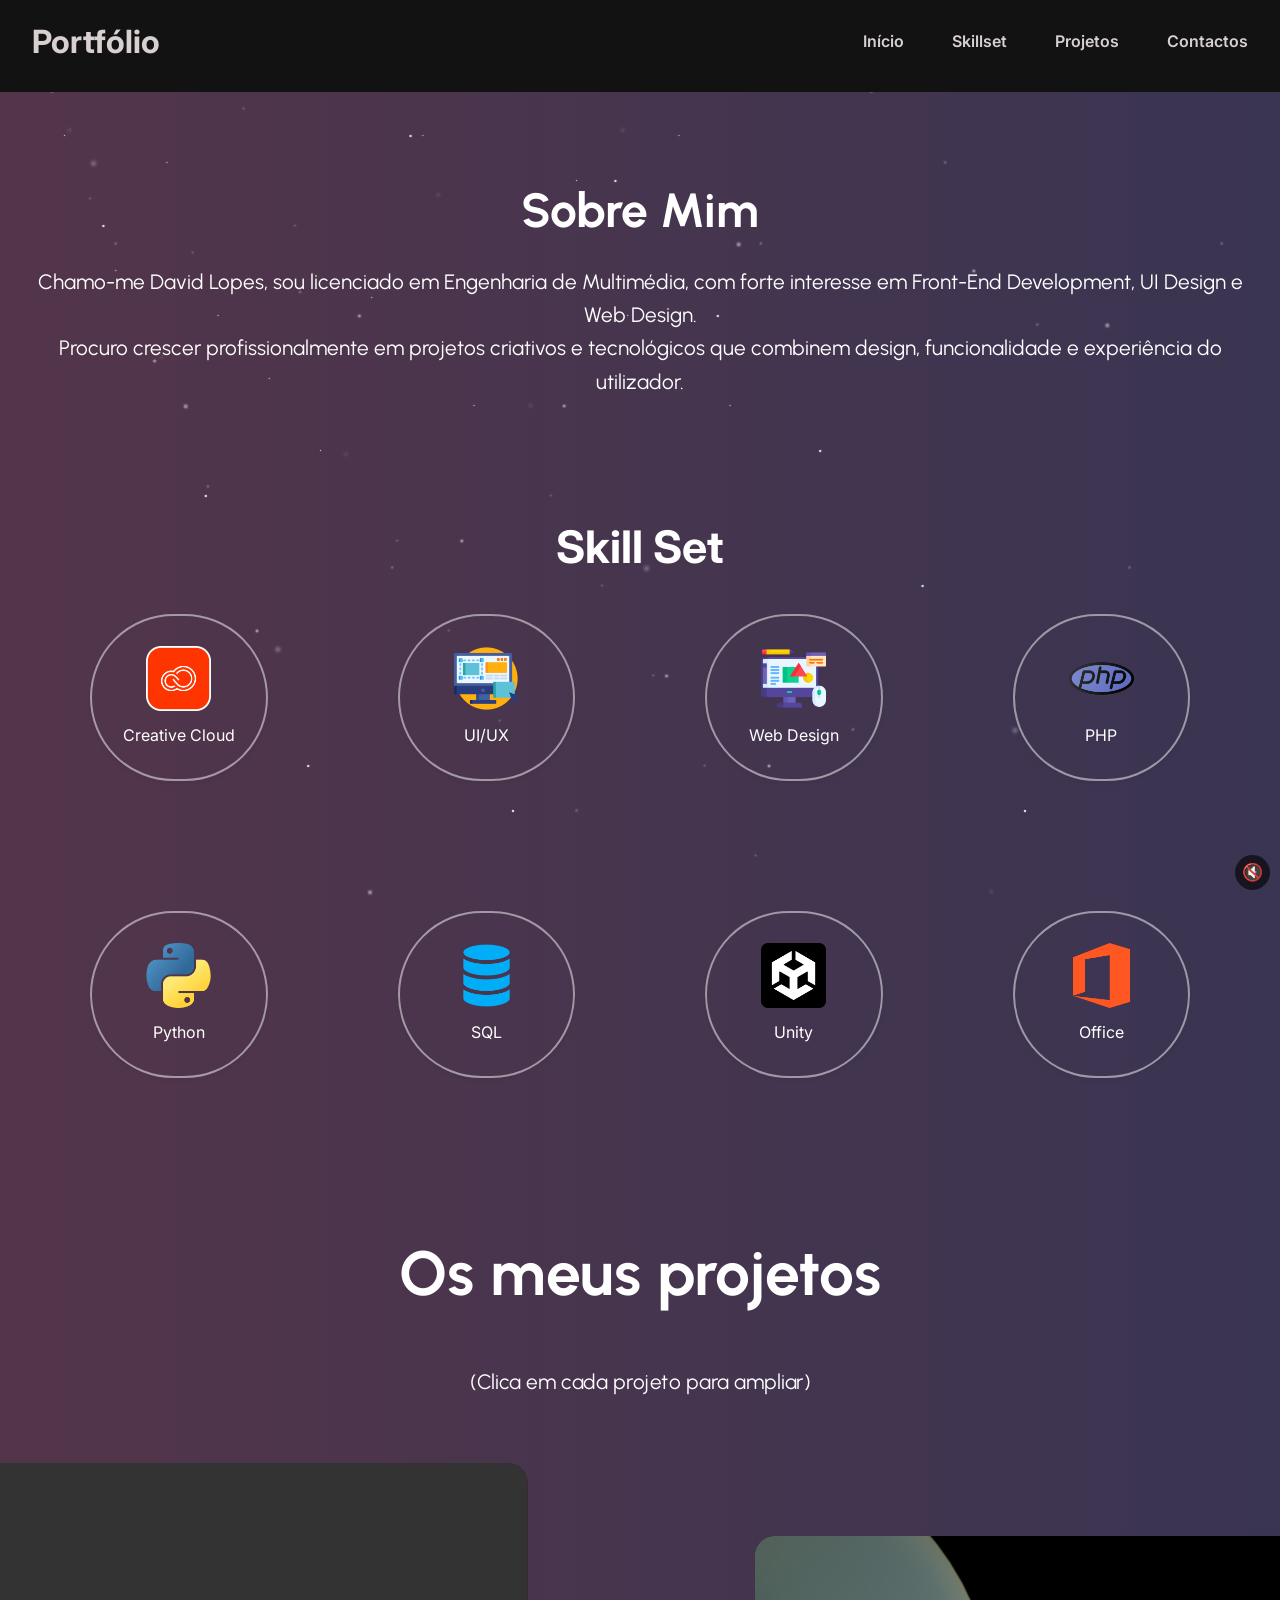
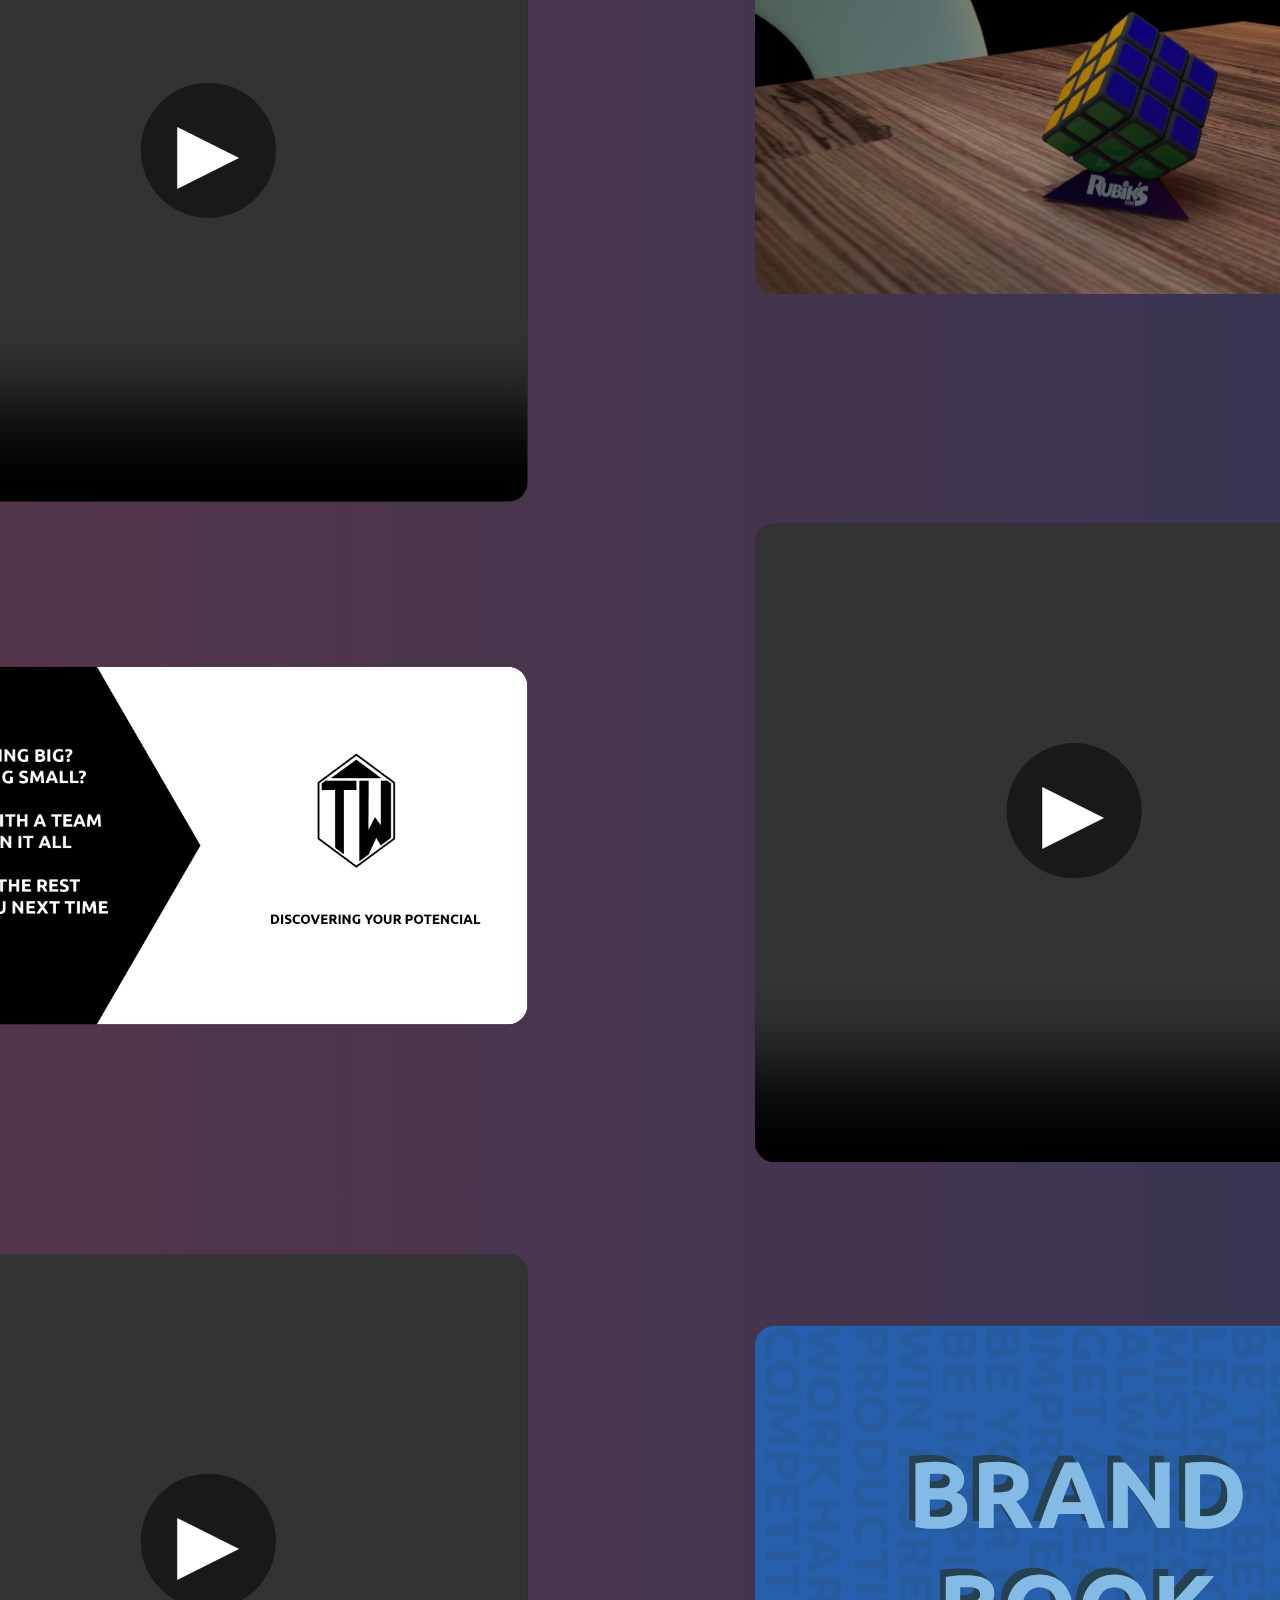
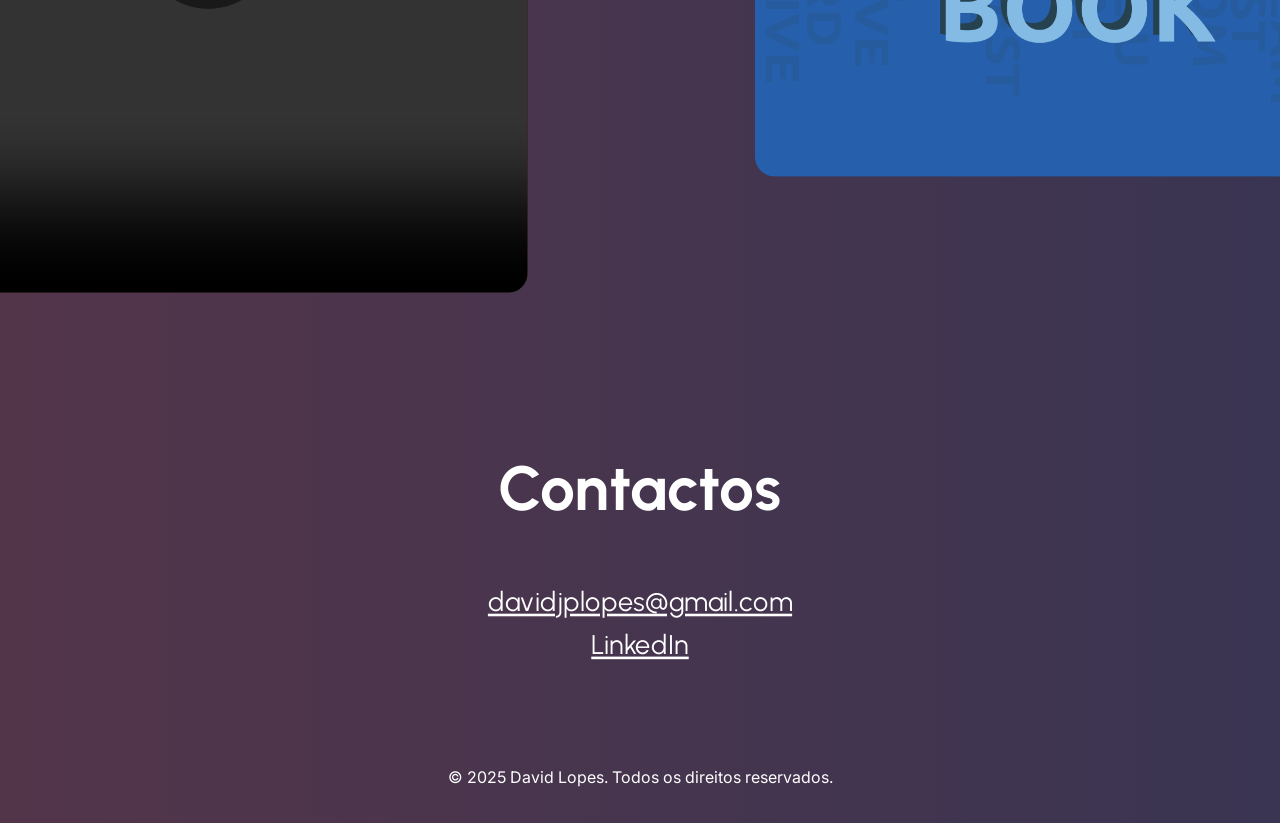
==== index.html @ ce78fdc7 "Add files via upload" ====
<!DOCTYPE html>
<html lang="pt">
<head>
  <meta charset="UTF-8" />
  <meta name="viewport" content="width=device-width, initial-scale=1.0" />
  <title>Portfólio | David Lopes</title>
  <link rel="stylesheet" href="style.css" />
  <style>
    /* Estilos da animação */
    .fade-in {
      opacity: 1 !important;
      transform: translateY(0) scale(1.30) !important;
      transform-origin: top center;
      transition: opacity 1s ease-out, transform 1s ease-out;
    }
    
    /* Secções inicialmente invisíveis */
    .projects, .about, .contact {
      p {text-align: center;}
      opacity: 0;
      transform: translateY(30px);
      color: #ffffff;
    }
    
    /* Estilos para a galeria */
    .gallery-container {
      display: grid;
      grid-template-columns: repeat(auto-fill, minmax(300px, 1fr));
      gap: 2rem;
      padding: 1rem;
    }
    
    .gallery-item {
      border-radius: 10px;
      overflow: hidden;
      box-shadow: none;
      background-color: transparent;
      transition: transform 0.3s ease, box-shadow 0.3s ease;
      display: flex;
      flex-direction: column;
    }
    
    .gallery-item:hover {
      transform: translateY(-5px);
      box-shadow: none;
    }
    
    /* Container especial para o vídeo vertical */
    .video-container {
      position: relative;
      width: 100%;
      padding-top: 177.78%; /* Proporção 9:16 para vídeo vertical */
      max-width: 500px; /* aumenta o tamanho */
      padding-top: 100%; /* mantém o quadrado */
      margin: 0 auto; /* centraliza se necessário */
    }

    .play-button {
       position: absolute;
       top: 45%;
       left: 50%;
       transform: translate(-50%, -50%);
       font-size: 48px;
       background: rgba(0, 0, 0, 0.5);
       color: rgb(255, 255, 255);
       border: none;
       border-radius: 50%;
       width: 80px;
       height: 80px;
       cursor: pointer;z-index: 10; /* muito importante */
       display: flex;
       align-items: center;
       justify-content: center;
       transition: background 0.3s ease;
    }

    .play-button:hover {
      background: rgba(0, 0, 0, 0.8);
    }
    
    /* Estilo ajustado para o vídeo vertical */
    .gallery-video {
      position: absolute;
      top: 0;
      left: 0;
      width: 100%;
      height: 100%;
      object-fit: contain;
      display: block;
    }
    
    .overlay {
      position: absolute;
      bottom: 0;
      left: 0;
      right: 0;
      background: linear-gradient(to top, rgba(0,0,0,0.9), transparent);
      color: white;
      padding: 2rem 1.5rem 1.5rem;
      opacity: 0;
      transition: opacity 0.3s ease;
    }
    
    .gallery-item:hover .overlay {
      opacity: 1;
    }
    
    .overlay h3 {
      margin-bottom: 0.5rem;
      font-size: 1.2rem;
    }
    
    .overlay p {
      font-size: 0.9rem;
      margin-bottom: 1rem;
    }
    
    .tags {
      display: flex;
      flex-wrap: wrap;
      gap: 0.5rem;
    }
    
    .tags span {
      background-color: #0099ff;
      color: white;
      padding: 0.3rem 0.6rem;
      border-radius: 20px;
      font-size: 0.7rem;
      font-weight: 600;
    }
    
    @media (max-width: 768px) {
      .gallery-container {
        grid-template-columns: 1fr;
      }
      
      .overlay {
        opacity: 1;
        padding: 1rem;
      }
      
      .video-container {
        padding-top: 177.78%; /* Mantém a proporção em mobile */
      }
    }
    /* Esconde o menu-toggle no desktop */
.menu-toggle {
  display: none; 
}

.menu-toggle span {
  width: 25px;
  height: 3px;
  background: var(--secondary-color, #1900ff);
  border-radius: 2px;
}

/* Navbar e nav-links */
.nav-links {
  display: flex;
  gap: 1.5rem;
  list-style: none;
}

@media (max-width: 768px) {
  /* Mostrar o menu-toggle */
  .menu-toggle {
    display: flex;
  }

    .fade-in {
    transform: translateY(0) scale(1) !important;
  }    
  
  /* Esconde o menu padrão */
  .nav-links {
    display: none;
    flex-direction: column;
    background-color: var(--primary-color, #222);
    position: absolute;
    top: 60px; /* ajusta conforme a altura da navbar */
    right: 0;
    width: 100%;
    padding: 1rem 0;
    margin: 0;
    border-top: 1px solid #444;
  }
  
  /* Mostra o menu quando ativo */
  .nav-links.active {
    display: flex;
  }
  
  /* Ajustar links */
  .nav-links li {
    margin: 0.5rem 0;
    text-align: center;
  }
  
  .nav-links li a {
    display: block;
    padding: 0.5rem 0rem;
    color: white;
  }
}
    a {
      color: #ffffff;
    }

    a:hover {
      color: cyan;
    }

  </style>
  <link rel="icon" href="icon.png" type="image/png" />
</head>
<body>

  <div class="space-bg">
    <div class="stars"></div>
    <div class="shooting-star"></div>
    <div class="shooting-star"></div>
    <div class="shooting-star"></div>
    <div class="shooting-star"></div>
    <div class="stars stars-deep"></div>
  </div>

  <header>
  <nav class="navbar">
    <a href="#home" class="logo">Portfólio</a>
    <div class="menu-toggle" aria-label="Menu de navegação" role="button" tabindex="0">
      <span></span>
      <span></span>
      <span></span>
</div>
      <ul class="nav-links">
        <li><a href="#home">Início</a></li>
        <li><a href="#skills">Skillset</a></li>
        <li><a href="#projetos">Projetos</a></li>
        <li><a href="#contacto">Contactos</a></li>
      </ul>
    </nav>
  </header>

  <section id="home" class="hero">
    <div class="hero-content">
      <h1>Sobre Mim</h1>
      <p>Chamo-me David Lopes, sou licenciado em Engenharia de Multimédia, com forte interesse em Front-End Development, UI Design e Web Design.</p>
        <p>Procuro crescer profissionalmente em projetos criativos e tecnológicos que combinem design, funcionalidade e experiência do utilizador.</p>
    </div>
  </section>

<section id="skills" class="skills-section">
  <h1>Skill Set</h1>
  <p style="margin-bottom: 30px;"></p>
  <div class="skills-grid">
    <div class="skill-card">
      <img src="creative-cloud.png" alt="Adobe Creative Cloud">
      <p>Creative Cloud</p>
    </div>
    <div class="skill-card">
      <img src="UIUX.png" alt="UI/UX">
      <p>UI/UX</p>
    </div>
    <div class="skill-card">
      <img src="webdesign.png" alt="Web Design">
      <p>Web Design</p>
    </div>
    <div class="skill-card">
      <img src="php.png" alt="PHP">
      <p>PHP</p>
    </div>
    <div class="skill-card">
      <img src="python.png" alt="Python">
      <p>Python</p>
    </div>
    <div class="skill-card">
      <img src="sql.png" alt="SQL">
      <p>SQL</p>
    </div>
    <div class="skill-card">
      <img src="unity.png" alt="Unity">
      <p>Unity</p>
    </div>
        <div class="skill-card">
      <img src="office.png" alt="Office">
      <p>Office</p>
    </div>
  </div>
</section>
<p style="margin-bottom: 75px;"></p>



<!-- ===== PROJETOS ===== -->
<section id="projetos" class="projects">
  <h2>Os meus projetos</h2>
  <p>(Clica em cada projeto para ampliar)</p>
  <p style="margin-bottom: 50px;"></p>

  <!-- layout em 2 colunas -->
  <div class="projects-layout">

    <!-- COLUNA ESQUERDA -->
    <div class="projects-left">

      <!-- Projeto 1 -->
      <div class="gallery-item">
        <div class="video-container">
          <video class="gallery-video" controls>
            <source src="Final_Render_1.mp4" type="video/mp4">
          </video>
          <button class="play-button" onclick="tocarVideo(this)">▶</button>
          <div class="overlay">
            <h3>Onboarding do Projeto Final</h3>
            <p>Vídeo demonstrativo do meu projeto de conclusão</p>
            <div class="tags">
              <span>Multimédia</span>
              <span>UI/UX</span>
              <span>Vídeo</span>
            </div>
          </div>
        </div>
      </div>

      <!-- Projeto 2 -->
      <div class="gallery-item">
        <div class="image-container">
          <img src="ad_logo.png" alt="Banner TW" />
          <div class="overlay">
            <h3>Banner Promocional TW</h3>
            <p>Design gráfico com tipografia criativa.</p>
            <div class="tags">
              <span>Photoshop</span>
              <span>Design</span>
              <span>Identidade Visual</span>
            </div>
          </div>
        </div>
      </div>

      <!-- Projeto 3 -->
      <div class="gallery-item">
        <div class="video-container">
          <video class="gallery-video" controls>
            <source src="logo_com_som_final.mp4" type="video/mp4">
          </video>
          <button class="play-button" onclick="tocarVideo(this)">▶</button>
          <div class="overlay">
            <h3>Logo Animado TW</h3>
            <p>Animação do logótipo com som.</p>
            <div class="tags">
              <span>After Effects</span>
              <span>Áudio</span>
              <span>Branding</span>
            </div>
          </div>
        </div>
      </div>

    </div>

    <!-- COLUNA DIREITA -->
    <div class="projects-right">

      <!-- Projeto 4 -->
      <div class="gallery-item">
        <div class="image-container">
          <img src="cubo_rubik.jpg" alt="Cubo Rubik 3D" />
          <div class="overlay">
            <h3>Cubo Rubik 3D</h3>
            <p>Render 3D com iluminação realista.</p>
            <div class="tags">
              <span>3D</span>
              <span>Render</span>
              <span>Blender</span>
            </div>
          </div>
        </div>
      </div>

      <!-- Projeto 5 -->
      <div class="gallery-item">
        <div class="video-container">
          <video class="gallery-video" controls>
            <source src="ad_mobile_projeto.mp4" type="video/mp4">
          </video>
          <button class="play-button" onclick="tocarVideo(this)">▶</button>
          <div class="overlay">
            <h3>Projeto Mobile Ad</h3>
            <p>Vídeo publicitário vertical.</p>
            <div class="tags">
              <span>Vídeo</span>
              <span>Mobile</span>
              <span>Promo</span>
            </div>
          </div>
        </div>
      </div>

      <!-- Projeto 6 -->
      <div class="gallery-item">
        <div class="image-container">
          <a href="Brand_Book.pdf" target="_blank">
            <img src="brandbook.png" alt="Brand Book PDF" />
            <div class="overlay">
              <h3>Relatório Técnico</h3>
              <p>Documentação completa do projeto.</p>
              <div class="tags">
                <span>PDF</span>
                <span>Relatório</span>
                <span>Documentação</span>
              </div>
            </div>
          </a>
        </div>
      </div>

    </div>

  </div>
</section>

  <p style="margin-bottom: 50px;"></p>
  <section id="contacto" class="contact">
    <h2>Contactos</h2>
    <p><a href="mailto:davidjplopes@gmail.com">davidjplopes@gmail.com</a></p>
    <p><a href="https://www.linkedin.com/in/david-lopes-774a16228/" target="_blank">LinkedIn</a></p>
  </section>

  <p style="margin-bottom: 75px;"></p>
  <footer>
    <p>&copy; 2025 David Lopes. Todos os direitos reservados.</p>
  </footer>

  <script>
    document.addEventListener('DOMContentLoaded', function() {
      // Configuração do Intersection Observer
      const observerOptions = {
        threshold: 0.1,
        rootMargin: '0px 0px -50px 0px'
      };

      const observer = new IntersectionObserver(function(entries) {
        entries.forEach(function(entry) {
          if (entry.isIntersecting) {
            entry.target.classList.add('fade-in');
          }
        });
      }, observerOptions);

      // Elementos a serem observados
      const sections = document.querySelectorAll('.projects, .about, .contact, .gallery-item');
      sections.forEach(function(section) {
        observer.observe(section);
      });

      // Efeito do scroll na navbar
      window.addEventListener('scroll', function() {
        const navbar = document.querySelector('.navbar');
        if (window.scrollY > 10) {
          navbar.classList.add('scrolled');
        } else {
          navbar.classList.remove('scrolled');
        }
      });

      // Controlo de vídeos na galeria
      const videos = document.querySelectorAll('.gallery-video');
      videos.forEach(function(video) {
        // Pausa vídeos quando outro é reproduzido
        video.addEventListener('play', function() {
          videos.forEach(function(otherVideo) {
            if (otherVideo !== video && !otherVideo.paused) {
              otherVideo.pause();
            }
          });
        });
        
        // Pausa vídeos quando não estão visíveis
        const videoObserver = new IntersectionObserver(
          function(entries) {
            entries.forEach(function(entry) {
              if (!entry.isIntersecting && !video.paused) {
                video.pause();
              }
            });
          },
          { threshold: 0.1 }
        );
        videoObserver.observe(video);
      });
    });
  </script>
  
  <script>
document.addEventListener('DOMContentLoaded', () => {
  const videos = document.querySelectorAll('video');

  videos.forEach(video => {
    // Sempre inicia videos com volume a 5%
    video.volume = 0.05;

    video.addEventListener('play', () => {
      video.volume = 0.05;

      const overlay = video.closest('.gallery-item')?.querySelector('.overlay');
      if (overlay) {
        overlay.style.opacity = '0';

        // esconde o fluxo após a transição
        setTimeout(() => {
          overlay.style.display = 'none';
        }, 300);
      }
    });
  });
});
</script>
<script>
  function tocarVideo(button) {
    const video = button.previousElementSibling;
    video.play();
    button.style.display = "none";
  }
</script>

<!-- Botão de som -->
<button id="sound-toggle" aria-label="Toggle sound" title="Toggle sound">🔇</button>

<!-- Áudio de fundo -->
<audio id="bg-music" loop preload="auto">
  <source src="4AM_mishoangelo.mp3" type="audio/mpeg">
  O teu navegador não suporta áudio.
</audio>

<script>
  const toggleBtn = document.getElementById('sound-toggle');
  const audio = document.getElementById('bg-music');

  toggleBtn.addEventListener('click', async () => {
    try {
      if (audio.paused) {
        await audio.play();
        toggleBtn.classList.add('playing');
        toggleBtn.textContent = '🔊';
        audio.volume = 0.30;
      } else {
        audio.pause();
        toggleBtn.classList.remove('playing');
        toggleBtn.textContent = '🔇';
      }
    } catch (err) {
      console.log("Erro ao tocar áudio:", err);
    }
  });
</script>

<script src="script.js"></script>
<link rel="stylesheet" href="style.css">
</body>
</html>
---- style.css ----
@import url('https://fonts.googleapis.com/css2?family=Inter:wght@400;600;700&display=swap');
@import url('https://fonts.googleapis.com/css2?family=Urbanist:wght@400;600;700&display=swap');

:root {
  --primary-color: rgb(19, 18, 18);
  --secondary-color: #d8d0d0;
  --accent-color: #0044ff;
  --font: 'Inter', sans-serif;
}

* {
  margin: 0;
  padding: 0;
  box-sizing: border-box;
}

body {
  font-family: var(--font);
  background: linear-gradient(270deg, #1a1a2e, #16213e, #0f3460, #53354a);
  background-size: 800% 800%;
  animation: gradientAnimation 17s linear infinite;
  color: var(--primary-color);
  line-height: 1.6;
  padding-top: 60px;
}

@keyframes gradientAnimation {
  0% {
    background-position: 0% 50%;
  }
  50% {
    background-position: 100% 50%;
  }
  100% {
    background-position: 0% 50%;
  }
}


header {
  background-color: var(--primary-color);
  padding: 1rem 2rem;
  color: var(--secondary-color);
}

.navbar {
  position: fixed;
  top: 0;
  left: 0;
  width: 100%;
  background-color: var(--primary-color);
  color: var(--secondary-color);
  display: flex;
  justify-content: space-between;
  align-items: center;
  padding: 1rem 2rem;
  z-index: 1000;
  transition: box-shadow 0.3s ease, background-color 0.3s ease;
}

.navbar.scrolled {
  box-shadow: 0 4px 10px rgb(255, 255, 255);
  background-color: var(--primary-color);
}

.logo {
  font-size: 2rem;
  font-weight: 600;
  user-select: none;
}

/* Menu padrão desktop */
.nav-links {
  list-style: none;
  display: flex;
  gap: 3rem;
}

.nav-links a {
  color: var(--secondary-color);
  text-decoration: none;
  font-weight: 600;
  transition: color 0.5s;
}

.nav-links a:hover {
  color: cyan;
}

/* Botão hambúrguer - mobile */
.menu-toggle {
  display: flex;
  flex-direction: column;
  justify-content: space-between;
  width: 40px;   /* área maior para clique */
  height: 30px;
  cursor: pointer;
  padding: 5px;
  user-select: none;
  z-index: 1100;
  position: relative; /* para evitar problemas de posicionamento */
}

.menu-toggle span {
  display: block;   /* garante que cada barra é um bloco */
  width: 100%;      /* barra com largura total do botão */
  height: 3px;
  background: var(--secondary-color);
  border-radius: 2px;
  transition: 0.3s;
  pointer-events: none; /* importante! para o clique passar*/
}

/* Hero */
.hero {
  padding: 4rem 2rem;
  text-align: center;
  font-family: 'Urbanist', sans-serif;
  margin-top: 1rem; /* para compensar navbar fixa */
}

.hero p {
  font-size: 1.30rem;
  font-weight: 400;
  color: #ffffff; 
  text-align: center;
}

.hero h1 {
  font-size: 3rem;
  margin-bottom: 1rem;
  color: #ffffff; 
}

.projects, .about, .contact {
  padding: 4rem 2rem;
  max-width: 1000px;
  margin: 0 auto;
  font-family: 'Urbanist', sans-serif;
}

.projects h2, .about h2, .contact h2  {
  font-size: 3rem;
  margin-bottom: 2rem;
  text-align: center;
  color: #ffffff; 
}

.about p, .contact p {
  font-size: 1.30rem;
  font-weight: 400;
  color: #ffffff; 
  text-align: left;
}

.contact p {
  text-align: center;
}

.project-list {
  display: grid;
  gap: 2rem;
}

.project {
  border: 1px solid #ddd;
  padding: 1.5rem;
  border-radius: 10px;
  transition: box-shadow 0.3s ease;
  background: #fff;
}

.project:hover {
  box-shadow: 0 10px 20px rgba(0,0,0,0.1);
}

.project-placeholder {
  height: 200px;
  background-color: #ccc;
  display: flex;
  align-items: center;
  justify-content: center;
  margin-bottom: 1rem;
  border-radius: 6px;
  font-weight: 600;
  color: #555;
}

footer {
  text-align: center;
  padding: 2rem;
  color: #ffffff;
}

html {
  scroll-behavior: smooth;
}

.logo {
  text-decoration: none;   /* Remove o sublinhado */
  color: inherit;          /* cor específica */
  font-weight: bold;       /* Mantém o destaque */
}


/* Galeria de Projetos */
.gallery-container {
  display: grid;
  grid-template-columns: repeat(auto-fill, minmax(300px, 1fr));
  gap: 16rem;
  padding: 1rem;
}

.projects {
  background-color: #580d4b00;
}

#projetos.projects {
  max-width: 1075px;
  gap: 2rem 3rem;
  padding: 1rem;
  margin-bottom: 43rem; /* aumenta o espaço abaixo */
}


.gallery-item {
  display: block;
  position: relative;
  overflow: hidden;
  border-radius: 12px; /* cantos arredondados */
  text-decoration: none;
  color: inherit;
  cursor: pointer;
  max-width: 100%;
}

.image-container {
  position: relative;
  overflow: hidden;
  border-radius: inherit;
}

.image-container img {
  display: block;
  width: 100%;
  height: auto;
  border-radius: inherit; /* garante cantos redondos */
  object-fit: fill;
  transition: transform 0.3s ease;
}

/* Zoom suave no hover */
.gallery-item:hover img {
  transform: scale(1.10);
}

/* Overlay com gradiente suave */
.overlay {
  position: absolute;
  bottom: 0;
  left: 0;
  right: 0;
  background: linear-gradient(to top, rgba(0, 0, 0, 0.75), transparent);
  color: white;
  padding: 1rem;
  opacity: 0;
  transition: opacity 0.3s ease;
  pointer-events: none;
  border-bottom-left-radius: inherit;
  border-bottom-right-radius: inherit;
}

/* Mostrar overlay ao passar o mouse */
.gallery-item:hover .overlay {
  opacity: 1;
}

/* Estilo dos tags */
.tags {
  margin-top: 4.5rem;
  display: flex;
  gap: 0.5rem;
  flex-wrap: wrap;
}

.tags span {
  background-color: #005eff;
  color: #fff;
  font-size: 0.9rem;
  padding: 0.3rem 0.6rem;
  border-radius: 6px;
  margin: 0 auto;  
}


.overlay h3, .overlay p, .overlay .tags {
  margin: 0;
  padding: 0;
}


.overlay h3 {
  font-size: 1rem; /* título menor */
  margin-bottom: 0.3rem;
  text-align: center;
}

.overlay p {
  font-size: 0.7rem; /* texto menor */
  margin-bottom: 0.1rem;
  text-align: center;
}

.tags span {
  font-size: 0.60rem; /* tags menores */
  padding: 0.15rem 0.4rem;
  text-align: center;
}



/* Lightbox/Modal */
.modal {
  display: none;
  position: fixed;
  z-index: 2000;
  left: 0;
  top: 0;
  width: 100%;
  height: 100%;
  background-color: rgba(0,0,0,0.9);
  overflow: auto;
}

.modal-content {
  margin: auto;
  display: block;
  max-width: 90%;
  max-height: 90%;
  margin-top: 5vh;
}

.close {
  position: absolute;
  top: 20px;
  right: 35px;
  color: white;
  font-size: 2rem;
  font-weight: bold;
  cursor: pointer;
}

/* Vídeo */
.gallery-video {
  background-color: #3a0a0ab7;
  width: 100%;
  height: 100%;
  object-fit: fill;
  display: block;
  border-radius: 6px;
}

.gallery-video.logo-video {
  object-fit: fill;
}

/* Remove a secção de vídeo separada */
.video-section {
  display: none;
}

.skills-section {
  padding: 50px 20px;
  text-align: center;
}

.skills-section h1 {
  font-size: 2.8rem;
  margin-bottom: 1rem;
  color: #ffffff; 
}

.skills-grid {
  display: grid;
  grid-template-columns: repeat(auto-fit, minmax(150px, 1fr));
  justify-content: center; /* <-- centraliza todos os blocos */
  gap: 130px;
  max-width: 1100px;
  margin: 0 auto;
}

.skill-card {
  border: 2px solid #ffffff7e;
  border-radius: 100px;
  padding: 30px;
  transition: transform 0.2s ease, box-shadow 0.2s ease;
  box-shadow: 0 2px 4px rgba(0, 0, 0, 0.05);
}

.skill-card:hover {
  transform: translateY(-5px);
  box-shadow: 0 4px 12px rgb(255, 255, 255);
}

.skill-card img {
  width: 65px;
  height: 65px;
  margin-bottom: 5px;
}

.skill-card p {
  margin: 0;
  font-size: 1rem;
  color: #ffffff;
}


/*///////////////////////
/* Responsividade */
/*///////////////////////

/* Desktop médio/grande */
@media (min-width: 768px) {
  .project-list {
    grid-template-columns: repeat(2, 1fr);
  }
}

/* Desktop maior */
@media (min-width: 1024px) {
  .project-list {
    grid-template-columns: repeat(3, 1fr);
  }
}

@media (max-width: 768px) {
.gallery-container {
  display: grid;
  grid-template-columns: 1fr; /* 1 por linha no mobile */
  gap: 5rem; /* controla espaçamento entre itens */
  padding: 1rem;
}

@media (min-width: 768px) {
  .gallery-container {
    grid-template-columns: repeat(2, 1fr);
  }
}

@media (min-width: 1024px) {
  .gallery-container {
    grid-template-columns: repeat(3, 1fr);
  }
}


  .overlay {
    opacity: 1;
    padding: 1rem;
  }

  .projects, .about, .contact {
    padding: 2rem 1rem;
  }

  .hero p {
    font-size: 1.1rem;
  }

  .hero h1 {
    font-size: 2rem;
  }

  /* Esconde links e mostra botão hambúrguer */
.nav-links {
  position: fixed;
  top: 30;
  right: 0;
  width: 35vw;
  max-width: 170px;
  height: 47vh;
  background-color: rgb(19, 18, 18);
  display: flex;
  flex-direction: column;
  gap: 1rem;
  padding: 2rem 1.5rem;

  transform: translateX(100%) translateY(23px);
  transition: transform 0.3s ease-in-out;
  z-index: 1050;
  border: 1.7px solid #c5b5b5; 
  border-radius: 1px;      
}

.nav-links.active {
  transform: translateX(0) translateY(23px);
  opacity: 1;
  pointer-events: auto;
  gap: 1rem;
}


  /* Esconde nav-links no mobile por padrão */
  .nav-links a {
    font-size: 1.2rem;
  }

  /* Botão menu hambúrguer */
  .menu-toggle {
    display: flex;
  }
}
/* Mobile: navbar estática (default) */
.navbar {
  position: flex;
}

/* Desktop (a partir de 769px): navbar fixa no topo */
@media (min-width: 769px) {
  .navbar {
    position: fixed;
    top: 0;
    left: 0;
    width: 100%;
  }

  body {
    padding-top: 60px; /* Ajuste para altura da navbar fixa */
  }
}

/* Para garantir que no mobile o padding-top no body não fique */
@media (max-width: 768px) {
  body {
    padding-top: 0;
  }
}
/* Esconde o botão de menu no desktop */
.menu-toggle {
  display: none;
}

/* Mostra o botão de menu em telas pequenas (mobile) */
@media (max-width: 768px) {
  .menu-toggle {
    display: flex;
  }
}

@media (max-width: 768px) {
  #projetos.projects {
    margin-bottom: 5rem; /* espaço menor no mobile */
  }
}

@media (max-width: 768px) {
  .overlay {
    padding: 0.8rem 1rem;
    opacity: 1;
    text-align: center;
  }

  .overlay h3 {
    font-size: 1.25rem;
    line-height: 1.4;
    margin-bottom: 0.5rem;
    word-break: break-word;
  }

  .overlay p {
    font-size: 1rem;
    line-height: 1.4;
    margin-bottom: 0.7rem;
  }

  .tags {
    display: flex;
    flex-wrap: wrap;
    justify-content: center;
    gap: 0.4rem;
  }

  .tags span {
    font-size: 0.75rem;
    padding: 0.4rem 0.6rem;
    border-radius: 0.4rem;
  }

  .gallery-item:hover,
  .gallery-item:hover img {
    transform: none;
    box-shadow: none;
  }

  .gallery-item img {
    width: 100%;
    height: auto;
    object-fit: cover;
    display: block;
  }
}

#sound-toggle {
  position: fixed;
  bottom: 10px;
  right: 10px;
  width: 35px;
  height: 35px;
  border-radius: 50%;
  border: none;
  background: rgba(0, 0, 0, 0.6);
  color: white;
  font-size: 17px;
  cursor: pointer;
  z-index: 3000;
  display: flex;
  align-items: center;
  justify-content: center;
  transition: transform 0.2s ease, background 0.2s ease;
}

#sound-toggle:hover {
  background: rgba(255, 255, 255, 0.2);
  transform: scale(1.1);
}

#sound-toggle.playing {
  background: rgba(255, 255, 255, 0.181); /* muda a cor quando está a tocar */
}

/* Mobile: ligeiramente menor */
@media (max-width: 768px) {
  #sound-toggle {
    width: 34px;
    height: 34px;
    font-size: 16px;
    bottom: 14px;
    right: 14px;
  }
}

/* =============================== */
/*       LAYOUT DOS PROJETOS */
/* =============================== */

.projects-layout {
  display: grid;
  grid-template-columns: 1fr 1fr;
  gap: 18rem;
  align-items: center;
}

.projects-left,
.projects-right {
  display: flex;
  flex-direction: column;
  gap: 15rem;
}

/* Mobile */
@media (max-width: 768px) {
  .projects-layout {
    grid-template-columns: 1fr;
  }
}


/* ========================== */
/* BACKGROUND COM ESTRELAS */
/* ==========================*/

.space-bg {
  position: fixed;
  inset: 0;
  z-index: -1; /* fica atrás do conteúdo */
  overflow: hidden;
  pointer-events: none;
}

/* Camada principal de estrelas (densidade alta) */
.space-bg .stars {
  width: 1px;
  height: 1px;
  position: absolute;
  background: white;
  box-shadow:
    1vw 2vh 1px white, 3vw 8vh 2px white, 5vw 15vh 1px white,
    7vw 22vh 2px white, 9vw 30vh 1px white, 11vw 5vh 2px white,
    13vw 18vh 1px white, 15vw 28vh 2px white, 17vw 35vh 1px white,
    19vw 12vh 2px white, 21vw 42vh 1px white, 23vw 25vh 2px white,
    25vw 50vh 1px white, 27vw 8vh 2px white, 29vw 33vh 1px white,
    31vw 60vh 2px white, 33vw 15vh 1px white, 35vw 70vh 2px white,
    37vw 45vh 1px white, 39vw 80vh 2px white,
    41vw 10vh 1px white, 43vw 55vh 2px white, 45vw 20vh 1px white,
    47vw 65vh 2px white, 49vw 35vh 1px white,
    51vw 75vh 2px white, 53vw 15vh 1px white,
    55vw 85vh 2px white, 57vw 45vh 1px white, 
    59vw 95vh 2px white;
  animation: twinkle 3s infinite linear;
}

/* Segunda camada (mais fraca, mais espalhada) */
.space-bg .stars::after {
  content: "";
  position: absolute;
  width: 2px;
  height: 2px;
  background: rgba(255, 255, 255, 0.8);
  box-shadow:
    4vw 10vh 2px white, 8vw 25vh 1px white, 12vw 40vh 2px white,
    16vw 55vh 1px white, 20vw 70vh 2px white,
    24vw 85vh 1px white, 28vw 35vh 2px white,
    32vw 15vh 1px white, 36vw 60vh 2px white,
    40vw 90vh 1px white, 44vw 45vh 2px white,
    48vw 20vh 1px white, 52vw 75vh 2px white,
    56vw 35vh 1px white, 60vw 85vh 2px white,
    64vw 50vh 1px white, 68vw 10vh 2px white,
    72vw 65vh 1px white, 76vw 30vh 2px white,
    80vw 90vh 1px white;
  animation: twinkle 2s infinite linear reverse;
}


/* Estrelas cadentes */
.space-bg .shooting-star {
  position: absolute;
  width: 120px;
  height: 2px;
  background: linear-gradient(270deg, white, transparent);
  opacity: 0;
  animation: shoot 4s infinite ease-in;
}

.space-bg .shooting-star:nth-child(2) {
  top: 15%;
  left: -150px;
  animation-delay: 0s;
}

.space-bg .shooting-star:nth-child(3) {
  top: 30%;
  left: -150px;
  animation-delay: 1.5s;
}

.space-bg .shooting-star:nth-child(4) {
  top: 55%;
  left: -150px;
  animation-delay: 3s;
}

.space-bg .shooting-star:nth-child(5) {
  top: 70%;
  left: -150px;
  animation-delay: 4s;
}

/* Estrelas profundas (menores e mais lentas) */
.space-bg .stars-deep {
  opacity: 0.5;
  transform: scale(1.8);
  animation-duration: 12s;
}

/* Animações */
@keyframes twinkle {
  0%, 100% { opacity: 0.8; }
  50% { opacity: 0.4; }
}

@keyframes shoot {
  0% {
    transform: translateX(0) translateY(0) rotate(25deg);
    opacity: 1;
  }
  100% {
    transform: translateX(130vw) translateY(60vh) rotate(25deg);
    opacity: 0;
  }
}
---- style.css ----
@import url('https://fonts.googleapis.com/css2?family=Inter:wght@400;600;700&display=swap');
@import url('https://fonts.googleapis.com/css2?family=Urbanist:wght@400;600;700&display=swap');

:root {
  --primary-color: rgb(19, 18, 18);
  --secondary-color: #d8d0d0;
  --accent-color: #0044ff;
  --font: 'Inter', sans-serif;
}

* {
  margin: 0;
  padding: 0;
  box-sizing: border-box;
}

body {
  font-family: var(--font);
  background: linear-gradient(270deg, #1a1a2e, #16213e, #0f3460, #53354a);
  background-size: 800% 800%;
  animation: gradientAnimation 17s linear infinite;
  color: var(--primary-color);
  line-height: 1.6;
  padding-top: 60px;
}

@keyframes gradientAnimation {
  0% {
    background-position: 0% 50%;
  }
  50% {
    background-position: 100% 50%;
  }
  100% {
    background-position: 0% 50%;
  }
}


header {
  background-color: var(--primary-color);
  padding: 1rem 2rem;
  color: var(--secondary-color);
}

.navbar {
  position: fixed;
  top: 0;
  left: 0;
  width: 100%;
  background-color: var(--primary-color);
  color: var(--secondary-color);
  display: flex;
  justify-content: space-between;
  align-items: center;
  padding: 1rem 2rem;
  z-index: 1000;
  transition: box-shadow 0.3s ease, background-color 0.3s ease;
}

.navbar.scrolled {
  box-shadow: 0 4px 10px rgb(255, 255, 255);
  background-color: var(--primary-color);
}

.logo {
  font-size: 2rem;
  font-weight: 600;
  user-select: none;
}

/* Menu padrão desktop */
.nav-links {
  list-style: none;
  display: flex;
  gap: 3rem;
}

.nav-links a {
  color: var(--secondary-color);
  text-decoration: none;
  font-weight: 600;
  transition: color 0.5s;
}

.nav-links a:hover {
  color: cyan;
}

/* Botão hambúrguer - mobile */
.menu-toggle {
  display: flex;
  flex-direction: column;
  justify-content: space-between;
  width: 40px;   /* área maior para clique */
  height: 30px;
  cursor: pointer;
  padding: 5px;
  user-select: none;
  z-index: 1100;
  position: relative; /* para evitar problemas de posicionamento */
}

.menu-toggle span {
  display: block;   /* garante que cada barra é um bloco */
  width: 100%;      /* barra com largura total do botão */
  height: 3px;
  background: var(--secondary-color);
  border-radius: 2px;
  transition: 0.3s;
  pointer-events: none; /* importante! para o clique passar*/
}

/* Hero */
.hero {
  padding: 4rem 2rem;
  text-align: center;
  font-family: 'Urbanist', sans-serif;
  margin-top: 1rem; /* para compensar navbar fixa */
}

.hero p {
  font-size: 1.30rem;
  font-weight: 400;
  color: #ffffff; 
  text-align: center;
}

.hero h1 {
  font-size: 3rem;
  margin-bottom: 1rem;
  color: #ffffff; 
}

.projects, .about, .contact {
  padding: 4rem 2rem;
  max-width: 1000px;
  margin: 0 auto;
  font-family: 'Urbanist', sans-serif;
}

.projects h2, .about h2, .contact h2  {
  font-size: 3rem;
  margin-bottom: 2rem;
  text-align: center;
  color: #ffffff; 
}

.about p, .contact p {
  font-size: 1.30rem;
  font-weight: 400;
  color: #ffffff; 
  text-align: left;
}

.contact p {
  text-align: center;
}

.project-list {
  display: grid;
  gap: 2rem;
}

.project {
  border: 1px solid #ddd;
  padding: 1.5rem;
  border-radius: 10px;
  transition: box-shadow 0.3s ease;
  background: #fff;
}

.project:hover {
  box-shadow: 0 10px 20px rgba(0,0,0,0.1);
}

.project-placeholder {
  height: 200px;
  background-color: #ccc;
  display: flex;
  align-items: center;
  justify-content: center;
  margin-bottom: 1rem;
  border-radius: 6px;
  font-weight: 600;
  color: #555;
}

footer {
  text-align: center;
  padding: 2rem;
  color: #ffffff;
}

html {
  scroll-behavior: smooth;
}

.logo {
  text-decoration: none;   /* Remove o sublinhado */
  color: inherit;          /* cor específica */
  font-weight: bold;       /* Mantém o destaque */
}


/* Galeria de Projetos */
.gallery-container {
  display: grid;
  grid-template-columns: repeat(auto-fill, minmax(300px, 1fr));
  gap: 16rem;
  padding: 1rem;
}

.projects {
  background-color: #580d4b00;
}

#projetos.projects {
  max-width: 1075px;
  gap: 2rem 3rem;
  padding: 1rem;
  margin-bottom: 43rem; /* aumenta o espaço abaixo */
}


.gallery-item {
  display: block;
  position: relative;
  overflow: hidden;
  border-radius: 12px; /* cantos arredondados */
  text-decoration: none;
  color: inherit;
  cursor: pointer;
  max-width: 100%;
}

.image-container {
  position: relative;
  overflow: hidden;
  border-radius: inherit;
}

.image-container img {
  display: block;
  width: 100%;
  height: auto;
  border-radius: inherit; /* garante cantos redondos */
  object-fit: fill;
  transition: transform 0.3s ease;
}

/* Zoom suave no hover */
.gallery-item:hover img {
  transform: scale(1.10);
}

/* Overlay com gradiente suave */
.overlay {
  position: absolute;
  bottom: 0;
  left: 0;
  right: 0;
  background: linear-gradient(to top, rgba(0, 0, 0, 0.75), transparent);
  color: white;
  padding: 1rem;
  opacity: 0;
  transition: opacity 0.3s ease;
  pointer-events: none;
  border-bottom-left-radius: inherit;
  border-bottom-right-radius: inherit;
}

/* Mostrar overlay ao passar o mouse */
.gallery-item:hover .overlay {
  opacity: 1;
}

/* Estilo dos tags */
.tags {
  margin-top: 4.5rem;
  display: flex;
  gap: 0.5rem;
  flex-wrap: wrap;
}

.tags span {
  background-color: #005eff;
  color: #fff;
  font-size: 0.9rem;
  padding: 0.3rem 0.6rem;
  border-radius: 6px;
  margin: 0 auto;  
}


.overlay h3, .overlay p, .overlay .tags {
  margin: 0;
  padding: 0;
}


.overlay h3 {
  font-size: 1rem; /* título menor */
  margin-bottom: 0.3rem;
  text-align: center;
}

.overlay p {
  font-size: 0.7rem; /* texto menor */
  margin-bottom: 0.1rem;
  text-align: center;
}

.tags span {
  font-size: 0.60rem; /* tags menores */
  padding: 0.15rem 0.4rem;
  text-align: center;
}



/* Lightbox/Modal */
.modal {
  display: none;
  position: fixed;
  z-index: 2000;
  left: 0;
  top: 0;
  width: 100%;
  height: 100%;
  background-color: rgba(0,0,0,0.9);
  overflow: auto;
}

.modal-content {
  margin: auto;
  display: block;
  max-width: 90%;
  max-height: 90%;
  margin-top: 5vh;
}

.close {
  position: absolute;
  top: 20px;
  right: 35px;
  color: white;
  font-size: 2rem;
  font-weight: bold;
  cursor: pointer;
}

/* Vídeo */
.gallery-video {
  background-color: #3a0a0ab7;
  width: 100%;
  height: 100%;
  object-fit: fill;
  display: block;
  border-radius: 6px;
}

.gallery-video.logo-video {
  object-fit: fill;
}

/* Remove a secção de vídeo separada */
.video-section {
  display: none;
}

.skills-section {
  padding: 50px 20px;
  text-align: center;
}

.skills-section h1 {
  font-size: 2.8rem;
  margin-bottom: 1rem;
  color: #ffffff; 
}

.skills-grid {
  display: grid;
  grid-template-columns: repeat(auto-fit, minmax(150px, 1fr));
  justify-content: center; /* <-- centraliza todos os blocos */
  gap: 130px;
  max-width: 1100px;
  margin: 0 auto;
}

.skill-card {
  border: 2px solid #ffffff7e;
  border-radius: 100px;
  padding: 30px;
  transition: transform 0.2s ease, box-shadow 0.2s ease;
  box-shadow: 0 2px 4px rgba(0, 0, 0, 0.05);
}

.skill-card:hover {
  transform: translateY(-5px);
  box-shadow: 0 4px 12px rgb(255, 255, 255);
}

.skill-card img {
  width: 65px;
  height: 65px;
  margin-bottom: 5px;
}

.skill-card p {
  margin: 0;
  font-size: 1rem;
  color: #ffffff;
}


/*///////////////////////
/* Responsividade */
/*///////////////////////

/* Desktop médio/grande */
@media (min-width: 768px) {
  .project-list {
    grid-template-columns: repeat(2, 1fr);
  }
}

/* Desktop maior */
@media (min-width: 1024px) {
  .project-list {
    grid-template-columns: repeat(3, 1fr);
  }
}

@media (max-width: 768px) {
.gallery-container {
  display: grid;
  grid-template-columns: 1fr; /* 1 por linha no mobile */
  gap: 5rem; /* controla espaçamento entre itens */
  padding: 1rem;
}

@media (min-width: 768px) {
  .gallery-container {
    grid-template-columns: repeat(2, 1fr);
  }
}

@media (min-width: 1024px) {
  .gallery-container {
    grid-template-columns: repeat(3, 1fr);
  }
}


  .overlay {
    opacity: 1;
    padding: 1rem;
  }

  .projects, .about, .contact {
    padding: 2rem 1rem;
  }

  .hero p {
    font-size: 1.1rem;
  }

  .hero h1 {
    font-size: 2rem;
  }

  /* Esconde links e mostra botão hambúrguer */
.nav-links {
  position: fixed;
  top: 30;
  right: 0;
  width: 35vw;
  max-width: 170px;
  height: 47vh;
  background-color: rgb(19, 18, 18);
  display: flex;
  flex-direction: column;
  gap: 1rem;
  padding: 2rem 1.5rem;

  transform: translateX(100%) translateY(23px);
  transition: transform 0.3s ease-in-out;
  z-index: 1050;
  border: 1.7px solid #c5b5b5; 
  border-radius: 1px;      
}

.nav-links.active {
  transform: translateX(0) translateY(23px);
  opacity: 1;
  pointer-events: auto;
  gap: 1rem;
}


  /* Esconde nav-links no mobile por padrão */
  .nav-links a {
    font-size: 1.2rem;
  }

  /* Botão menu hambúrguer */
  .menu-toggle {
    display: flex;
  }
}
/* Mobile: navbar estática (default) */
.navbar {
  position: flex;
}

/* Desktop (a partir de 769px): navbar fixa no topo */
@media (min-width: 769px) {
  .navbar {
    position: fixed;
    top: 0;
    left: 0;
    width: 100%;
  }

  body {
    padding-top: 60px; /* Ajuste para altura da navbar fixa */
  }
}

/* Para garantir que no mobile o padding-top no body não fique */
@media (max-width: 768px) {
  body {
    padding-top: 0;
  }
}
/* Esconde o botão de menu no desktop */
.menu-toggle {
  display: none;
}

/* Mostra o botão de menu em telas pequenas (mobile) */
@media (max-width: 768px) {
  .menu-toggle {
    display: flex;
  }
}

@media (max-width: 768px) {
  #projetos.projects {
    margin-bottom: 5rem; /* espaço menor no mobile */
  }
}

@media (max-width: 768px) {
  .overlay {
    padding: 0.8rem 1rem;
    opacity: 1;
    text-align: center;
  }

  .overlay h3 {
    font-size: 1.25rem;
    line-height: 1.4;
    margin-bottom: 0.5rem;
    word-break: break-word;
  }

  .overlay p {
    font-size: 1rem;
    line-height: 1.4;
    margin-bottom: 0.7rem;
  }

  .tags {
    display: flex;
    flex-wrap: wrap;
    justify-content: center;
    gap: 0.4rem;
  }

  .tags span {
    font-size: 0.75rem;
    padding: 0.4rem 0.6rem;
    border-radius: 0.4rem;
  }

  .gallery-item:hover,
  .gallery-item:hover img {
    transform: none;
    box-shadow: none;
  }

  .gallery-item img {
    width: 100%;
    height: auto;
    object-fit: cover;
    display: block;
  }
}

#sound-toggle {
  position: fixed;
  bottom: 10px;
  right: 10px;
  width: 35px;
  height: 35px;
  border-radius: 50%;
  border: none;
  background: rgba(0, 0, 0, 0.6);
  color: white;
  font-size: 17px;
  cursor: pointer;
  z-index: 3000;
  display: flex;
  align-items: center;
  justify-content: center;
  transition: transform 0.2s ease, background 0.2s ease;
}

#sound-toggle:hover {
  background: rgba(255, 255, 255, 0.2);
  transform: scale(1.1);
}

#sound-toggle.playing {
  background: rgba(255, 255, 255, 0.181); /* muda a cor quando está a tocar */
}

/* Mobile: ligeiramente menor */
@media (max-width: 768px) {
  #sound-toggle {
    width: 34px;
    height: 34px;
    font-size: 16px;
    bottom: 14px;
    right: 14px;
  }
}

/* =============================== */
/*       LAYOUT DOS PROJETOS */
/* =============================== */

.projects-layout {
  display: grid;
  grid-template-columns: 1fr 1fr;
  gap: 18rem;
  align-items: center;
}

.projects-left,
.projects-right {
  display: flex;
  flex-direction: column;
  gap: 15rem;
}

/* Mobile */
@media (max-width: 768px) {
  .projects-layout {
    grid-template-columns: 1fr;
  }
}


/* ========================== */
/* BACKGROUND COM ESTRELAS */
/* ==========================*/

.space-bg {
  position: fixed;
  inset: 0;
  z-index: -1; /* fica atrás do conteúdo */
  overflow: hidden;
  pointer-events: none;
}

/* Camada principal de estrelas (densidade alta) */
.space-bg .stars {
  width: 1px;
  height: 1px;
  position: absolute;
  background: white;
  box-shadow:
    1vw 2vh 1px white, 3vw 8vh 2px white, 5vw 15vh 1px white,
    7vw 22vh 2px white, 9vw 30vh 1px white, 11vw 5vh 2px white,
    13vw 18vh 1px white, 15vw 28vh 2px white, 17vw 35vh 1px white,
    19vw 12vh 2px white, 21vw 42vh 1px white, 23vw 25vh 2px white,
    25vw 50vh 1px white, 27vw 8vh 2px white, 29vw 33vh 1px white,
    31vw 60vh 2px white, 33vw 15vh 1px white, 35vw 70vh 2px white,
    37vw 45vh 1px white, 39vw 80vh 2px white,
    41vw 10vh 1px white, 43vw 55vh 2px white, 45vw 20vh 1px white,
    47vw 65vh 2px white, 49vw 35vh 1px white,
    51vw 75vh 2px white, 53vw 15vh 1px white,
    55vw 85vh 2px white, 57vw 45vh 1px white, 
    59vw 95vh 2px white;
  animation: twinkle 3s infinite linear;
}

/* Segunda camada (mais fraca, mais espalhada) */
.space-bg .stars::after {
  content: "";
  position: absolute;
  width: 2px;
  height: 2px;
  background: rgba(255, 255, 255, 0.8);
  box-shadow:
    4vw 10vh 2px white, 8vw 25vh 1px white, 12vw 40vh 2px white,
    16vw 55vh 1px white, 20vw 70vh 2px white,
    24vw 85vh 1px white, 28vw 35vh 2px white,
    32vw 15vh 1px white, 36vw 60vh 2px white,
    40vw 90vh 1px white, 44vw 45vh 2px white,
    48vw 20vh 1px white, 52vw 75vh 2px white,
    56vw 35vh 1px white, 60vw 85vh 2px white,
    64vw 50vh 1px white, 68vw 10vh 2px white,
    72vw 65vh 1px white, 76vw 30vh 2px white,
    80vw 90vh 1px white;
  animation: twinkle 2s infinite linear reverse;
}


/* Estrelas cadentes */
.space-bg .shooting-star {
  position: absolute;
  width: 120px;
  height: 2px;
  background: linear-gradient(270deg, white, transparent);
  opacity: 0;
  animation: shoot 4s infinite ease-in;
}

.space-bg .shooting-star:nth-child(2) {
  top: 15%;
  left: -150px;
  animation-delay: 0s;
}

.space-bg .shooting-star:nth-child(3) {
  top: 30%;
  left: -150px;
  animation-delay: 1.5s;
}

.space-bg .shooting-star:nth-child(4) {
  top: 55%;
  left: -150px;
  animation-delay: 3s;
}

.space-bg .shooting-star:nth-child(5) {
  top: 70%;
  left: -150px;
  animation-delay: 4s;
}

/* Estrelas profundas (menores e mais lentas) */
.space-bg .stars-deep {
  opacity: 0.5;
  transform: scale(1.8);
  animation-duration: 12s;
}

/* Animações */
@keyframes twinkle {
  0%, 100% { opacity: 0.8; }
  50% { opacity: 0.4; }
}

@keyframes shoot {
  0% {
    transform: translateX(0) translateY(0) rotate(25deg);
    opacity: 1;
  }
  100% {
    transform: translateX(130vw) translateY(60vh) rotate(25deg);
    opacity: 0;
  }
}
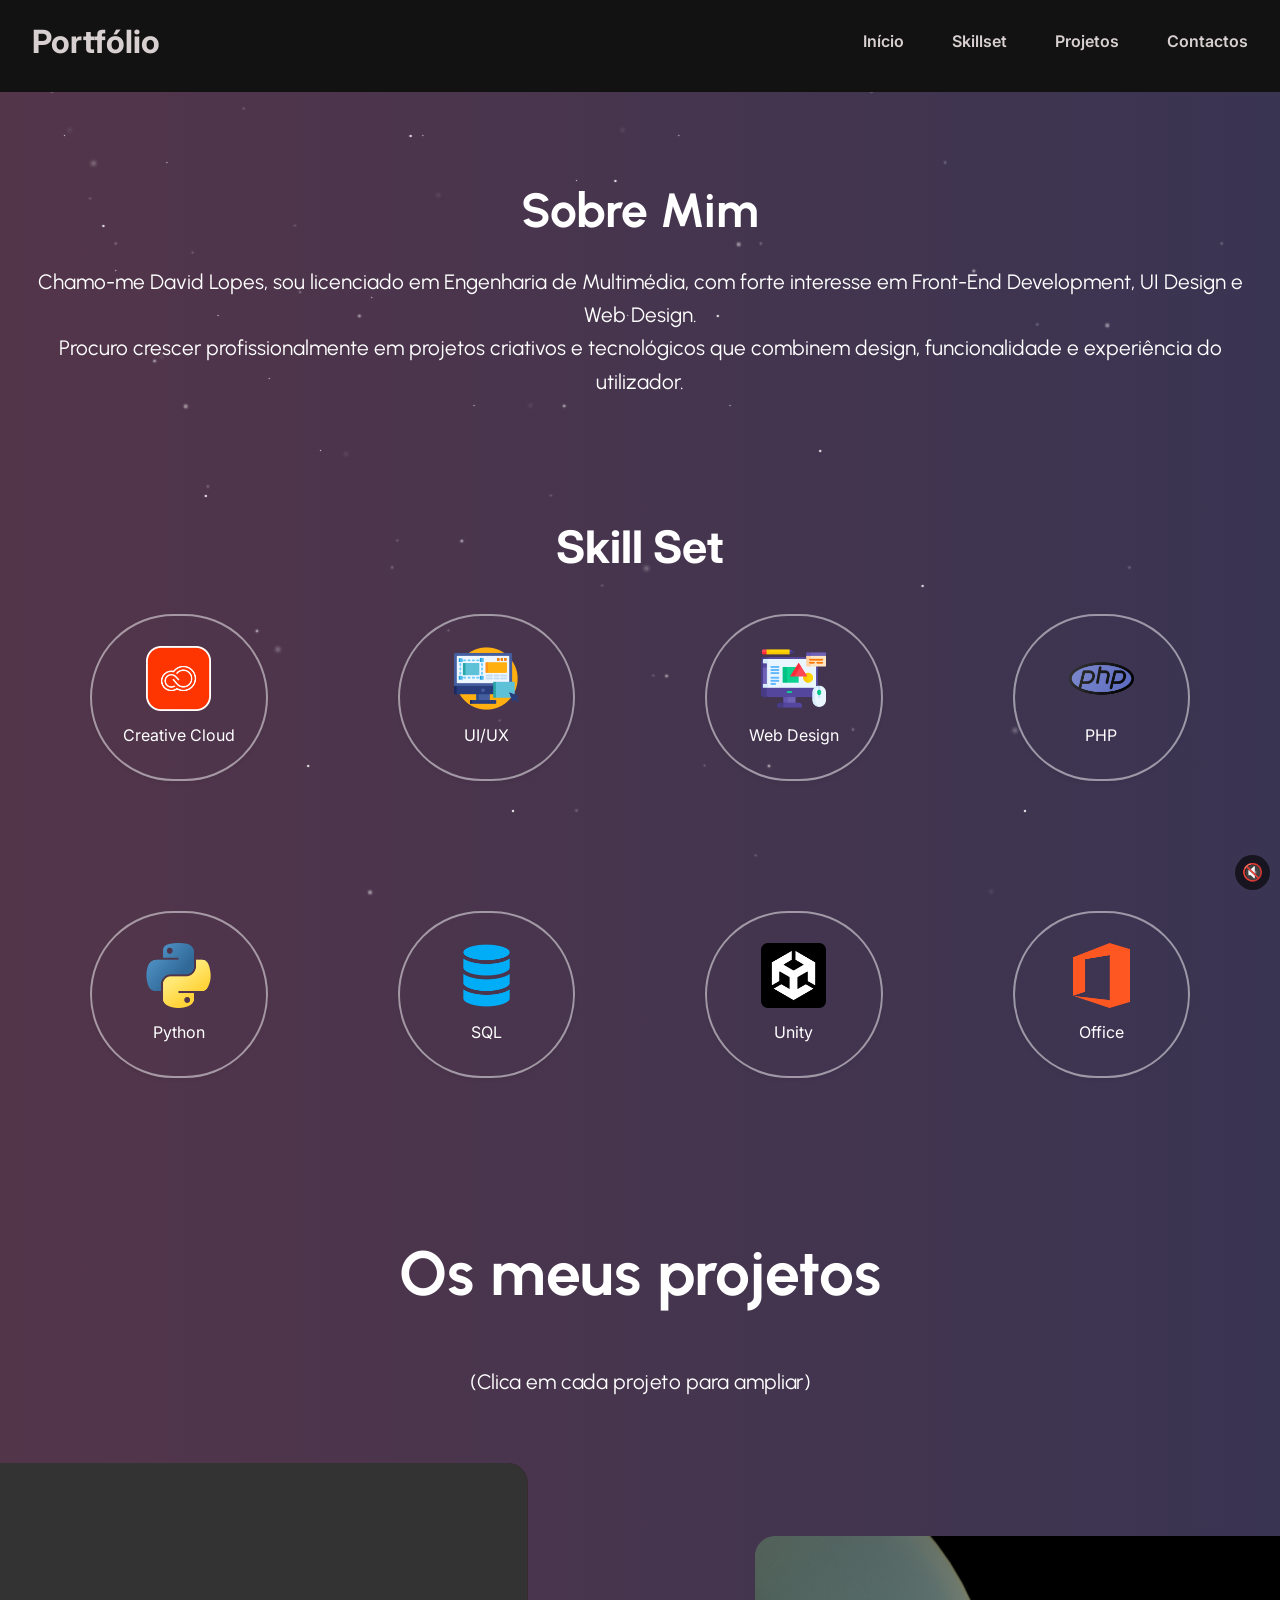
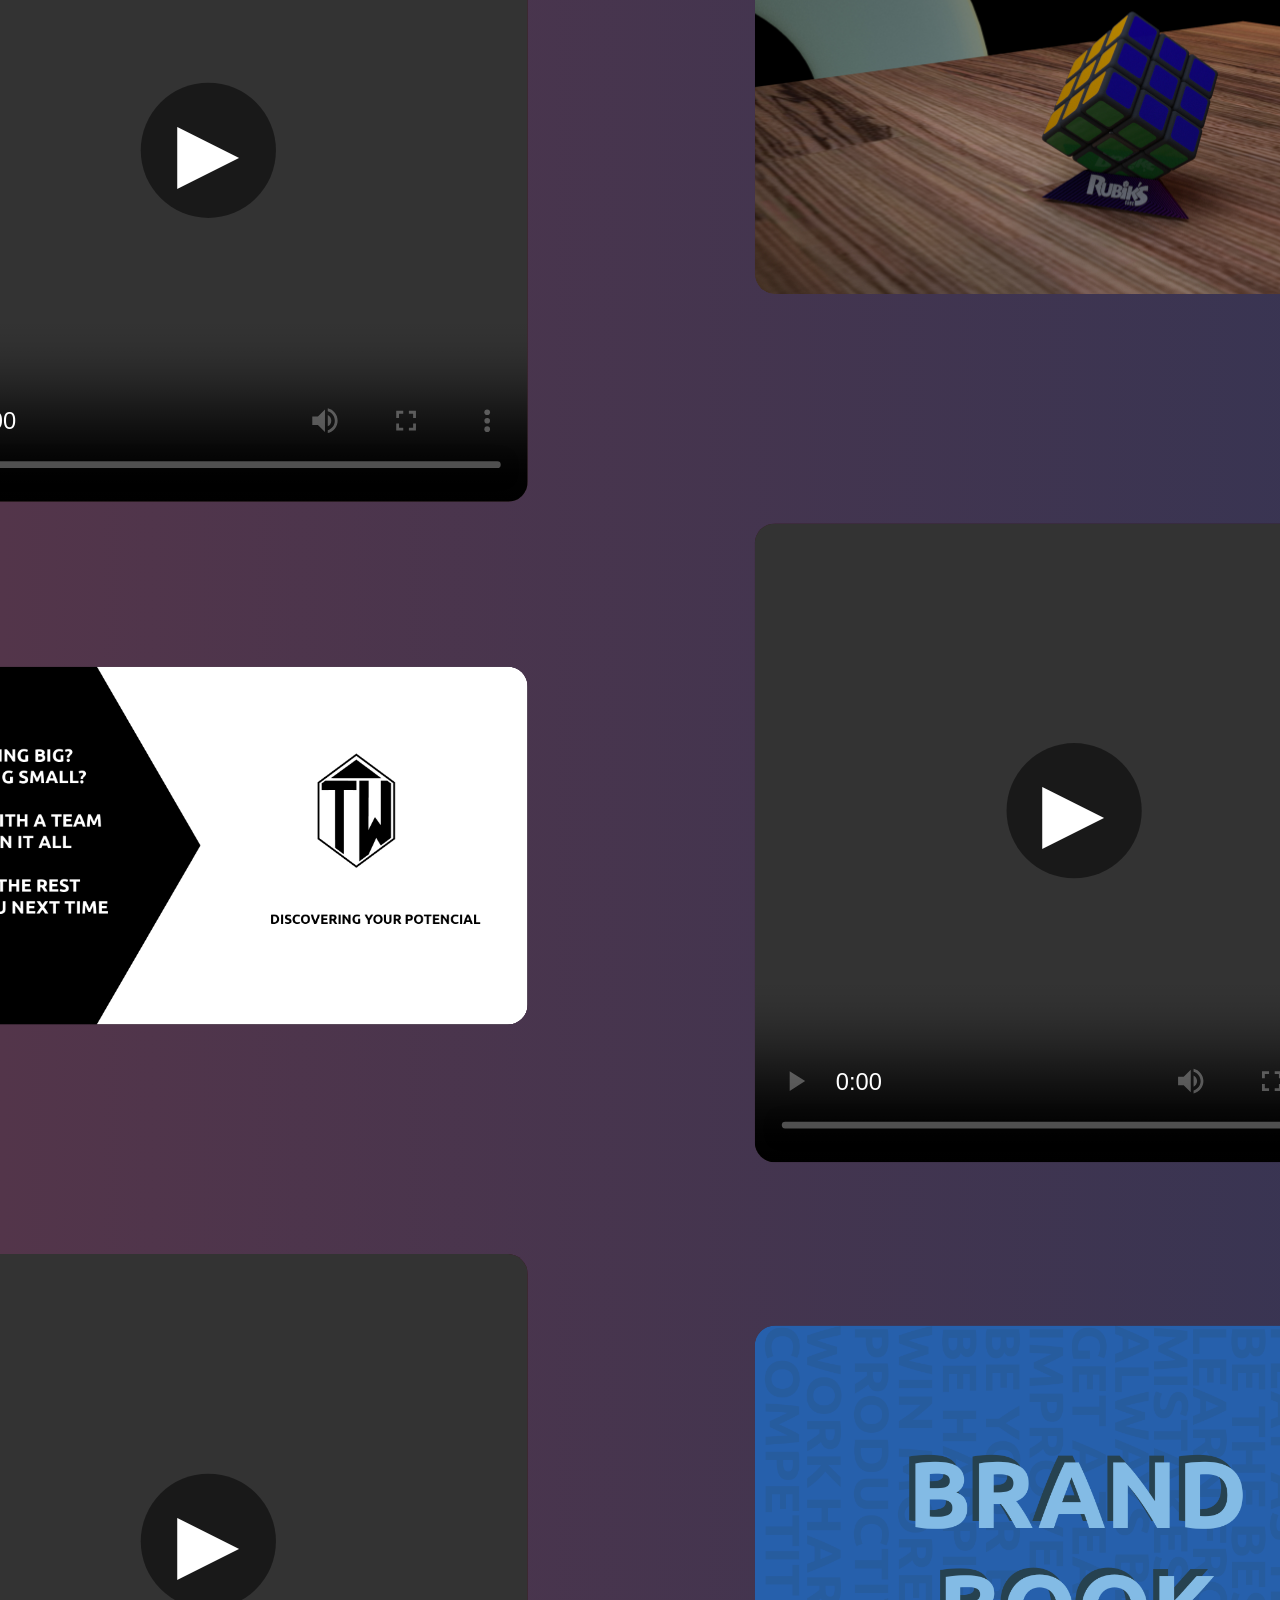
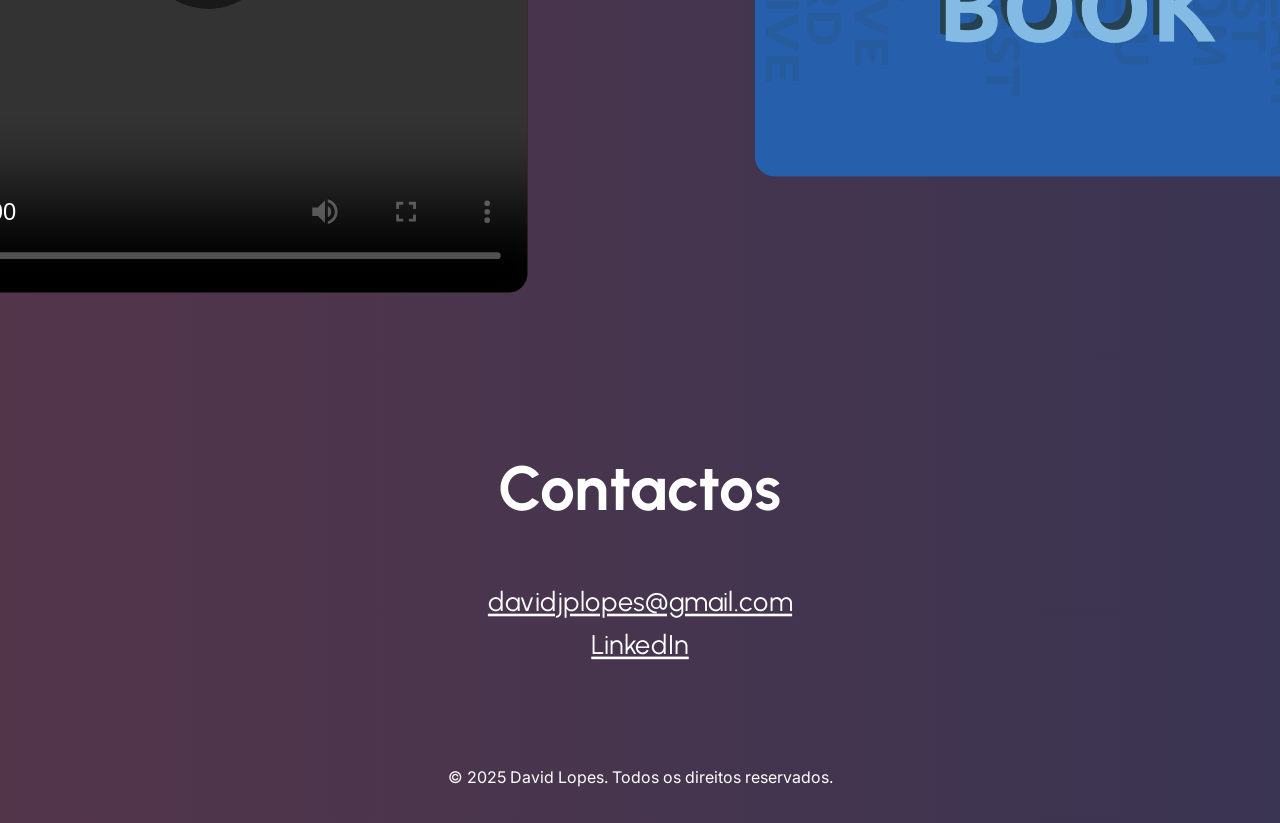
==== commit 3b9830ba: "Update index.html" ====
--- a/index.html
+++ b/index.html
@@ -49,7 +49,7 @@
     .video-container {
       position: relative;
       width: 100%;
-      padding-top: 177.78%; /* Proporção 9:16 para vídeo vertical */
+      /* padding-top: 177.78%; /* Proporção 9:16 para vídeo vertical */
       max-width: 500px; /* aumenta o tamanho */
       padding-top: 100%; /* mantém o quadrado */
       margin: 0 auto; /* centraliza se necessário */
@@ -560,4 +560,4 @@
 <script src="script.js"></script>
 <link rel="stylesheet" href="style.css">
 </body>
-</html>+</html>
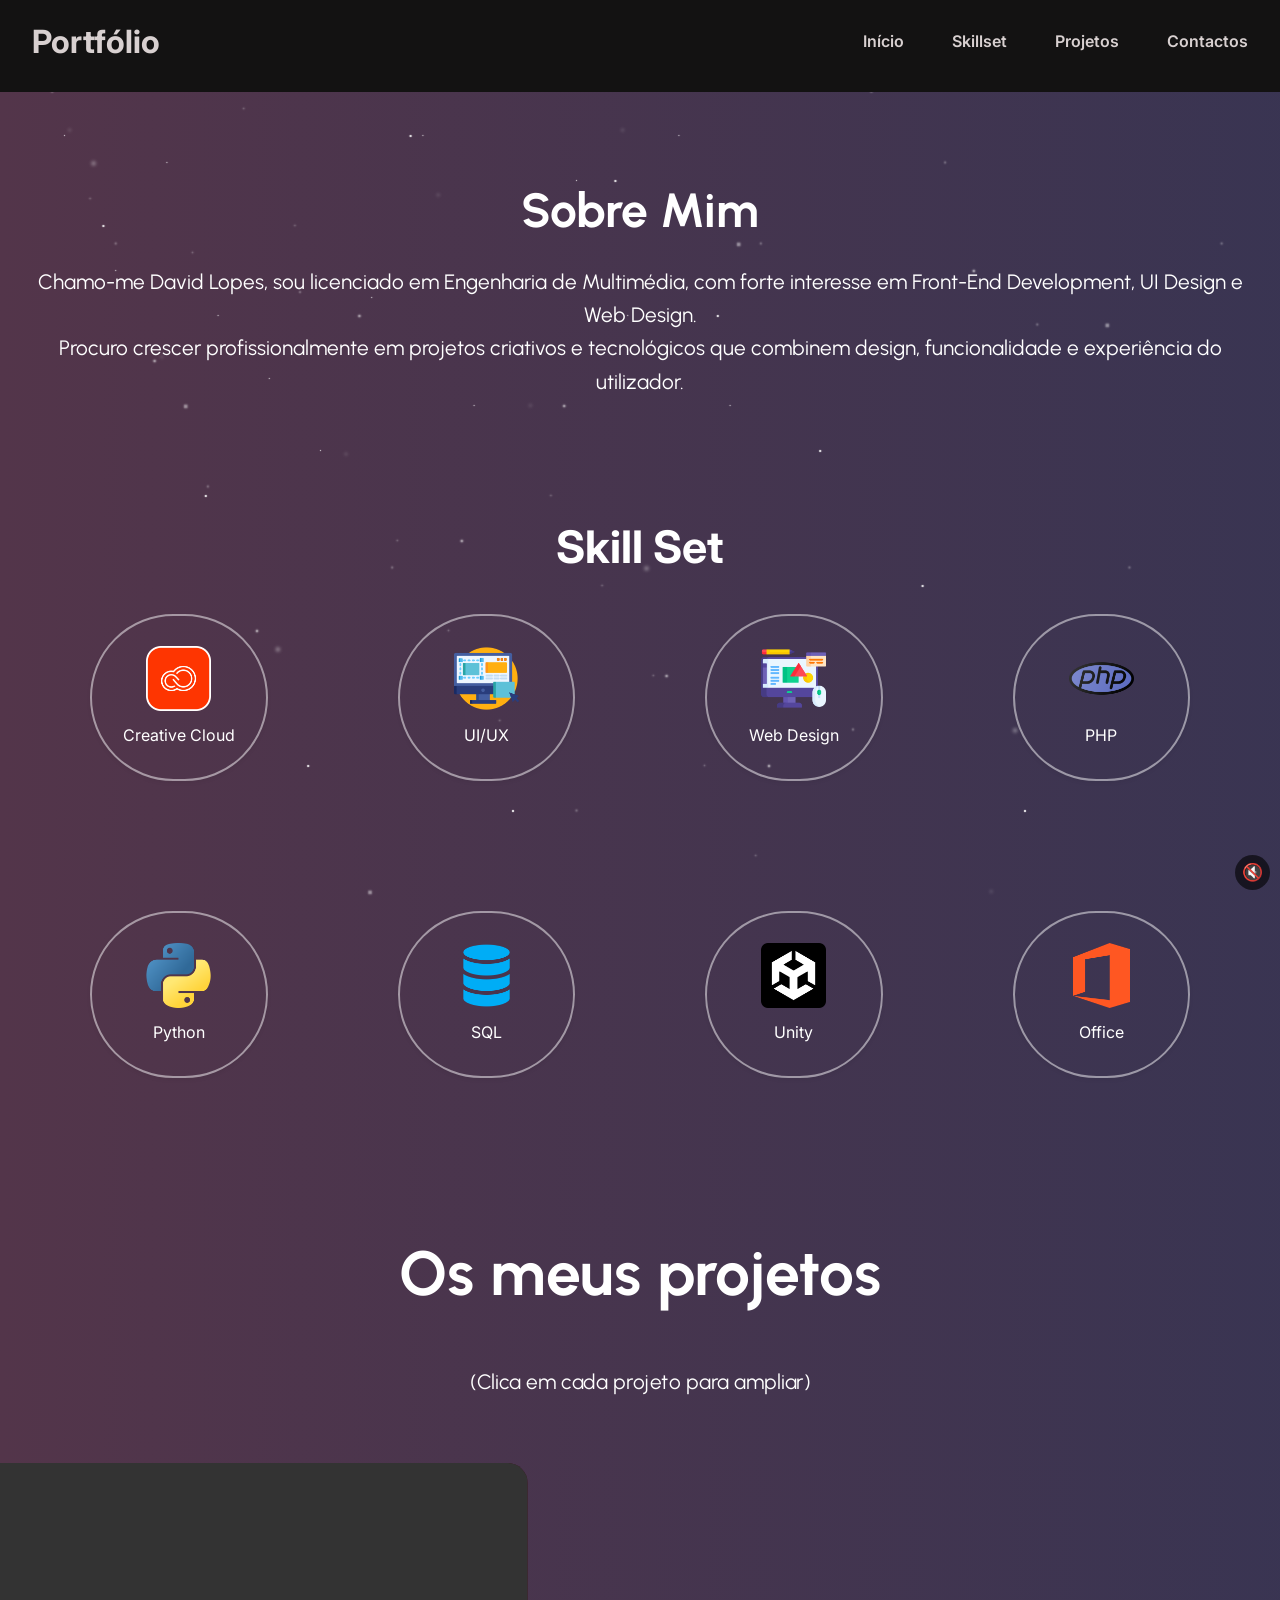
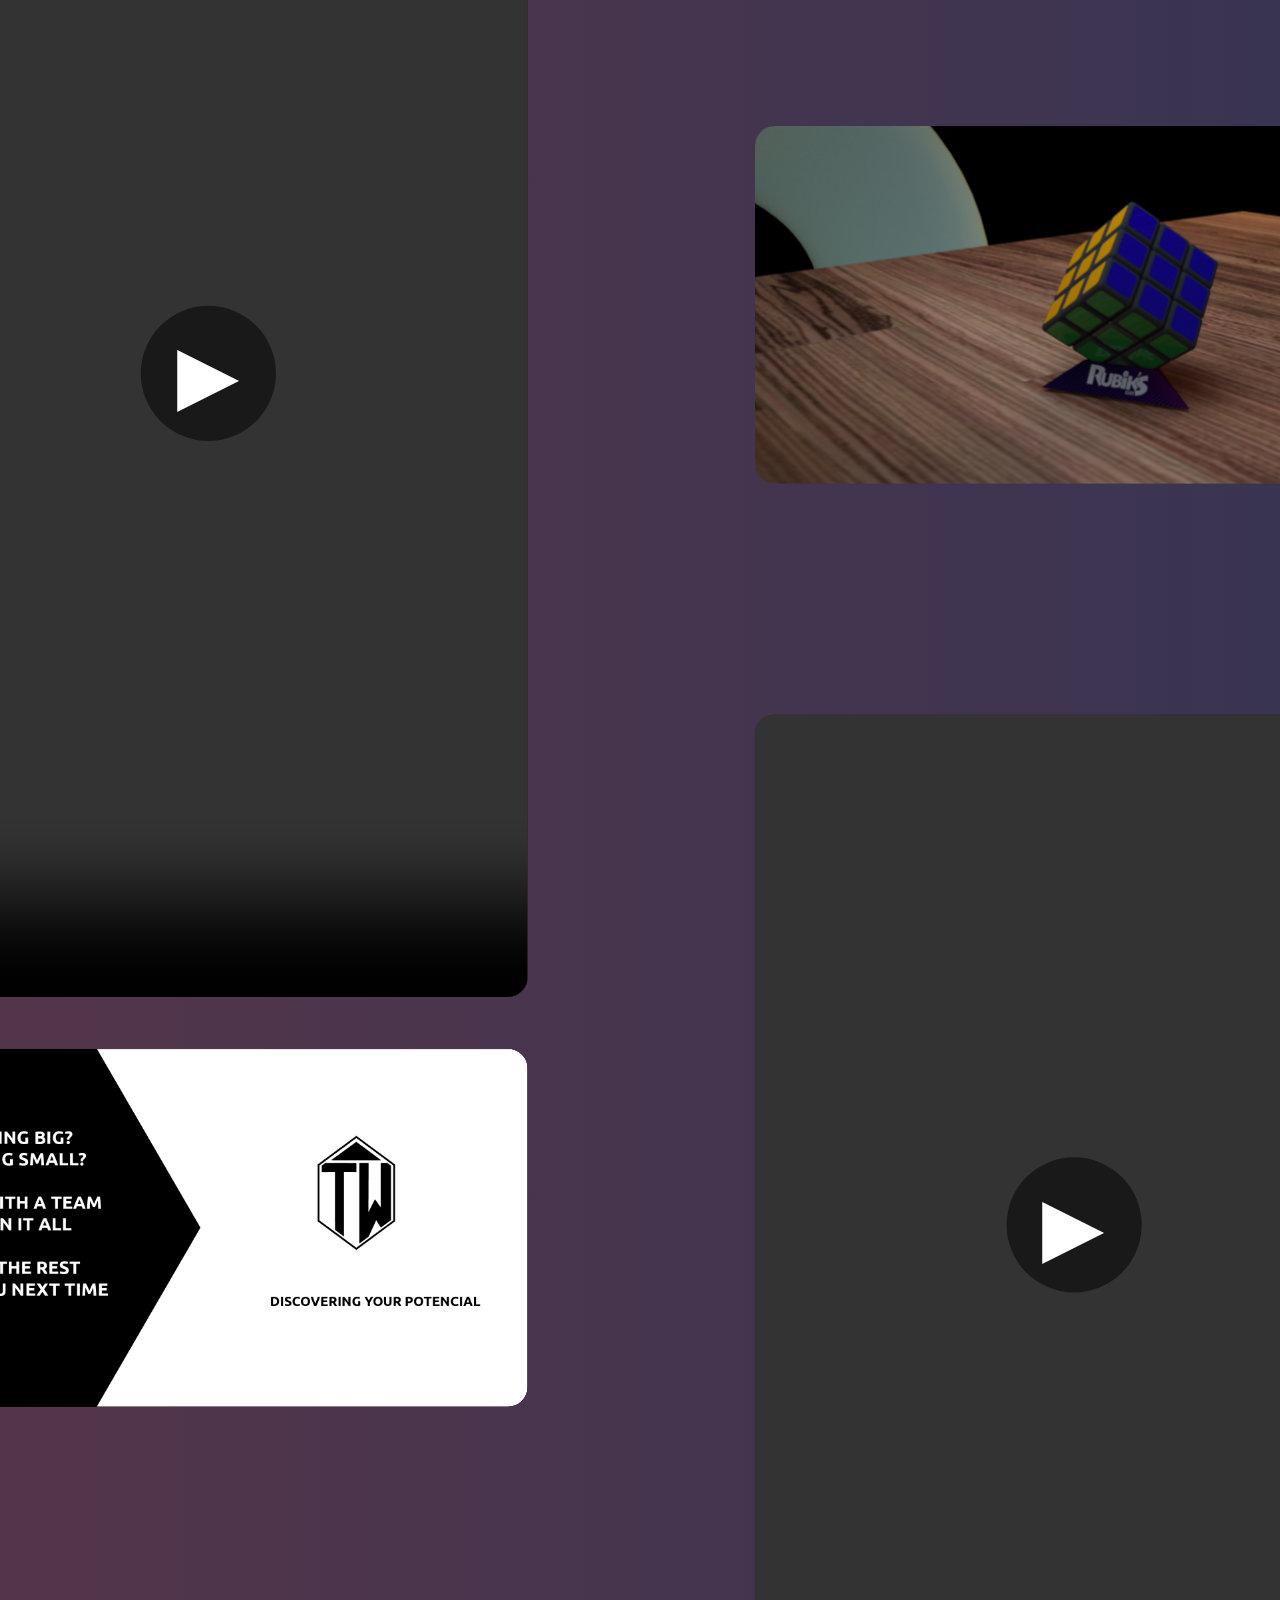
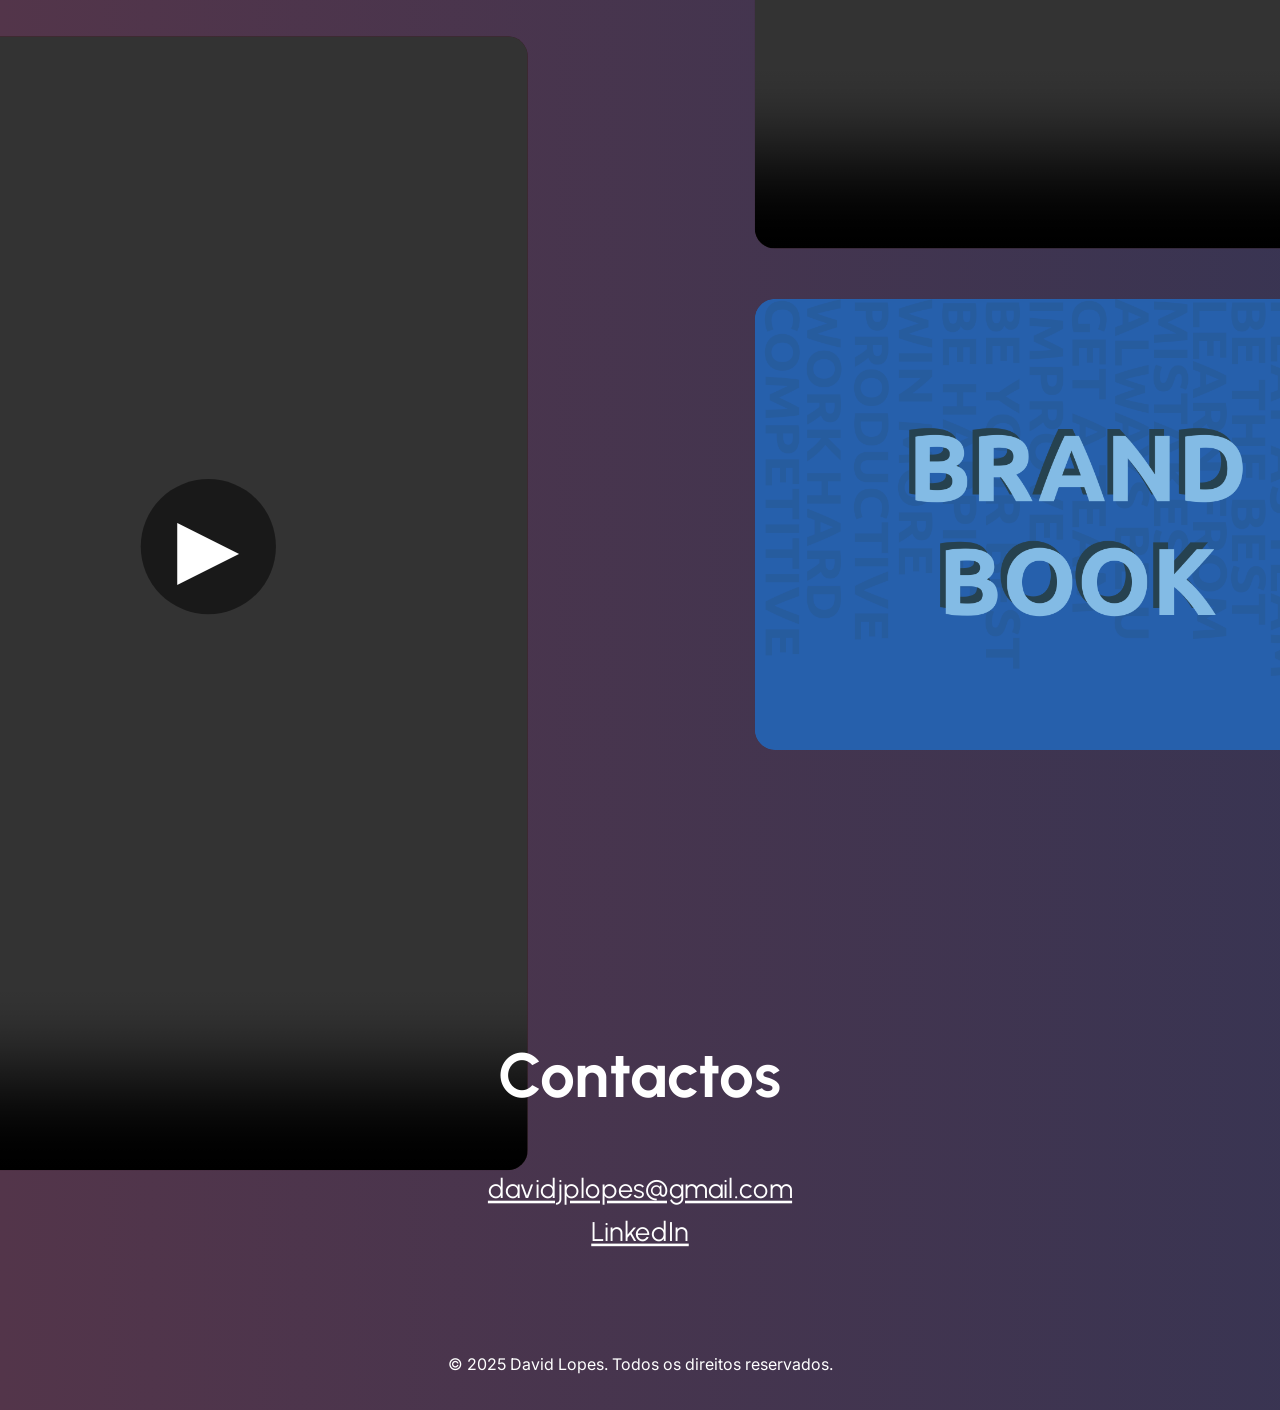
==== commit 5a00b331: "Update index.html" ====
--- a/index.html
+++ b/index.html
@@ -49,9 +49,9 @@
     .video-container {
       position: relative;
       width: 100%;
-      /* padding-top: 177.78%; /* Proporção 9:16 para vídeo vertical */
+      padding-top: 177.78%; /* Proporção 9:16 para vídeo vertical */
       max-width: 500px; /* aumenta o tamanho */
-      padding-top: 100%; /* mantém o quadrado */
+      /*padding-top: 100%; c mantém o quadrado */
       margin: 0 auto; /* centraliza se necessário */
     }
 
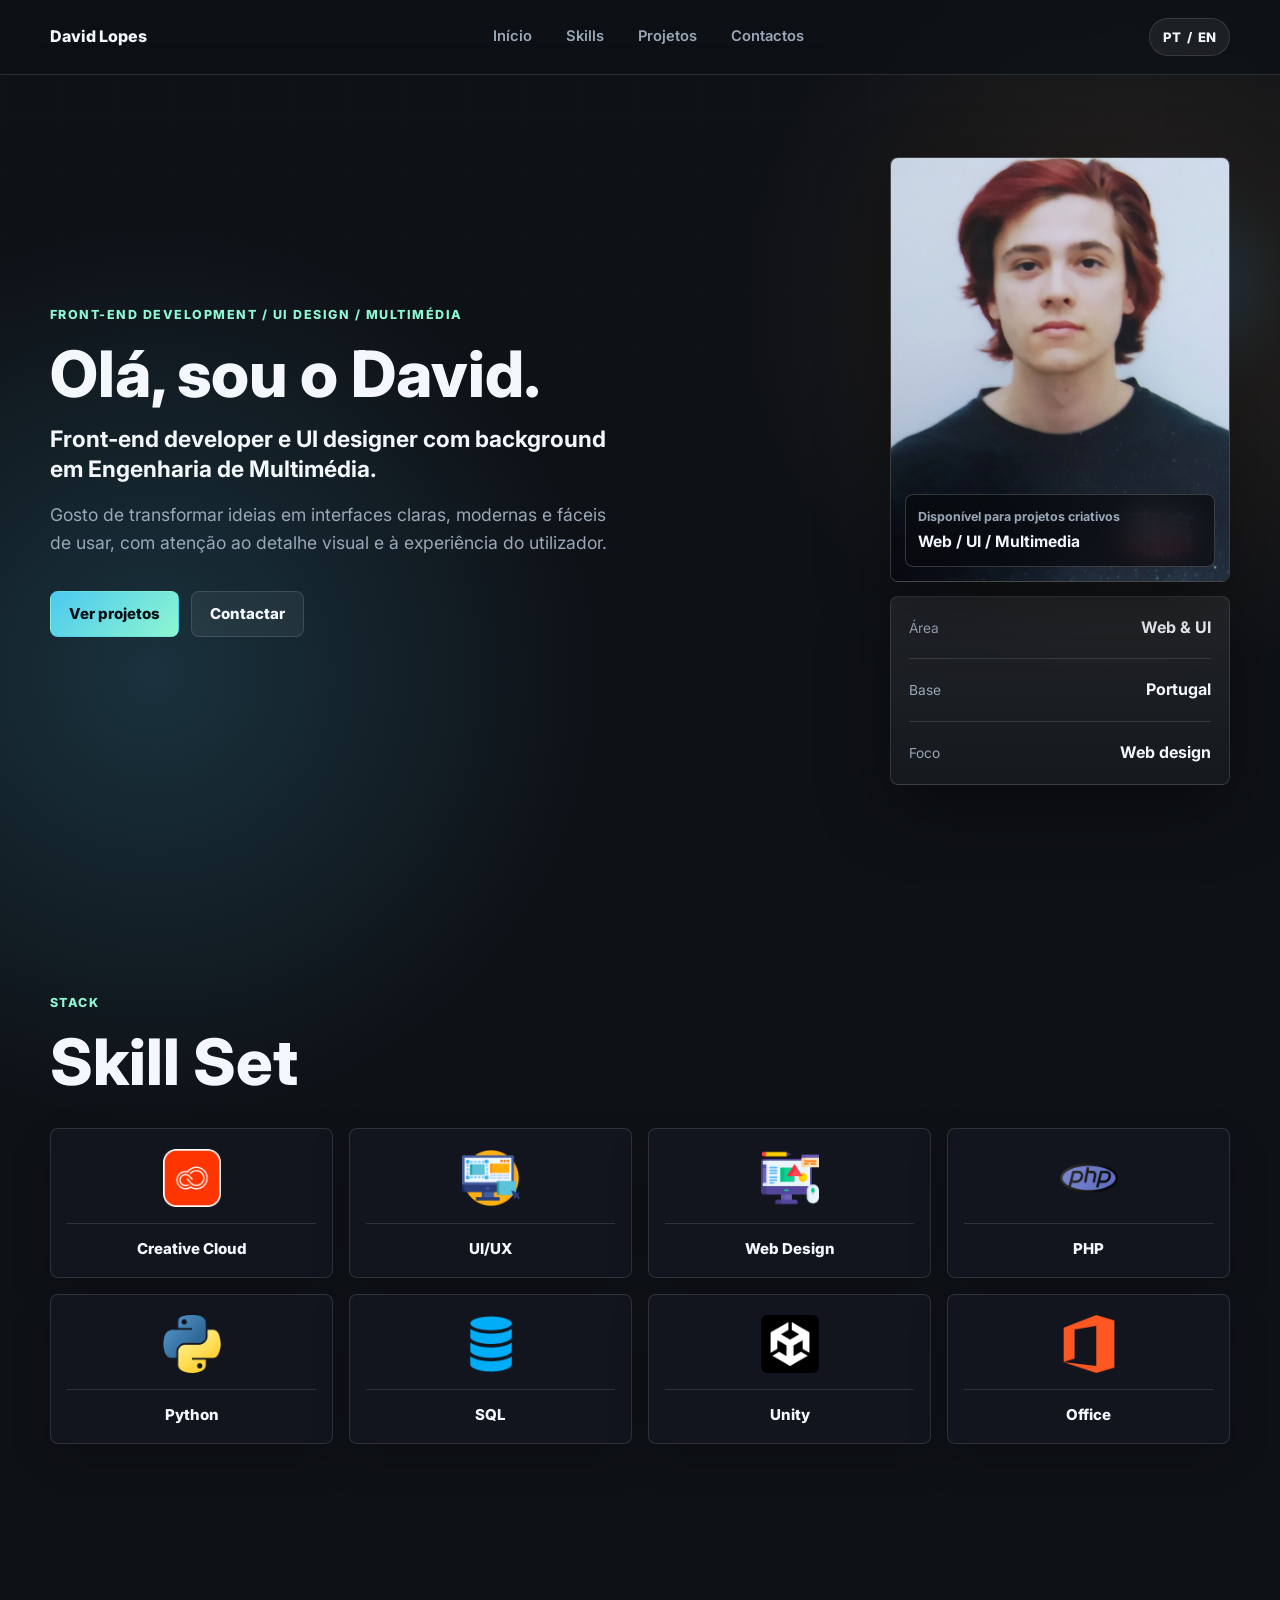
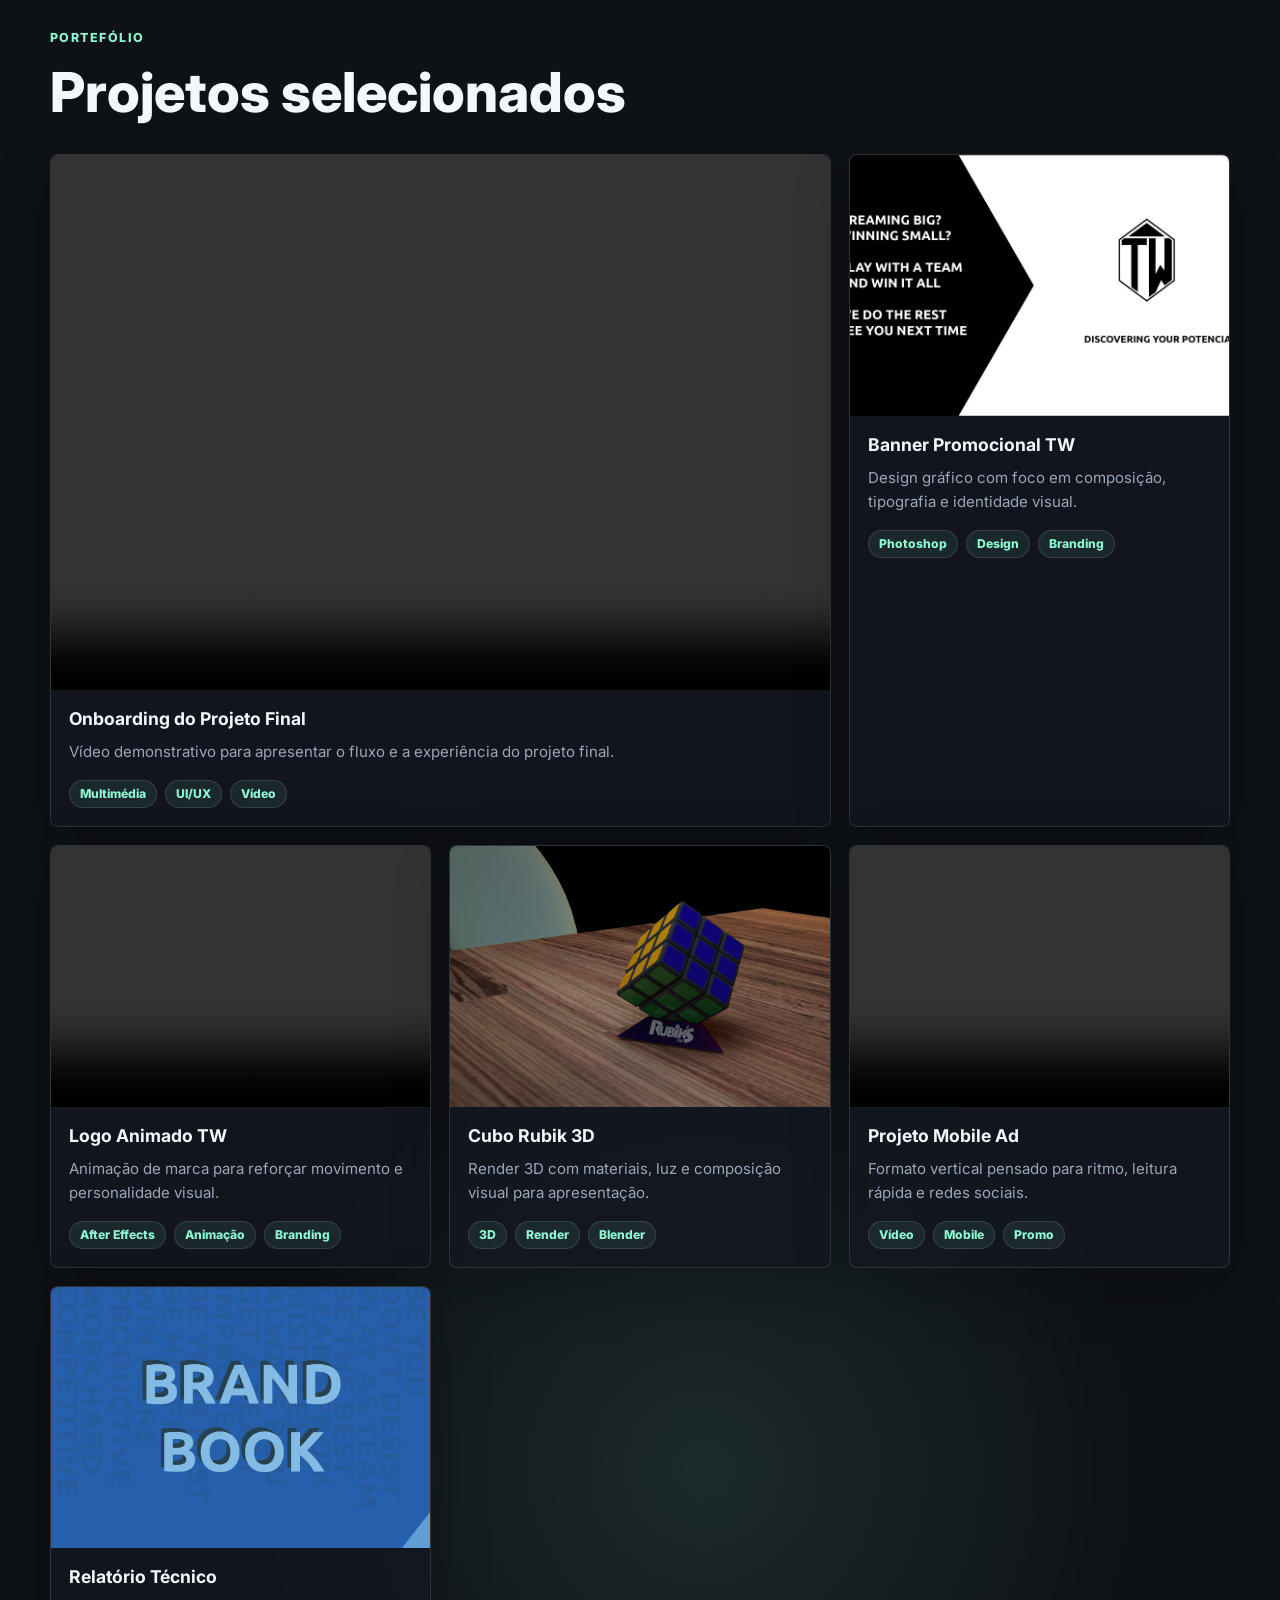
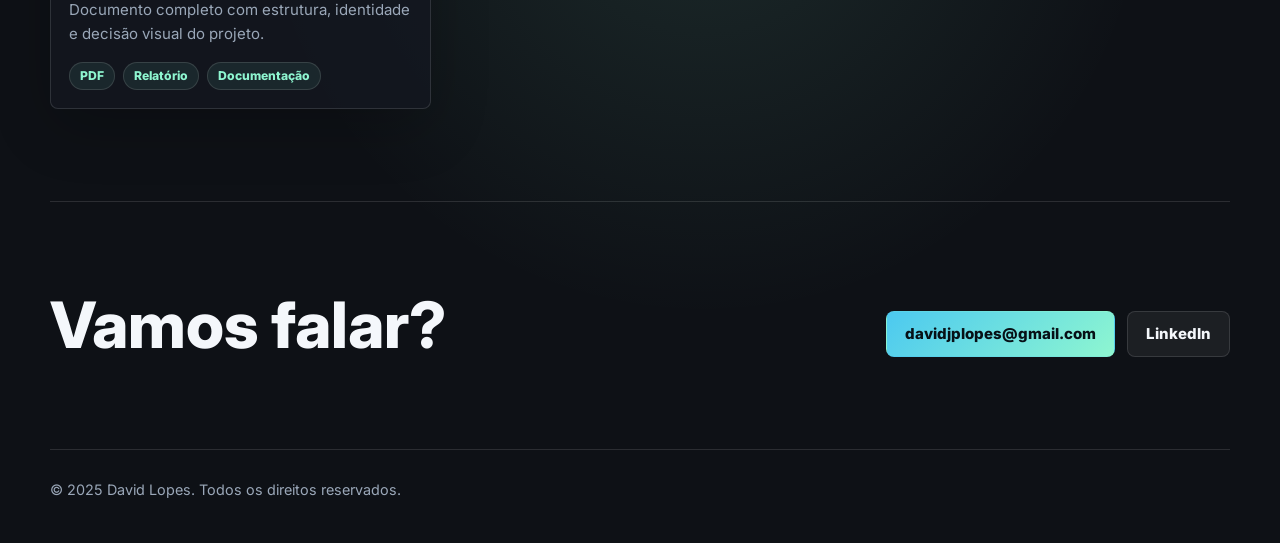
==== commit 10eca26f: "Update GitHub Pages portfolio" ====
--- a/index.html
+++ b/index.html
@@ -1,563 +1,235 @@
 <!DOCTYPE html>
-<html lang="pt">
+<html lang="pt-PT">
 <head>
   <meta charset="UTF-8" />
   <meta name="viewport" content="width=device-width, initial-scale=1.0" />
-  <title>Portfólio | David Lopes</title>
+  <meta name="description" content="Portefólio de David Lopes, front-end developer, UI designer e engenheiro multimédia." data-i18n-attr="content:meta.description" />
+  <title data-i18n="meta.title">Portefólio | David Lopes</title>
+  <link rel="icon" href="files/icon.png" type="image/png" />
   <link rel="stylesheet" href="style.css" />
-  <style>
-    /* Estilos da animação */
-    .fade-in {
-      opacity: 1 !important;
-      transform: translateY(0) scale(1.30) !important;
-      transform-origin: top center;
-      transition: opacity 1s ease-out, transform 1s ease-out;
-    }
-    
-    /* Secções inicialmente invisíveis */
-    .projects, .about, .contact {
-      p {text-align: center;}
-      opacity: 0;
-      transform: translateY(30px);
-      color: #ffffff;
-    }
-    
-    /* Estilos para a galeria */
-    .gallery-container {
-      display: grid;
-      grid-template-columns: repeat(auto-fill, minmax(300px, 1fr));
-      gap: 2rem;
-      padding: 1rem;
-    }
-    
-    .gallery-item {
-      border-radius: 10px;
-      overflow: hidden;
-      box-shadow: none;
-      background-color: transparent;
-      transition: transform 0.3s ease, box-shadow 0.3s ease;
-      display: flex;
-      flex-direction: column;
-    }
-    
-    .gallery-item:hover {
-      transform: translateY(-5px);
-      box-shadow: none;
-    }
-    
-    /* Container especial para o vídeo vertical */
-    .video-container {
-      position: relative;
-      width: 100%;
-      padding-top: 177.78%; /* Proporção 9:16 para vídeo vertical */
-      max-width: 500px; /* aumenta o tamanho */
-      /*padding-top: 100%; c mantém o quadrado */
-      margin: 0 auto; /* centraliza se necessário */
-    }
-
-    .play-button {
-       position: absolute;
-       top: 45%;
-       left: 50%;
-       transform: translate(-50%, -50%);
-       font-size: 48px;
-       background: rgba(0, 0, 0, 0.5);
-       color: rgb(255, 255, 255);
-       border: none;
-       border-radius: 50%;
-       width: 80px;
-       height: 80px;
-       cursor: pointer;z-index: 10; /* muito importante */
-       display: flex;
-       align-items: center;
-       justify-content: center;
-       transition: background 0.3s ease;
-    }
-
-    .play-button:hover {
-      background: rgba(0, 0, 0, 0.8);
-    }
-    
-    /* Estilo ajustado para o vídeo vertical */
-    .gallery-video {
-      position: absolute;
-      top: 0;
-      left: 0;
-      width: 100%;
-      height: 100%;
-      object-fit: contain;
-      display: block;
-    }
-    
-    .overlay {
-      position: absolute;
-      bottom: 0;
-      left: 0;
-      right: 0;
-      background: linear-gradient(to top, rgba(0,0,0,0.9), transparent);
-      color: white;
-      padding: 2rem 1.5rem 1.5rem;
-      opacity: 0;
-      transition: opacity 0.3s ease;
-    }
-    
-    .gallery-item:hover .overlay {
-      opacity: 1;
-    }
-    
-    .overlay h3 {
-      margin-bottom: 0.5rem;
-      font-size: 1.2rem;
-    }
-    
-    .overlay p {
-      font-size: 0.9rem;
-      margin-bottom: 1rem;
-    }
-    
-    .tags {
-      display: flex;
-      flex-wrap: wrap;
-      gap: 0.5rem;
-    }
-    
-    .tags span {
-      background-color: #0099ff;
-      color: white;
-      padding: 0.3rem 0.6rem;
-      border-radius: 20px;
-      font-size: 0.7rem;
-      font-weight: 600;
-    }
-    
-    @media (max-width: 768px) {
-      .gallery-container {
-        grid-template-columns: 1fr;
-      }
-      
-      .overlay {
-        opacity: 1;
-        padding: 1rem;
-      }
-      
-      .video-container {
-        padding-top: 177.78%; /* Mantém a proporção em mobile */
-      }
-    }
-    /* Esconde o menu-toggle no desktop */
-.menu-toggle {
-  display: none; 
-}
-
-.menu-toggle span {
-  width: 25px;
-  height: 3px;
-  background: var(--secondary-color, #1900ff);
-  border-radius: 2px;
-}
-
-/* Navbar e nav-links */
-.nav-links {
-  display: flex;
-  gap: 1.5rem;
-  list-style: none;
-}
-
-@media (max-width: 768px) {
-  /* Mostrar o menu-toggle */
-  .menu-toggle {
-    display: flex;
-  }
-
-    .fade-in {
-    transform: translateY(0) scale(1) !important;
-  }    
-  
-  /* Esconde o menu padrão */
-  .nav-links {
-    display: none;
-    flex-direction: column;
-    background-color: var(--primary-color, #222);
-    position: absolute;
-    top: 60px; /* ajusta conforme a altura da navbar */
-    right: 0;
-    width: 100%;
-    padding: 1rem 0;
-    margin: 0;
-    border-top: 1px solid #444;
-  }
-  
-  /* Mostra o menu quando ativo */
-  .nav-links.active {
-    display: flex;
-  }
-  
-  /* Ajustar links */
-  .nav-links li {
-    margin: 0.5rem 0;
-    text-align: center;
-  }
-  
-  .nav-links li a {
-    display: block;
-    padding: 0.5rem 0rem;
-    color: white;
-  }
-}
-    a {
-      color: #ffffff;
-    }
-
-    a:hover {
-      color: cyan;
-    }
-
-  </style>
-  <link rel="icon" href="icon.png" type="image/png" />
 </head>
 <body>
-
-  <div class="space-bg">
-    <div class="stars"></div>
-    <div class="shooting-star"></div>
-    <div class="shooting-star"></div>
-    <div class="shooting-star"></div>
-    <div class="shooting-star"></div>
-    <div class="stars stars-deep"></div>
-  </div>
-
-  <header>
-  <nav class="navbar">
-    <a href="#home" class="logo">Portfólio</a>
-    <div class="menu-toggle" aria-label="Menu de navegação" role="button" tabindex="0">
-      <span></span>
-      <span></span>
-      <span></span>
-</div>
+  <header class="site-header">
+    <nav class="navbar" aria-label="Navegação principal" data-i18n-attr="aria-label:nav.aria">
+      <a href="#home" class="logo">David Lopes</a>
+      <button class="menu-toggle" type="button" aria-label="Abrir menu" aria-expanded="false" data-i18n-attr="aria-label:nav.menu">
+        <span></span>
+        <span></span>
+        <span></span>
+      </button>
       <ul class="nav-links">
-        <li><a href="#home">Início</a></li>
-        <li><a href="#skills">Skillset</a></li>
-        <li><a href="#projetos">Projetos</a></li>
-        <li><a href="#contacto">Contactos</a></li>
+        <li><a href="#home" data-i18n="nav.home">Início</a></li>
+        <li><a href="#skills">Skills</a></li>
+        <li><a href="#projetos" data-i18n="nav.projects">Projetos</a></li>
+        <li><a href="#contacto" data-i18n="nav.contacts">Contactos</a></li>
       </ul>
+      <button class="language-toggle" type="button" aria-label="Switch to English" data-lang-toggle>
+        <span data-i18n="language.current">PT</span>
+        <span aria-hidden="true">/</span>
+        <span data-i18n="language.next">EN</span>
+      </button>
     </nav>
   </header>
 
-  <section id="home" class="hero">
-    <div class="hero-content">
-      <h1>Sobre Mim</h1>
-      <p>Chamo-me David Lopes, sou licenciado em Engenharia de Multimédia, com forte interesse em Front-End Development, UI Design e Web Design.</p>
-        <p>Procuro crescer profissionalmente em projetos criativos e tecnológicos que combinem design, funcionalidade e experiência do utilizador.</p>
-    </div>
-  </section>
-
-<section id="skills" class="skills-section">
-  <h1>Skill Set</h1>
-  <p style="margin-bottom: 30px;"></p>
-  <div class="skills-grid">
-    <div class="skill-card">
-      <img src="creative-cloud.png" alt="Adobe Creative Cloud">
-      <p>Creative Cloud</p>
-    </div>
-    <div class="skill-card">
-      <img src="UIUX.png" alt="UI/UX">
-      <p>UI/UX</p>
-    </div>
-    <div class="skill-card">
-      <img src="webdesign.png" alt="Web Design">
-      <p>Web Design</p>
-    </div>
-    <div class="skill-card">
-      <img src="php.png" alt="PHP">
-      <p>PHP</p>
-    </div>
-    <div class="skill-card">
-      <img src="python.png" alt="Python">
-      <p>Python</p>
-    </div>
-    <div class="skill-card">
-      <img src="sql.png" alt="SQL">
-      <p>SQL</p>
-    </div>
-    <div class="skill-card">
-      <img src="unity.png" alt="Unity">
-      <p>Unity</p>
-    </div>
-        <div class="skill-card">
-      <img src="office.png" alt="Office">
-      <p>Office</p>
-    </div>
-  </div>
-</section>
-<p style="margin-bottom: 75px;"></p>
-
-
-
-<!-- ===== PROJETOS ===== -->
-<section id="projetos" class="projects">
-  <h2>Os meus projetos</h2>
-  <p>(Clica em cada projeto para ampliar)</p>
-  <p style="margin-bottom: 50px;"></p>
-
-  <!-- layout em 2 colunas -->
-  <div class="projects-layout">
-
-    <!-- COLUNA ESQUERDA -->
-    <div class="projects-left">
-
-      <!-- Projeto 1 -->
-      <div class="gallery-item">
-        <div class="video-container">
-          <video class="gallery-video" controls>
-            <source src="Final_Render_1.mp4" type="video/mp4">
-          </video>
-          <button class="play-button" onclick="tocarVideo(this)">▶</button>
-          <div class="overlay">
-            <h3>Onboarding do Projeto Final</h3>
-            <p>Vídeo demonstrativo do meu projeto de conclusão</p>
-            <div class="tags">
-              <span>Multimédia</span>
+  <main>
+    <section id="home" class="hero section reveal">
+      <div class="hero-content">
+        <p class="eyebrow" data-i18n="hero.eyebrow">Front-End Development / UI Design / Multimédia</p>
+        <h1 data-i18n="hero.title">Olá, sou o David.</h1>
+        <p class="hero-kicker" data-i18n="hero.kicker">Front-end developer e UI designer com background em Engenharia de Multimédia.</p>
+        <p class="hero-text" data-i18n="hero.text">Gosto de transformar ideias em interfaces claras, modernas e fáceis de usar, com atenção ao detalhe visual e à experiência do utilizador.</p>
+        <div class="hero-actions">
+          <a class="button primary" href="#projetos" data-i18n="hero.projectsCta">Ver projetos</a>
+          <a class="button secondary" href="#contacto" data-i18n="hero.contactCta">Contactar</a>
+        </div>
+      </div>
+
+      <div class="hero-visual">
+        <div class="portrait-card">
+          <img src="files/me.png" alt="David Lopes" />
+          <div class="portrait-caption">
+            <span data-i18n="hero.portraitLabel">Disponível para projetos criativos</span>
+            <strong>Web / UI / Multimedia</strong>
+          </div>
+        </div>
+        <div class="hero-panel" aria-label="Resumo profissional" data-i18n-attr="aria-label:hero.panelAria">
+          <div class="panel-row">
+            <span data-i18n="hero.areaLabel">Área</span>
+            <strong>Web & UI</strong>
+          </div>
+          <div class="panel-row">
+            <span>Base</span>
+            <strong>Portugal</strong>
+          </div>
+          <div class="panel-row">
+            <span data-i18n="hero.focusLabel">Foco</span>
+            <strong data-i18n="hero.focusValue">Web design</strong>
+          </div>
+        </div>
+      </div>
+    </section>
+
+    <section id="skills" class="skills-section section reveal">
+      <div class="section-heading">
+        <p class="eyebrow">Stack</p>
+        <h2>Skill Set</h2>
+      </div>
+      <div class="skills-grid">
+        <article class="skill-card">
+          <img src="files/creative-cloud.png" alt="Adobe Creative Cloud" />
+          <span>Creative Cloud</span>
+        </article>
+        <article class="skill-card">
+          <img src="files/UIUX.png" alt="UI/UX" />
+          <span>UI/UX</span>
+        </article>
+        <article class="skill-card">
+          <img src="files/webdesign.png" alt="Web Design" />
+          <span>Web Design</span>
+        </article>
+        <article class="skill-card">
+          <img src="files/php.png" alt="PHP" />
+          <span>PHP</span>
+        </article>
+        <article class="skill-card">
+          <img src="files/python.png" alt="Python" />
+          <span>Python</span>
+        </article>
+        <article class="skill-card">
+          <img src="files/sql.png" alt="SQL" />
+          <span>SQL</span>
+        </article>
+        <article class="skill-card">
+          <img src="files/unity.png" alt="Unity" />
+          <span>Unity</span>
+        </article>
+        <article class="skill-card">
+          <img src="files/office.png" alt="Office" />
+          <span>Office</span>
+        </article>
+      </div>
+    </section>
+
+    <section id="projetos" class="projects section reveal">
+      <div class="section-heading">
+        <p class="eyebrow" data-i18n="projects.eyebrow">Portefólio</p>
+        <h2 data-i18n="projects.title">Projetos selecionados</h2>
+      </div>
+
+      <div class="projects-grid">
+        <article class="project-card featured">
+          <div class="project-media video-container">
+            <video class="gallery-video" muted playsinline controls preload="metadata">
+              <source src="files/Final_Render_1.mp4" type="video/mp4" />
+            </video>
+          </div>
+          <div class="project-info">
+            <h3 data-i18n="projects.final.title">Onboarding do Projeto Final</h3>
+            <p data-i18n="projects.final.text">Vídeo demonstrativo para apresentar o fluxo e a experiência do projeto final.</p>
+            <div class="tags">
+              <span data-i18n="tags.multimedia">Multimédia</span>
               <span>UI/UX</span>
-              <span>Vídeo</span>
-            </div>
-          </div>
-        </div>
-      </div>
-
-      <!-- Projeto 2 -->
-      <div class="gallery-item">
-        <div class="image-container">
-          <img src="ad_logo.png" alt="Banner TW" />
-          <div class="overlay">
-            <h3>Banner Promocional TW</h3>
-            <p>Design gráfico com tipografia criativa.</p>
+              <span data-i18n="tags.video">Vídeo</span>
+            </div>
+          </div>
+        </article>
+
+        <article class="project-card">
+          <button class="image-button" type="button" aria-label="Abrir Banner Promocional TW" data-i18n-attr="aria-label:projects.bannerAria">
+            <img src="files/ad_logo.png" alt="Banner Promocional TW" />
+          </button>
+          <div class="project-info">
+            <h3 data-i18n="projects.banner.title">Banner Promocional TW</h3>
+            <p data-i18n="projects.banner.text">Design gráfico com foco em composição, tipografia e identidade visual.</p>
             <div class="tags">
               <span>Photoshop</span>
               <span>Design</span>
-              <span>Identidade Visual</span>
-            </div>
-          </div>
-        </div>
-      </div>
-
-      <!-- Projeto 3 -->
-      <div class="gallery-item">
-        <div class="video-container">
-          <video class="gallery-video" controls>
-            <source src="logo_com_som_final.mp4" type="video/mp4">
-          </video>
-          <button class="play-button" onclick="tocarVideo(this)">▶</button>
-          <div class="overlay">
-            <h3>Logo Animado TW</h3>
-            <p>Animação do logótipo com som.</p>
+              <span>Branding</span>
+            </div>
+          </div>
+        </article>
+
+        <article class="project-card">
+          <div class="project-media video-container">
+            <video class="gallery-video" muted playsinline controls preload="metadata">
+              <source src="files/logo_com_som_final.mp4" type="video/mp4" />
+            </video>
+          </div>
+          <div class="project-info">
+            <h3 data-i18n="projects.logo.title">Logo Animado TW</h3>
+            <p data-i18n="projects.logo.text">Animação de marca para reforçar movimento e personalidade visual.</p>
             <div class="tags">
               <span>After Effects</span>
-              <span>Áudio</span>
+              <span data-i18n="tags.animation">Animação</span>
               <span>Branding</span>
             </div>
           </div>
-        </div>
-      </div>
-
-    </div>
-
-    <!-- COLUNA DIREITA -->
-    <div class="projects-right">
-
-      <!-- Projeto 4 -->
-      <div class="gallery-item">
-        <div class="image-container">
-          <img src="cubo_rubik.jpg" alt="Cubo Rubik 3D" />
-          <div class="overlay">
+        </article>
+
+        <article class="project-card">
+          <button class="image-button" type="button" aria-label="Abrir Cubo Rubik 3D" data-i18n-attr="aria-label:projects.cubeAria">
+            <img src="files/cubo_rubik.jpg" alt="Cubo Rubik 3D" />
+          </button>
+          <div class="project-info">
             <h3>Cubo Rubik 3D</h3>
-            <p>Render 3D com iluminação realista.</p>
+            <p data-i18n="projects.cube.text">Render 3D com materiais, luz e composição visual para apresentação.</p>
             <div class="tags">
               <span>3D</span>
               <span>Render</span>
               <span>Blender</span>
             </div>
           </div>
-        </div>
-      </div>
-
-      <!-- Projeto 5 -->
-      <div class="gallery-item">
-        <div class="video-container">
-          <video class="gallery-video" controls>
-            <source src="ad_mobile_projeto.mp4" type="video/mp4">
-          </video>
-          <button class="play-button" onclick="tocarVideo(this)">▶</button>
-          <div class="overlay">
-            <h3>Projeto Mobile Ad</h3>
-            <p>Vídeo publicitário vertical.</p>
-            <div class="tags">
-              <span>Vídeo</span>
+        </article>
+
+        <article class="project-card">
+          <div class="project-media video-container">
+            <video class="gallery-video" muted playsinline controls preload="metadata">
+              <source src="files/ad_mobile_projeto.mp4" type="video/mp4" />
+            </video>
+          </div>
+          <div class="project-info">
+            <h3 data-i18n="projects.mobile.title">Projeto Mobile Ad</h3>
+            <p data-i18n="projects.mobile.text">Formato vertical pensado para ritmo, leitura rápida e redes sociais.</p>
+            <div class="tags">
+              <span data-i18n="tags.video">Vídeo</span>
               <span>Mobile</span>
               <span>Promo</span>
             </div>
           </div>
-        </div>
-      </div>
-
-      <!-- Projeto 6 -->
-      <div class="gallery-item">
-        <div class="image-container">
-          <a href="Brand_Book.pdf" target="_blank">
-            <img src="brandbook.png" alt="Brand Book PDF" />
-            <div class="overlay">
-              <h3>Relatório Técnico</h3>
-              <p>Documentação completa do projeto.</p>
-              <div class="tags">
-                <span>PDF</span>
-                <span>Relatório</span>
-                <span>Documentação</span>
-              </div>
-            </div>
+        </article>
+
+        <article class="project-card">
+          <a class="image-button" href="files/Brand_Book.pdf" target="_blank" rel="noreferrer" aria-label="Abrir Brand Book PDF" data-i18n-attr="aria-label:projects.brandBookAria">
+            <img src="files/brandbook.png" alt="Brand Book PDF" />
           </a>
-        </div>
-      </div>
-
-    </div>
-
-  </div>
-</section>
-
-  <p style="margin-bottom: 50px;"></p>
-  <section id="contacto" class="contact">
-    <h2>Contactos</h2>
-    <p><a href="mailto:davidjplopes@gmail.com">davidjplopes@gmail.com</a></p>
-    <p><a href="https://www.linkedin.com/in/david-lopes-774a16228/" target="_blank">LinkedIn</a></p>
-  </section>
-
-  <p style="margin-bottom: 75px;"></p>
-  <footer>
-    <p>&copy; 2025 David Lopes. Todos os direitos reservados.</p>
+          <div class="project-info">
+            <h3 data-i18n="projects.report.title">Relatório Técnico</h3>
+            <p data-i18n="projects.report.text">Documento completo com estrutura, identidade e decisão visual do projeto.</p>
+            <div class="tags">
+              <span>PDF</span>
+              <span data-i18n="tags.report">Relatório</span>
+              <span data-i18n="tags.documentation">Documentação</span>
+            </div>
+          </div>
+        </article>
+      </div>
+    </section>
+
+    <section id="contacto" class="contact section reveal">
+      <div>
+        <h2 data-i18n="contact.title">Vamos falar?</h2>
+      </div>
+      <div class="contact-actions">
+        <a class="button primary" href="https://mail.google.com/mail/?view=cm&fs=1&to=davidjplopes@gmail.com" target="_blank" rel="noreferrer">davidjplopes@gmail.com</a>
+        <a class="button secondary" href="https://www.linkedin.com/in/david-lopes-774a16228/" target="_blank" rel="noreferrer">LinkedIn</a>
+      </div>
+    </section>
+  </main>
+
+  <footer class="site-footer">
+    <p data-i18n="footer.rights">&copy; 2025 David Lopes. Todos os direitos reservados.</p>
   </footer>
 
-  <script>
-    document.addEventListener('DOMContentLoaded', function() {
-      // Configuração do Intersection Observer
-      const observerOptions = {
-        threshold: 0.1,
-        rootMargin: '0px 0px -50px 0px'
-      };
-
-      const observer = new IntersectionObserver(function(entries) {
-        entries.forEach(function(entry) {
-          if (entry.isIntersecting) {
-            entry.target.classList.add('fade-in');
-          }
-        });
-      }, observerOptions);
-
-      // Elementos a serem observados
-      const sections = document.querySelectorAll('.projects, .about, .contact, .gallery-item');
-      sections.forEach(function(section) {
-        observer.observe(section);
-      });
-
-      // Efeito do scroll na navbar
-      window.addEventListener('scroll', function() {
-        const navbar = document.querySelector('.navbar');
-        if (window.scrollY > 10) {
-          navbar.classList.add('scrolled');
-        } else {
-          navbar.classList.remove('scrolled');
-        }
-      });
-
-      // Controlo de vídeos na galeria
-      const videos = document.querySelectorAll('.gallery-video');
-      videos.forEach(function(video) {
-        // Pausa vídeos quando outro é reproduzido
-        video.addEventListener('play', function() {
-          videos.forEach(function(otherVideo) {
-            if (otherVideo !== video && !otherVideo.paused) {
-              otherVideo.pause();
-            }
-          });
-        });
-        
-        // Pausa vídeos quando não estão visíveis
-        const videoObserver = new IntersectionObserver(
-          function(entries) {
-            entries.forEach(function(entry) {
-              if (!entry.isIntersecting && !video.paused) {
-                video.pause();
-              }
-            });
-          },
-          { threshold: 0.1 }
-        );
-        videoObserver.observe(video);
-      });
-    });
-  </script>
-  
-  <script>
-document.addEventListener('DOMContentLoaded', () => {
-  const videos = document.querySelectorAll('video');
-
-  videos.forEach(video => {
-    // Sempre inicia videos com volume a 5%
-    video.volume = 0.05;
-
-    video.addEventListener('play', () => {
-      video.volume = 0.05;
-
-      const overlay = video.closest('.gallery-item')?.querySelector('.overlay');
-      if (overlay) {
-        overlay.style.opacity = '0';
-
-        // esconde o fluxo após a transição
-        setTimeout(() => {
-          overlay.style.display = 'none';
-        }, 300);
-      }
-    });
-  });
-});
-</script>
-<script>
-  function tocarVideo(button) {
-    const video = button.previousElementSibling;
-    video.play();
-    button.style.display = "none";
-  }
-</script>
-
-<!-- Botão de som -->
-<button id="sound-toggle" aria-label="Toggle sound" title="Toggle sound">🔇</button>
-
-<!-- Áudio de fundo -->
-<audio id="bg-music" loop preload="auto">
-  <source src="4AM_mishoangelo.mp3" type="audio/mpeg">
-  O teu navegador não suporta áudio.
-</audio>
-
-<script>
-  const toggleBtn = document.getElementById('sound-toggle');
-  const audio = document.getElementById('bg-music');
-
-  toggleBtn.addEventListener('click', async () => {
-    try {
-      if (audio.paused) {
-        await audio.play();
-        toggleBtn.classList.add('playing');
-        toggleBtn.textContent = '🔊';
-        audio.volume = 0.30;
-      } else {
-        audio.pause();
-        toggleBtn.classList.remove('playing');
-        toggleBtn.textContent = '🔇';
-      }
-    } catch (err) {
-      console.log("Erro ao tocar áudio:", err);
-    }
-  });
-</script>
-
-<script src="script.js"></script>
-<link rel="stylesheet" href="style.css">
+  <script src="script.js"></script>
 </body>
 </html>
--- a/style.css
+++ b/style.css
@@ -1,780 +1,690 @@
-@import url('https://fonts.googleapis.com/css2?family=Inter:wght@400;600;700&display=swap');
-@import url('https://fonts.googleapis.com/css2?family=Urbanist:wght@400;600;700&display=swap');
+@import url("https://fonts.googleapis.com/css2?family=Inter:wght@400;500;600;700;800&display=swap");
 
 :root {
-  --primary-color: rgb(19, 18, 18);
-  --secondary-color: #d8d0d0;
-  --accent-color: #0044ff;
-  --font: 'Inter', sans-serif;
+  --bg: #0e1116;
+  --surface: rgba(20, 24, 32, 0.78);
+  --surface-strong: #171c25;
+  --text: #f4f7fb;
+  --muted: #9aa7b8;
+  --line: rgba(255, 255, 255, 0.12);
+  --accent: #4cc9f0;
+  --accent-2: #8ef6d0;
+  --accent-3: #ffb86b;
+  --shadow: 0 24px 70px rgba(0, 0, 0, 0.38);
+  --radius: 8px;
+  --max-width: 1180px;
+  --header-height: 74px;
 }
 
 * {
+  box-sizing: border-box;
   margin: 0;
   padding: 0;
-  box-sizing: border-box;
-}
-
-body {
-  font-family: var(--font);
-  background: linear-gradient(270deg, #1a1a2e, #16213e, #0f3460, #53354a);
-  background-size: 800% 800%;
-  animation: gradientAnimation 17s linear infinite;
-  color: var(--primary-color);
-  line-height: 1.6;
-  padding-top: 60px;
-}
-
-@keyframes gradientAnimation {
-  0% {
-    background-position: 0% 50%;
-  }
-  50% {
-    background-position: 100% 50%;
-  }
-  100% {
-    background-position: 0% 50%;
-  }
-}
-
-
-header {
-  background-color: var(--primary-color);
-  padding: 1rem 2rem;
-  color: var(--secondary-color);
-}
-
-.navbar {
-  position: fixed;
-  top: 0;
-  left: 0;
-  width: 100%;
-  background-color: var(--primary-color);
-  color: var(--secondary-color);
-  display: flex;
-  justify-content: space-between;
-  align-items: center;
-  padding: 1rem 2rem;
-  z-index: 1000;
-  transition: box-shadow 0.3s ease, background-color 0.3s ease;
-}
-
-.navbar.scrolled {
-  box-shadow: 0 4px 10px rgb(255, 255, 255);
-  background-color: var(--primary-color);
-}
-
-.logo {
-  font-size: 2rem;
-  font-weight: 600;
-  user-select: none;
-}
-
-/* Menu padrão desktop */
-.nav-links {
-  list-style: none;
-  display: flex;
-  gap: 3rem;
-}
-
-.nav-links a {
-  color: var(--secondary-color);
-  text-decoration: none;
-  font-weight: 600;
-  transition: color 0.5s;
-}
-
-.nav-links a:hover {
-  color: cyan;
-}
-
-/* Botão hambúrguer - mobile */
-.menu-toggle {
-  display: flex;
-  flex-direction: column;
-  justify-content: space-between;
-  width: 40px;   /* área maior para clique */
-  height: 30px;
-  cursor: pointer;
-  padding: 5px;
-  user-select: none;
-  z-index: 1100;
-  position: relative; /* para evitar problemas de posicionamento */
-}
-
-.menu-toggle span {
-  display: block;   /* garante que cada barra é um bloco */
-  width: 100%;      /* barra com largura total do botão */
-  height: 3px;
-  background: var(--secondary-color);
-  border-radius: 2px;
-  transition: 0.3s;
-  pointer-events: none; /* importante! para o clique passar*/
-}
-
-/* Hero */
-.hero {
-  padding: 4rem 2rem;
-  text-align: center;
-  font-family: 'Urbanist', sans-serif;
-  margin-top: 1rem; /* para compensar navbar fixa */
-}
-
-.hero p {
-  font-size: 1.30rem;
-  font-weight: 400;
-  color: #ffffff; 
-  text-align: center;
-}
-
-.hero h1 {
-  font-size: 3rem;
-  margin-bottom: 1rem;
-  color: #ffffff; 
-}
-
-.projects, .about, .contact {
-  padding: 4rem 2rem;
-  max-width: 1000px;
-  margin: 0 auto;
-  font-family: 'Urbanist', sans-serif;
-}
-
-.projects h2, .about h2, .contact h2  {
-  font-size: 3rem;
-  margin-bottom: 2rem;
-  text-align: center;
-  color: #ffffff; 
-}
-
-.about p, .contact p {
-  font-size: 1.30rem;
-  font-weight: 400;
-  color: #ffffff; 
-  text-align: left;
-}
-
-.contact p {
-  text-align: center;
-}
-
-.project-list {
-  display: grid;
-  gap: 2rem;
-}
-
-.project {
-  border: 1px solid #ddd;
-  padding: 1.5rem;
-  border-radius: 10px;
-  transition: box-shadow 0.3s ease;
-  background: #fff;
-}
-
-.project:hover {
-  box-shadow: 0 10px 20px rgba(0,0,0,0.1);
-}
-
-.project-placeholder {
-  height: 200px;
-  background-color: #ccc;
-  display: flex;
-  align-items: center;
-  justify-content: center;
-  margin-bottom: 1rem;
-  border-radius: 6px;
-  font-weight: 600;
-  color: #555;
-}
-
-footer {
-  text-align: center;
-  padding: 2rem;
-  color: #ffffff;
 }
 
 html {
   scroll-behavior: smooth;
 }
 
+body {
+  min-height: 100vh;
+  font-family: "Inter", Arial, sans-serif;
+  color: var(--text);
+  background:
+    radial-gradient(circle at 12% 18%, rgba(76, 201, 240, 0.18), transparent 28rem),
+    radial-gradient(circle at 88% 8%, rgba(255, 184, 107, 0.12), transparent 24rem),
+    radial-gradient(circle at 55% 82%, rgba(142, 246, 208, 0.11), transparent 28rem),
+    var(--bg);
+  line-height: 1.6;
+}
+
+body::before {
+  content: "";
+  position: fixed;
+  inset: 0;
+  z-index: -1;
+  pointer-events: none;
+  opacity: 0.18;
+  background-image:
+    linear-gradient(rgba(255, 255, 255, 0.08) 1px, transparent 1px),
+    linear-gradient(90deg, rgba(255, 255, 255, 0.08) 1px, transparent 1px);
+  background-size: 58px 58px;
+  mask-image: linear-gradient(to bottom, black, transparent 82%);
+}
+
+a {
+  color: inherit;
+  text-decoration: none;
+}
+
+img,
+video {
+  display: block;
+  max-width: 100%;
+}
+
+button {
+  font: inherit;
+}
+
+.site-header {
+  position: sticky;
+  top: 0;
+  z-index: 20;
+  border-bottom: 1px solid var(--line);
+  background: rgba(14, 17, 22, 0.78);
+  backdrop-filter: blur(18px);
+}
+
+.navbar {
+  width: min(100% - 32px, var(--max-width));
+  min-height: var(--header-height);
+  margin: 0 auto;
+  display: flex;
+  align-items: center;
+  justify-content: space-between;
+  gap: 24px;
+}
+
 .logo {
-  text-decoration: none;   /* Remove o sublinhado */
-  color: inherit;          /* cor específica */
-  font-weight: bold;       /* Mantém o destaque */
-}
-
-
-/* Galeria de Projetos */
-.gallery-container {
-  display: grid;
-  grid-template-columns: repeat(auto-fill, minmax(300px, 1fr));
-  gap: 16rem;
-  padding: 1rem;
-}
-
-.projects {
-  background-color: #580d4b00;
-}
-
-#projetos.projects {
-  max-width: 1075px;
-  gap: 2rem 3rem;
-  padding: 1rem;
-  margin-bottom: 43rem; /* aumenta o espaço abaixo */
-}
-
-
-.gallery-item {
+  font-size: 1rem;
+  font-weight: 800;
+  letter-spacing: 0;
+}
+
+.nav-links {
+  display: flex;
+  align-items: center;
+  gap: 6px;
+  list-style: none;
+}
+
+.nav-links a {
+  display: inline-flex;
+  min-height: 40px;
+  align-items: center;
+  border-radius: 999px;
+  padding: 0 14px;
+  color: var(--muted);
+  font-size: 0.92rem;
+  font-weight: 600;
+  transition: color 180ms ease, background 180ms ease;
+}
+
+.nav-links a:hover,
+.nav-links a:focus-visible {
+  color: var(--text);
+  background: rgba(255, 255, 255, 0.08);
+}
+
+.language-toggle {
+  display: inline-flex;
+  min-height: 38px;
+  align-items: center;
+  gap: 6px;
+  border: 1px solid var(--line);
+  border-radius: 999px;
+  padding: 0 13px;
+  background: rgba(255, 255, 255, 0.06);
+  color: var(--text);
+  font-size: 0.82rem;
+  font-weight: 800;
+  cursor: pointer;
+  transition: transform 180ms ease, border-color 180ms ease, background 180ms ease;
+}
+
+.language-toggle:hover,
+.language-toggle:focus-visible {
+  transform: translateY(-1px);
+  border-color: rgba(76, 201, 240, 0.5);
+  background: rgba(255, 255, 255, 0.1);
+}
+
+.menu-toggle {
+  display: none;
+  width: 42px;
+  height: 42px;
+  border: 1px solid var(--line);
+  border-radius: var(--radius);
+  background: rgba(255, 255, 255, 0.06);
+  color: var(--text);
+  cursor: pointer;
+}
+
+.menu-toggle span {
   display: block;
+  width: 18px;
+  height: 2px;
+  margin: 4px auto;
+  border-radius: 99px;
+  background: currentColor;
+}
+
+.section {
+  width: min(100% - 32px, var(--max-width));
+  margin: 0 auto;
+  padding: 92px 0;
+}
+
+.hero {
+  min-height: calc(100vh - var(--header-height));
+  display: grid;
+  grid-template-columns: minmax(0, 1fr) minmax(260px, 340px);
+  align-items: center;
+  gap: 64px;
+  padding-top: 58px;
+}
+
+.hero-content {
+  max-width: 640px;
+}
+
+.eyebrow {
+  margin-bottom: 18px;
+  color: var(--accent-2);
+  font-size: 0.78rem;
+  font-weight: 800;
+  letter-spacing: 0.12em;
+  text-transform: uppercase;
+}
+
+.hero h1,
+.section-heading h2,
+.contact h2 {
+  letter-spacing: 0;
+  line-height: 0.98;
+}
+
+.hero h1 {
+  max-width: 620px;
+  font-size: clamp(2.4rem, 5vw, 4.55rem);
+  font-weight: 800;
+}
+
+.hero-kicker {
+  max-width: 580px;
+  margin-top: 18px;
+  color: var(--text);
+  font-size: clamp(1.1rem, 2vw, 1.42rem);
+  font-weight: 700;
+  line-height: 1.35;
+}
+
+.hero-text {
+  max-width: 560px;
+  margin-top: 16px;
+  color: var(--muted);
+  font-size: clamp(0.98rem, 1.5vw, 1.1rem);
+}
+
+.hero-actions,
+.contact-actions {
+  display: flex;
+  flex-wrap: wrap;
+  gap: 12px;
+  margin-top: 34px;
+}
+
+.button {
+  display: inline-flex;
+  min-height: 46px;
+  align-items: center;
+  justify-content: center;
+  border: 1px solid var(--line);
+  border-radius: var(--radius);
+  padding: 0 18px;
+  font-size: 0.94rem;
+  font-weight: 800;
+  transition: transform 180ms ease, border-color 180ms ease, background 180ms ease;
+}
+
+.button:hover {
+  transform: translateY(-2px);
+}
+
+.button.primary {
+  border-color: transparent;
+  background: linear-gradient(135deg, var(--accent), var(--accent-2));
+  color: #071016;
+}
+
+.button.secondary {
+  background: rgba(255, 255, 255, 0.06);
+  color: var(--text);
+}
+
+.hero-visual {
+  position: relative;
+  display: grid;
+  gap: 14px;
+  width: min(100%, 340px);
+  justify-self: end;
+}
+
+.hero-visual::before {
+  content: "";
+  position: absolute;
+  inset: 36px -18px auto auto;
+  width: 52%;
+  aspect-ratio: 1;
+  border-radius: 50%;
+  background: rgba(76, 201, 240, 0.18);
+  filter: blur(34px);
+  z-index: -1;
+}
+
+.portrait-card {
   position: relative;
   overflow: hidden;
-  border-radius: 12px; /* cantos arredondados */
-  text-decoration: none;
-  color: inherit;
-  cursor: pointer;
-  max-width: 100%;
-}
-
-.image-container {
+  border: 1px solid var(--line);
+  border-radius: var(--radius);
+  background: linear-gradient(160deg, rgba(255, 255, 255, 0.12), rgba(255, 255, 255, 0.03));
+  box-shadow: var(--shadow);
+}
+
+.portrait-card img {
+  width: 100%;
+  aspect-ratio: 4 / 5;
+  object-fit: cover;
+}
+
+.portrait-caption {
+  position: absolute;
+  left: 14px;
+  right: 14px;
+  bottom: 14px;
+  display: grid;
+  gap: 2px;
+  border: 1px solid rgba(255, 255, 255, 0.18);
+  border-radius: var(--radius);
+  padding: 12px;
+  background: rgba(7, 10, 14, 0.72);
+  backdrop-filter: blur(18px);
+}
+
+.portrait-caption span {
+  color: var(--muted);
+  font-size: 0.78rem;
+  font-weight: 700;
+}
+
+.portrait-caption strong {
+  font-size: 0.98rem;
+}
+
+.hero-panel {
+  border: 1px solid var(--line);
+  border-radius: var(--radius);
+  padding: 18px;
+  background: linear-gradient(180deg, rgba(255, 255, 255, 0.08), rgba(255, 255, 255, 0.03));
+  box-shadow: var(--shadow);
+}
+
+.panel-row {
+  display: flex;
+  align-items: center;
+  justify-content: space-between;
+  gap: 16px;
+  border-bottom: 1px solid var(--line);
+  padding: 18px 0;
+}
+
+.panel-row:first-child {
+  padding-top: 0;
+}
+
+.panel-row:last-child {
+  border-bottom: 0;
+  padding-bottom: 0;
+}
+
+.panel-row span {
+  color: var(--muted);
+  font-size: 0.86rem;
+}
+
+.panel-row strong {
+  font-size: 1rem;
+  text-align: right;
+}
+
+.section-heading {
+  max-width: 720px;
+  margin-bottom: 34px;
+}
+
+.section-heading h2,
+.contact h2 {
+  font-size: clamp(2.2rem, 5vw, 4.6rem);
+  font-weight: 800;
+}
+
+.projects .section-heading h2 {
+  font-size: clamp(2.1rem, 4.3vw, 4rem);
+}
+
+.skills-grid {
+  display: grid;
+  grid-template-columns: repeat(4, minmax(150px, 1fr));
+  gap: 16px;
+}
+
+.skill-card {
+  min-height: 142px;
+  display: grid;
+  grid-template-rows: 1fr auto;
+  align-items: center;
+  justify-items: center;
+  gap: 16px;
+  border: 1px solid var(--line);
+  border-radius: var(--radius);
+  padding: 20px 16px 16px;
+  background: var(--surface);
+  box-shadow: 0 16px 40px rgba(0, 0, 0, 0.18);
+  transition: transform 180ms ease, border-color 180ms ease, background 180ms ease;
+}
+
+.skill-card:hover {
+  transform: translateY(-4px);
+  border-color: rgba(76, 201, 240, 0.55);
+  background: rgba(28, 34, 45, 0.86);
+}
+
+.skill-card img {
+  width: 58px;
+  height: 58px;
+  object-fit: contain;
+}
+
+.skill-card span {
+  width: 100%;
+  border-top: 1px solid var(--line);
+  padding-top: 13px;
+  color: var(--text);
+  font-size: 0.94rem;
+  font-weight: 800;
+  text-align: center;
+}
+
+.projects-grid {
+  display: grid;
+  grid-template-columns: repeat(3, minmax(0, 1fr));
+  gap: 18px;
+}
+
+.project-card {
+  min-width: 0;
+  overflow: hidden;
+  border: 1px solid var(--line);
+  border-radius: var(--radius);
+  background: var(--surface);
+  box-shadow: 0 18px 60px rgba(0, 0, 0, 0.2);
+}
+
+.project-card.featured {
+  grid-column: span 2;
+}
+
+.project-media,
+.image-button {
   position: relative;
+  width: 100%;
+  aspect-ratio: 16 / 11;
   overflow: hidden;
-  border-radius: inherit;
-}
-
-.image-container img {
-  display: block;
-  width: 100%;
-  height: auto;
-  border-radius: inherit; /* garante cantos redondos */
-  object-fit: fill;
-  transition: transform 0.3s ease;
-}
-
-/* Zoom suave no hover */
-.gallery-item:hover img {
-  transform: scale(1.10);
-}
-
-/* Overlay com gradiente suave */
-.overlay {
-  position: absolute;
-  bottom: 0;
-  left: 0;
-  right: 0;
-  background: linear-gradient(to top, rgba(0, 0, 0, 0.75), transparent);
-  color: white;
-  padding: 1rem;
-  opacity: 0;
-  transition: opacity 0.3s ease;
-  pointer-events: none;
-  border-bottom-left-radius: inherit;
-  border-bottom-right-radius: inherit;
-}
-
-/* Mostrar overlay ao passar o mouse */
-.gallery-item:hover .overlay {
-  opacity: 1;
-}
-
-/* Estilo dos tags */
-.tags {
-  margin-top: 4.5rem;
-  display: flex;
-  gap: 0.5rem;
-  flex-wrap: wrap;
-}
-
-.tags span {
-  background-color: #005eff;
-  color: #fff;
-  font-size: 0.9rem;
-  padding: 0.3rem 0.6rem;
-  border-radius: 6px;
-  margin: 0 auto;  
-}
-
-
-.overlay h3, .overlay p, .overlay .tags {
-  margin: 0;
-  padding: 0;
-}
-
-
-.overlay h3 {
-  font-size: 1rem; /* título menor */
-  margin-bottom: 0.3rem;
-  text-align: center;
-}
-
-.overlay p {
-  font-size: 0.7rem; /* texto menor */
-  margin-bottom: 0.1rem;
-  text-align: center;
-}
-
-.tags span {
-  font-size: 0.60rem; /* tags menores */
-  padding: 0.15rem 0.4rem;
-  text-align: center;
-}
-
-
-
-/* Lightbox/Modal */
-.modal {
-  display: none;
-  position: fixed;
-  z-index: 2000;
-  left: 0;
-  top: 0;
+  border: 0;
+  background: #080a0e;
+}
+
+.project-media video,
+.image-button img {
   width: 100%;
   height: 100%;
-  background-color: rgba(0,0,0,0.9);
-  overflow: auto;
-}
-
-.modal-content {
-  margin: auto;
+  object-fit: cover;
+  transition: transform 220ms ease;
+}
+
+.project-card:hover .image-button img,
+.project-card:hover .project-media video {
+  transform: scale(1.035);
+}
+
+.image-button {
   display: block;
-  max-width: 90%;
-  max-height: 90%;
-  margin-top: 5vh;
-}
-
-.close {
-  position: absolute;
-  top: 20px;
-  right: 35px;
-  color: white;
-  font-size: 2rem;
-  font-weight: bold;
+  cursor: zoom-in;
+}
+
+a.image-button {
   cursor: pointer;
 }
 
-/* Vídeo */
-.gallery-video {
-  background-color: #3a0a0ab7;
-  width: 100%;
-  height: 100%;
-  object-fit: fill;
-  display: block;
-  border-radius: 6px;
-}
-
-.gallery-video.logo-video {
-  object-fit: fill;
-}
-
-/* Remove a secção de vídeo separada */
-.video-section {
-  display: none;
-}
-
-.skills-section {
-  padding: 50px 20px;
-  text-align: center;
-}
-
-.skills-section h1 {
-  font-size: 2.8rem;
-  margin-bottom: 1rem;
-  color: #ffffff; 
-}
-
-.skills-grid {
-  display: grid;
-  grid-template-columns: repeat(auto-fit, minmax(150px, 1fr));
-  justify-content: center; /* <-- centraliza todos os blocos */
-  gap: 130px;
-  max-width: 1100px;
+.project-info {
+  padding: 18px;
+}
+
+.project-info h3 {
+  font-size: 1.1rem;
+  line-height: 1.25;
+}
+
+.project-info p {
+  margin-top: 10px;
+  color: var(--muted);
+  font-size: 0.94rem;
+}
+
+.tags {
+  display: flex;
+  flex-wrap: wrap;
+  gap: 8px;
+  margin-top: 16px;
+}
+
+.tags span {
+  display: inline-flex;
+  min-height: 28px;
+  align-items: center;
+  border: 1px solid var(--line);
+  border-radius: 999px;
+  padding: 0 10px;
+  color: var(--accent-2);
+  background: rgba(142, 246, 208, 0.08);
+  font-size: 0.76rem;
+  font-weight: 800;
+}
+
+.contact {
+  display: grid;
+  grid-template-columns: minmax(0, 1fr) auto;
+  align-items: end;
+  gap: 32px;
+  border-top: 1px solid var(--line);
+}
+
+.contact-actions {
+  justify-content: flex-end;
+  margin-top: 0;
+}
+
+.site-footer {
+  width: min(100% - 32px, var(--max-width));
   margin: 0 auto;
-}
-
-.skill-card {
-  border: 2px solid #ffffff7e;
-  border-radius: 100px;
-  padding: 30px;
-  transition: transform 0.2s ease, box-shadow 0.2s ease;
-  box-shadow: 0 2px 4px rgba(0, 0, 0, 0.05);
-}
-
-.skill-card:hover {
-  transform: translateY(-5px);
-  box-shadow: 0 4px 12px rgb(255, 255, 255);
-}
-
-.skill-card img {
-  width: 65px;
-  height: 65px;
-  margin-bottom: 5px;
-}
-
-.skill-card p {
-  margin: 0;
-  font-size: 1rem;
-  color: #ffffff;
-}
-
-
-/*///////////////////////
-/* Responsividade */
-/*///////////////////////
-
-/* Desktop médio/grande */
-@media (min-width: 768px) {
-  .project-list {
-    grid-template-columns: repeat(2, 1fr);
-  }
-}
-
-/* Desktop maior */
-@media (min-width: 1024px) {
-  .project-list {
-    grid-template-columns: repeat(3, 1fr);
-  }
-}
-
-@media (max-width: 768px) {
-.gallery-container {
-  display: grid;
-  grid-template-columns: 1fr; /* 1 por linha no mobile */
-  gap: 5rem; /* controla espaçamento entre itens */
-  padding: 1rem;
-}
-
-@media (min-width: 768px) {
-  .gallery-container {
-    grid-template-columns: repeat(2, 1fr);
-  }
-}
-
-@media (min-width: 1024px) {
-  .gallery-container {
-    grid-template-columns: repeat(3, 1fr);
-  }
-}
-
-
-  .overlay {
-    opacity: 1;
-    padding: 1rem;
-  }
-
-  .projects, .about, .contact {
-    padding: 2rem 1rem;
-  }
-
-  .hero p {
-    font-size: 1.1rem;
-  }
-
-  .hero h1 {
-    font-size: 2rem;
-  }
-
-  /* Esconde links e mostra botão hambúrguer */
-.nav-links {
-  position: fixed;
-  top: 30;
-  right: 0;
-  width: 35vw;
-  max-width: 170px;
-  height: 47vh;
-  background-color: rgb(19, 18, 18);
-  display: flex;
-  flex-direction: column;
-  gap: 1rem;
-  padding: 2rem 1.5rem;
-
-  transform: translateX(100%) translateY(23px);
-  transition: transform 0.3s ease-in-out;
-  z-index: 1050;
-  border: 1.7px solid #c5b5b5; 
-  border-radius: 1px;      
-}
-
-.nav-links.active {
-  transform: translateX(0) translateY(23px);
-  opacity: 1;
-  pointer-events: auto;
-  gap: 1rem;
-}
-
-
-  /* Esconde nav-links no mobile por padrão */
-  .nav-links a {
-    font-size: 1.2rem;
-  }
-
-  /* Botão menu hambúrguer */
-  .menu-toggle {
-    display: flex;
-  }
-}
-/* Mobile: navbar estática (default) */
-.navbar {
-  position: flex;
-}
-
-/* Desktop (a partir de 769px): navbar fixa no topo */
-@media (min-width: 769px) {
-  .navbar {
-    position: fixed;
-    top: 0;
-    left: 0;
-    width: 100%;
-  }
-
-  body {
-    padding-top: 60px; /* Ajuste para altura da navbar fixa */
-  }
-}
-
-/* Para garantir que no mobile o padding-top no body não fique */
-@media (max-width: 768px) {
-  body {
-    padding-top: 0;
-  }
-}
-/* Esconde o botão de menu no desktop */
-.menu-toggle {
-  display: none;
-}
-
-/* Mostra o botão de menu em telas pequenas (mobile) */
-@media (max-width: 768px) {
-  .menu-toggle {
-    display: flex;
-  }
-}
-
-@media (max-width: 768px) {
-  #projetos.projects {
-    margin-bottom: 5rem; /* espaço menor no mobile */
-  }
-}
-
-@media (max-width: 768px) {
-  .overlay {
-    padding: 0.8rem 1rem;
-    opacity: 1;
-    text-align: center;
-  }
-
-  .overlay h3 {
-    font-size: 1.25rem;
-    line-height: 1.4;
-    margin-bottom: 0.5rem;
-    word-break: break-word;
-  }
-
-  .overlay p {
-    font-size: 1rem;
-    line-height: 1.4;
-    margin-bottom: 0.7rem;
-  }
-
-  .tags {
-    display: flex;
-    flex-wrap: wrap;
-    justify-content: center;
-    gap: 0.4rem;
-  }
-
-  .tags span {
-    font-size: 0.75rem;
-    padding: 0.4rem 0.6rem;
-    border-radius: 0.4rem;
-  }
-
-  .gallery-item:hover,
-  .gallery-item:hover img {
-    transform: none;
-    box-shadow: none;
-  }
-
-  .gallery-item img {
-    width: 100%;
-    height: auto;
-    object-fit: cover;
-    display: block;
-  }
-}
-
-#sound-toggle {
-  position: fixed;
-  bottom: 10px;
-  right: 10px;
-  width: 35px;
-  height: 35px;
-  border-radius: 50%;
-  border: none;
-  background: rgba(0, 0, 0, 0.6);
-  color: white;
-  font-size: 17px;
-  cursor: pointer;
-  z-index: 3000;
-  display: flex;
-  align-items: center;
-  justify-content: center;
-  transition: transform 0.2s ease, background 0.2s ease;
-}
-
-#sound-toggle:hover {
-  background: rgba(255, 255, 255, 0.2);
-  transform: scale(1.1);
-}
-
-#sound-toggle.playing {
-  background: rgba(255, 255, 255, 0.181); /* muda a cor quando está a tocar */
-}
-
-/* Mobile: ligeiramente menor */
-@media (max-width: 768px) {
-  #sound-toggle {
-    width: 34px;
-    height: 34px;
-    font-size: 16px;
-    bottom: 14px;
-    right: 14px;
-  }
-}
-
-/* =============================== */
-/*       LAYOUT DOS PROJETOS */
-/* =============================== */
-
-.projects-layout {
-  display: grid;
-  grid-template-columns: 1fr 1fr;
-  gap: 18rem;
-  align-items: center;
-}
-
-.projects-left,
-.projects-right {
-  display: flex;
-  flex-direction: column;
-  gap: 15rem;
-}
-
-/* Mobile */
-@media (max-width: 768px) {
-  .projects-layout {
-    grid-template-columns: 1fr;
-  }
-}
-
-
-/* ========================== */
-/* BACKGROUND COM ESTRELAS */
-/* ==========================*/
-
-.space-bg {
+  border-top: 1px solid var(--line);
+  padding: 28px 0 42px;
+  color: var(--muted);
+  font-size: 0.9rem;
+}
+
+.modal {
   position: fixed;
   inset: 0;
-  z-index: -1; /* fica atrás do conteúdo */
-  overflow: hidden;
-  pointer-events: none;
-}
-
-/* Camada principal de estrelas (densidade alta) */
-.space-bg .stars {
-  width: 1px;
-  height: 1px;
-  position: absolute;
-  background: white;
-  box-shadow:
-    1vw 2vh 1px white, 3vw 8vh 2px white, 5vw 15vh 1px white,
-    7vw 22vh 2px white, 9vw 30vh 1px white, 11vw 5vh 2px white,
-    13vw 18vh 1px white, 15vw 28vh 2px white, 17vw 35vh 1px white,
-    19vw 12vh 2px white, 21vw 42vh 1px white, 23vw 25vh 2px white,
-    25vw 50vh 1px white, 27vw 8vh 2px white, 29vw 33vh 1px white,
-    31vw 60vh 2px white, 33vw 15vh 1px white, 35vw 70vh 2px white,
-    37vw 45vh 1px white, 39vw 80vh 2px white,
-    41vw 10vh 1px white, 43vw 55vh 2px white, 45vw 20vh 1px white,
-    47vw 65vh 2px white, 49vw 35vh 1px white,
-    51vw 75vh 2px white, 53vw 15vh 1px white,
-    55vw 85vh 2px white, 57vw 45vh 1px white, 
-    59vw 95vh 2px white;
-  animation: twinkle 3s infinite linear;
-}
-
-/* Segunda camada (mais fraca, mais espalhada) */
-.space-bg .stars::after {
-  content: "";
-  position: absolute;
-  width: 2px;
-  height: 2px;
-  background: rgba(255, 255, 255, 0.8);
-  box-shadow:
-    4vw 10vh 2px white, 8vw 25vh 1px white, 12vw 40vh 2px white,
-    16vw 55vh 1px white, 20vw 70vh 2px white,
-    24vw 85vh 1px white, 28vw 35vh 2px white,
-    32vw 15vh 1px white, 36vw 60vh 2px white,
-    40vw 90vh 1px white, 44vw 45vh 2px white,
-    48vw 20vh 1px white, 52vw 75vh 2px white,
-    56vw 35vh 1px white, 60vw 85vh 2px white,
-    64vw 50vh 1px white, 68vw 10vh 2px white,
-    72vw 65vh 1px white, 76vw 30vh 2px white,
-    80vw 90vh 1px white;
-  animation: twinkle 2s infinite linear reverse;
-}
-
-
-/* Estrelas cadentes */
-.space-bg .shooting-star {
-  position: absolute;
-  width: 120px;
-  height: 2px;
-  background: linear-gradient(270deg, white, transparent);
+  z-index: 100;
+  display: grid;
+  place-items: center;
+  padding: 24px;
+  background: rgba(4, 6, 10, 0.86);
+  backdrop-filter: blur(14px);
+}
+
+.modal-content {
+  max-width: min(1100px, 94vw);
+  max-height: 86vh;
+  border-radius: var(--radius);
+  box-shadow: var(--shadow);
+}
+
+.close {
+  position: fixed;
+  top: 18px;
+  right: 18px;
+  display: grid;
+  width: 42px;
+  height: 42px;
+  place-items: center;
+  border: 1px solid var(--line);
+  border-radius: var(--radius);
+  background: rgba(255, 255, 255, 0.08);
+  color: var(--text);
+  font-size: 1.8rem;
+  line-height: 1;
+  cursor: pointer;
+}
+
+.reveal {
   opacity: 0;
-  animation: shoot 4s infinite ease-in;
-}
-
-.space-bg .shooting-star:nth-child(2) {
-  top: 15%;
-  left: -150px;
-  animation-delay: 0s;
-}
-
-.space-bg .shooting-star:nth-child(3) {
-  top: 30%;
-  left: -150px;
-  animation-delay: 1.5s;
-}
-
-.space-bg .shooting-star:nth-child(4) {
-  top: 55%;
-  left: -150px;
-  animation-delay: 3s;
-}
-
-.space-bg .shooting-star:nth-child(5) {
-  top: 70%;
-  left: -150px;
-  animation-delay: 4s;
-}
-
-/* Estrelas profundas (menores e mais lentas) */
-.space-bg .stars-deep {
-  opacity: 0.5;
-  transform: scale(1.8);
-  animation-duration: 12s;
-}
-
-/* Animações */
-@keyframes twinkle {
-  0%, 100% { opacity: 0.8; }
-  50% { opacity: 0.4; }
-}
-
-@keyframes shoot {
-  0% {
-    transform: translateX(0) translateY(0) rotate(25deg);
+  transform: translateY(18px);
+  transition: opacity 520ms ease, transform 520ms ease;
+}
+
+.reveal.is-visible {
+  opacity: 1;
+  transform: translateY(0);
+}
+
+@media (max-width: 980px) {
+  .hero {
+    grid-template-columns: 1fr;
+    min-height: auto;
+    gap: 34px;
+  }
+
+  .hero-content {
+    max-width: 720px;
+  }
+
+  .hero-visual {
+    max-width: 360px;
+    justify-self: start;
+  }
+
+  .hero-panel {
+    max-width: none;
+  }
+
+  .skills-grid,
+  .projects-grid {
+    grid-template-columns: repeat(2, minmax(0, 1fr));
+  }
+
+  .project-card.featured {
+    grid-column: span 1;
+  }
+}
+
+@media (max-width: 720px) {
+  .navbar {
+    width: min(100% - 24px, var(--max-width));
+  }
+
+  .menu-toggle {
+    display: block;
+  }
+
+  .nav-links {
+    position: fixed;
+    top: var(--header-height);
+    left: 12px;
+    right: 12px;
+    display: grid;
+    gap: 6px;
+    border: 1px solid var(--line);
+    border-radius: var(--radius);
+    padding: 10px;
+    background: rgba(14, 17, 22, 0.96);
+    box-shadow: var(--shadow);
+    opacity: 0;
+    pointer-events: none;
+    transform: translateY(-10px);
+    transition: opacity 180ms ease, transform 180ms ease;
+  }
+
+  .nav-links.active {
     opacity: 1;
-  }
-  100% {
-    transform: translateX(130vw) translateY(60vh) rotate(25deg);
-    opacity: 0;
-  }
-}+    pointer-events: auto;
+    transform: translateY(0);
+  }
+
+  .nav-links a {
+    width: 100%;
+    justify-content: center;
+  }
+
+  .language-toggle {
+    min-height: 42px;
+    margin-left: auto;
+  }
+
+  .section {
+    width: min(100% - 24px, var(--max-width));
+    padding: 64px 0;
+  }
+
+  .hero {
+    padding-top: 54px;
+  }
+
+  .hero h1 {
+    font-size: clamp(2.1rem, 12vw, 3.25rem);
+  }
+
+  .hero-kicker {
+    font-size: 1.08rem;
+  }
+
+  .portrait-card img {
+    aspect-ratio: 1 / 1.12;
+  }
+
+  .hero-actions,
+  .contact-actions {
+    flex-direction: column;
+  }
+
+  .button {
+    width: 100%;
+  }
+
+  .skills-grid,
+  .projects-grid,
+  .contact {
+    grid-template-columns: 1fr;
+  }
+
+  .skill-card {
+    min-height: 120px;
+  }
+
+  .contact-actions {
+    justify-content: stretch;
+  }
+}
+
+@media (prefers-reduced-motion: reduce) {
+  *,
+  *::before,
+  *::after {
+    scroll-behavior: auto !important;
+    transition-duration: 0.01ms !important;
+    animation-duration: 0.01ms !important;
+    animation-iteration-count: 1 !important;
+  }
+}
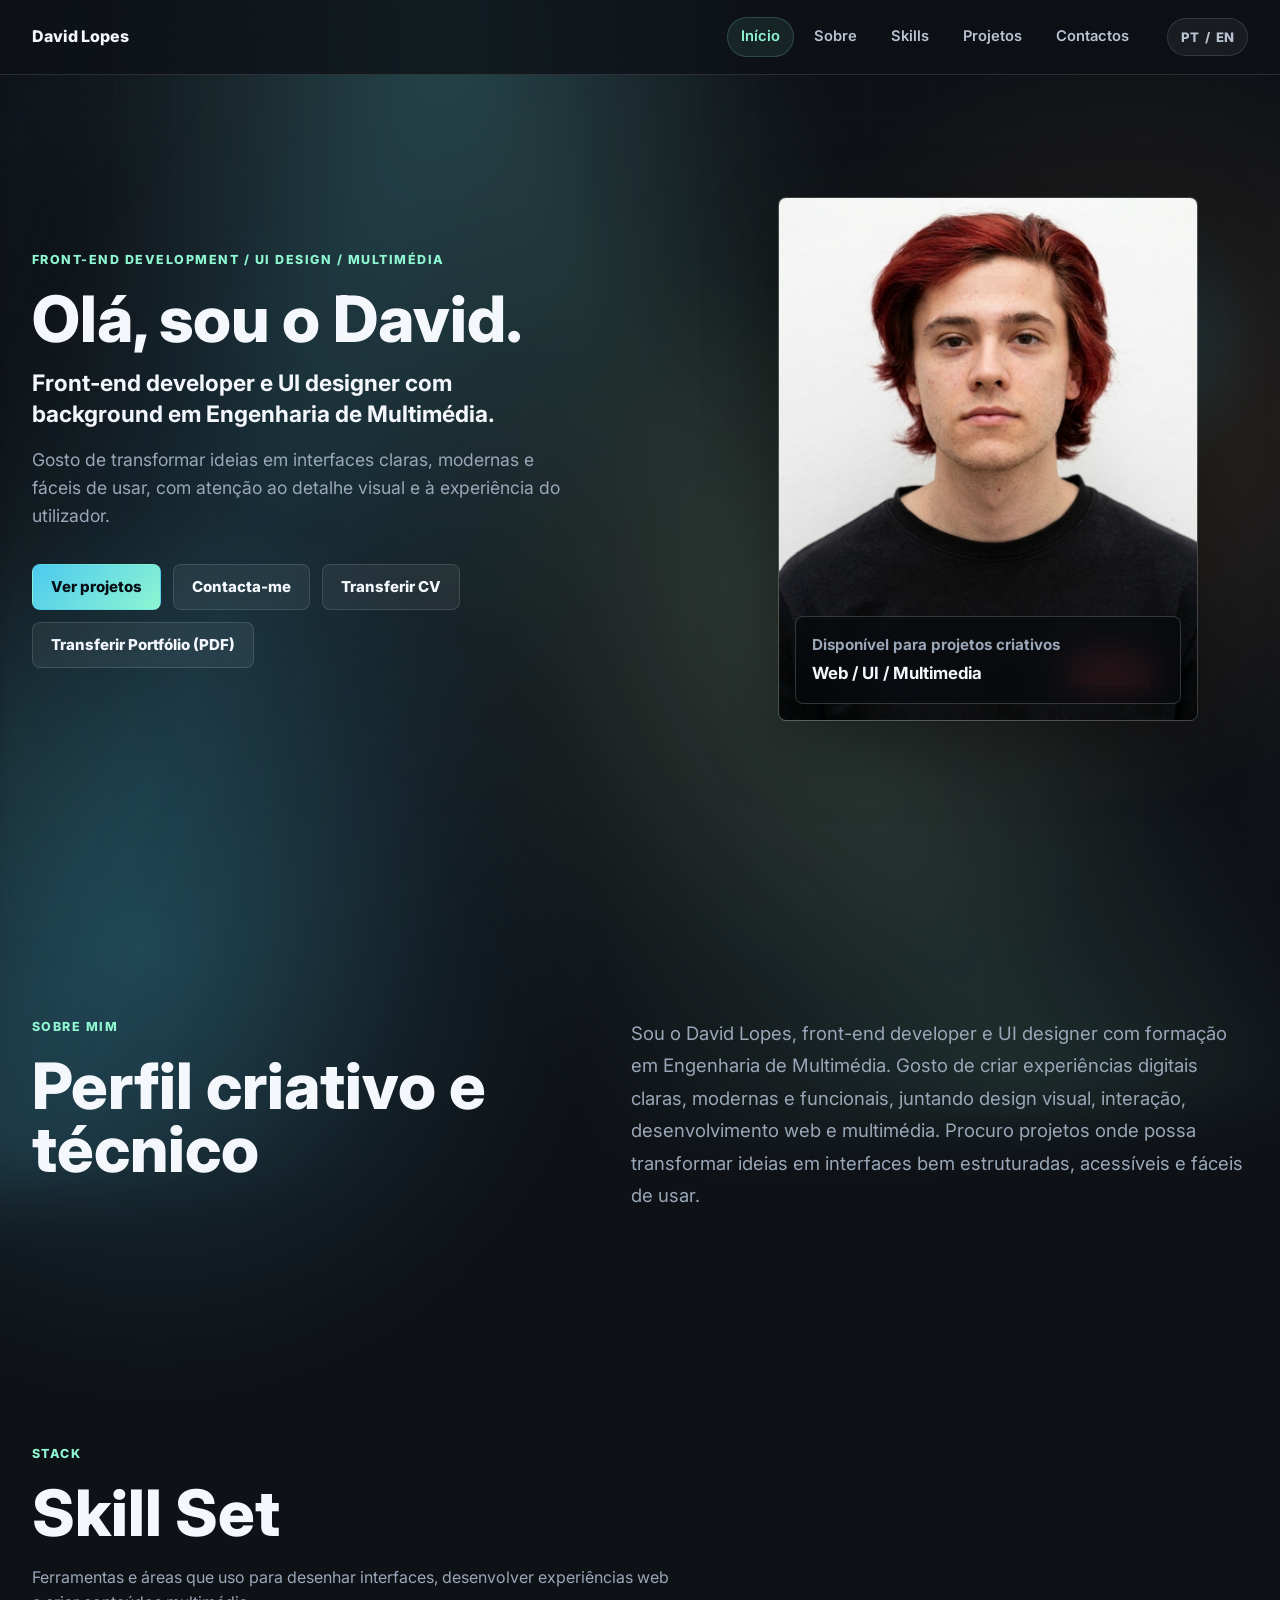
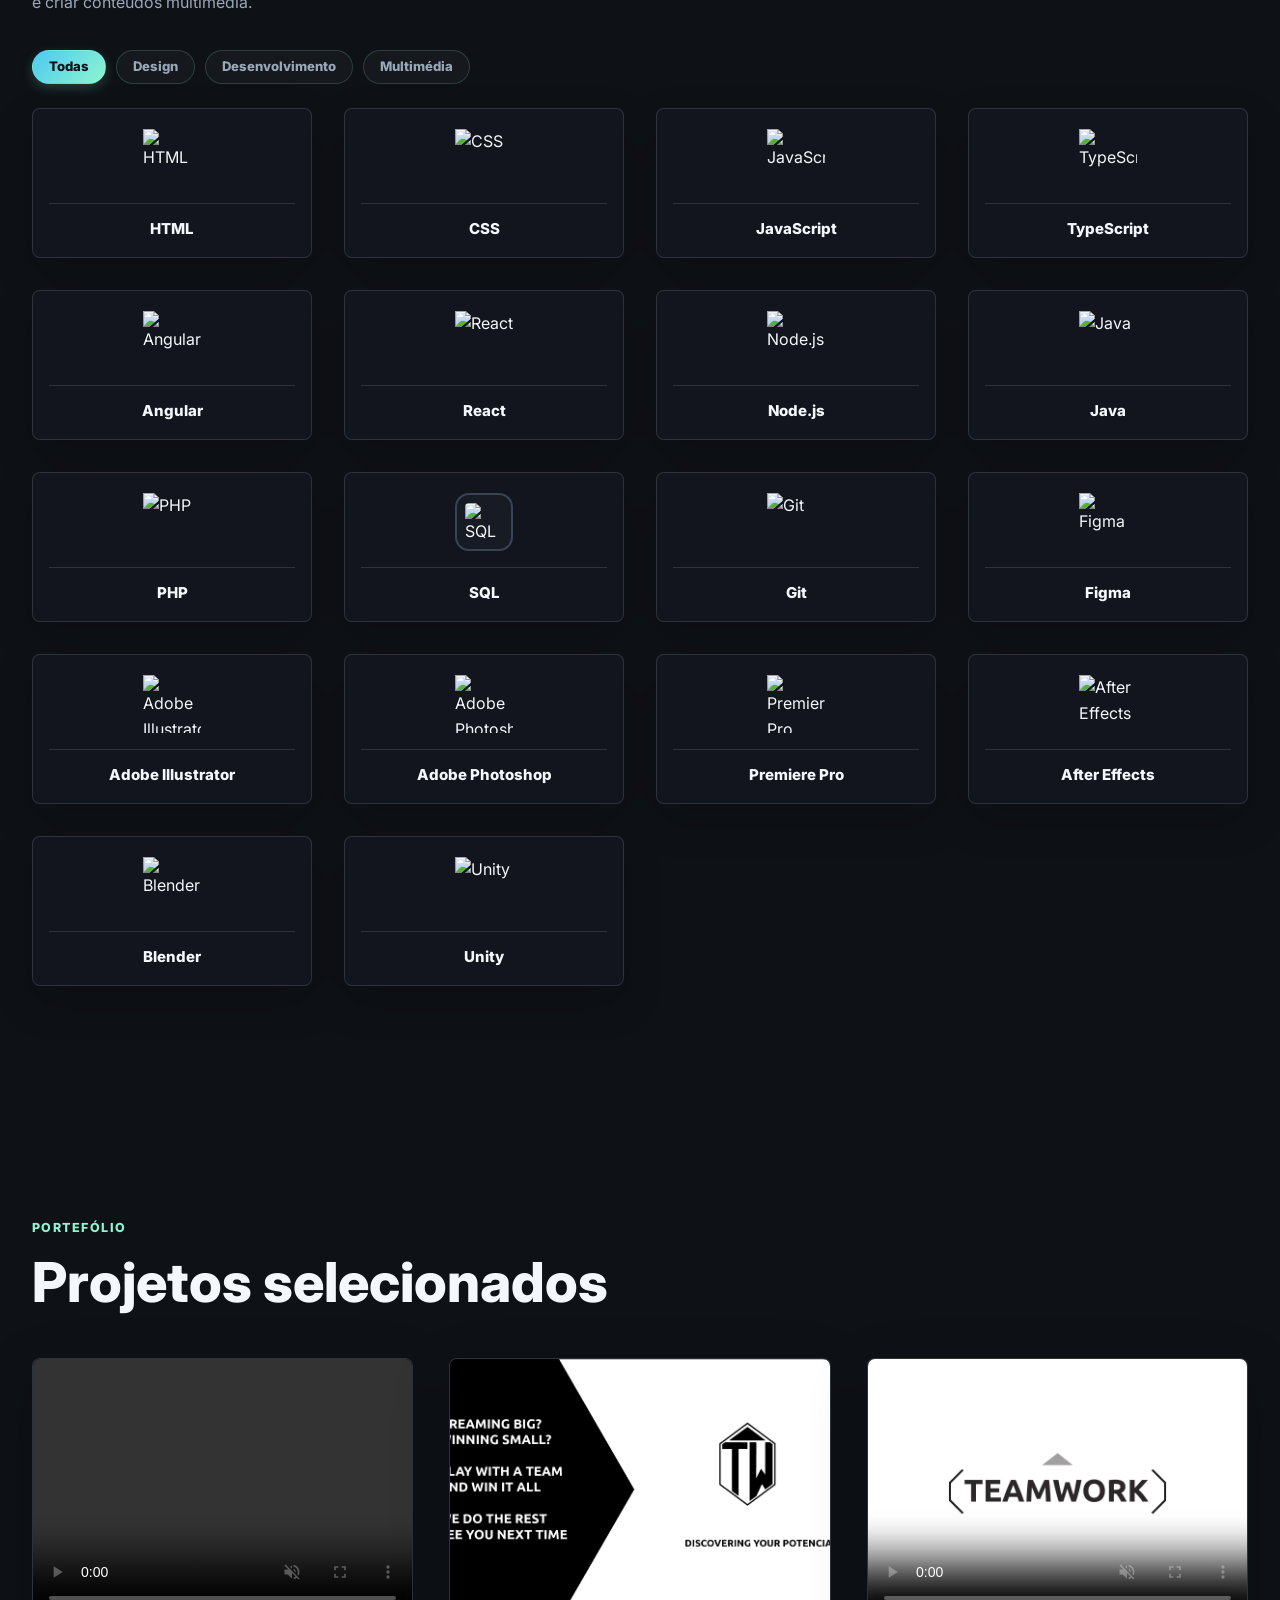
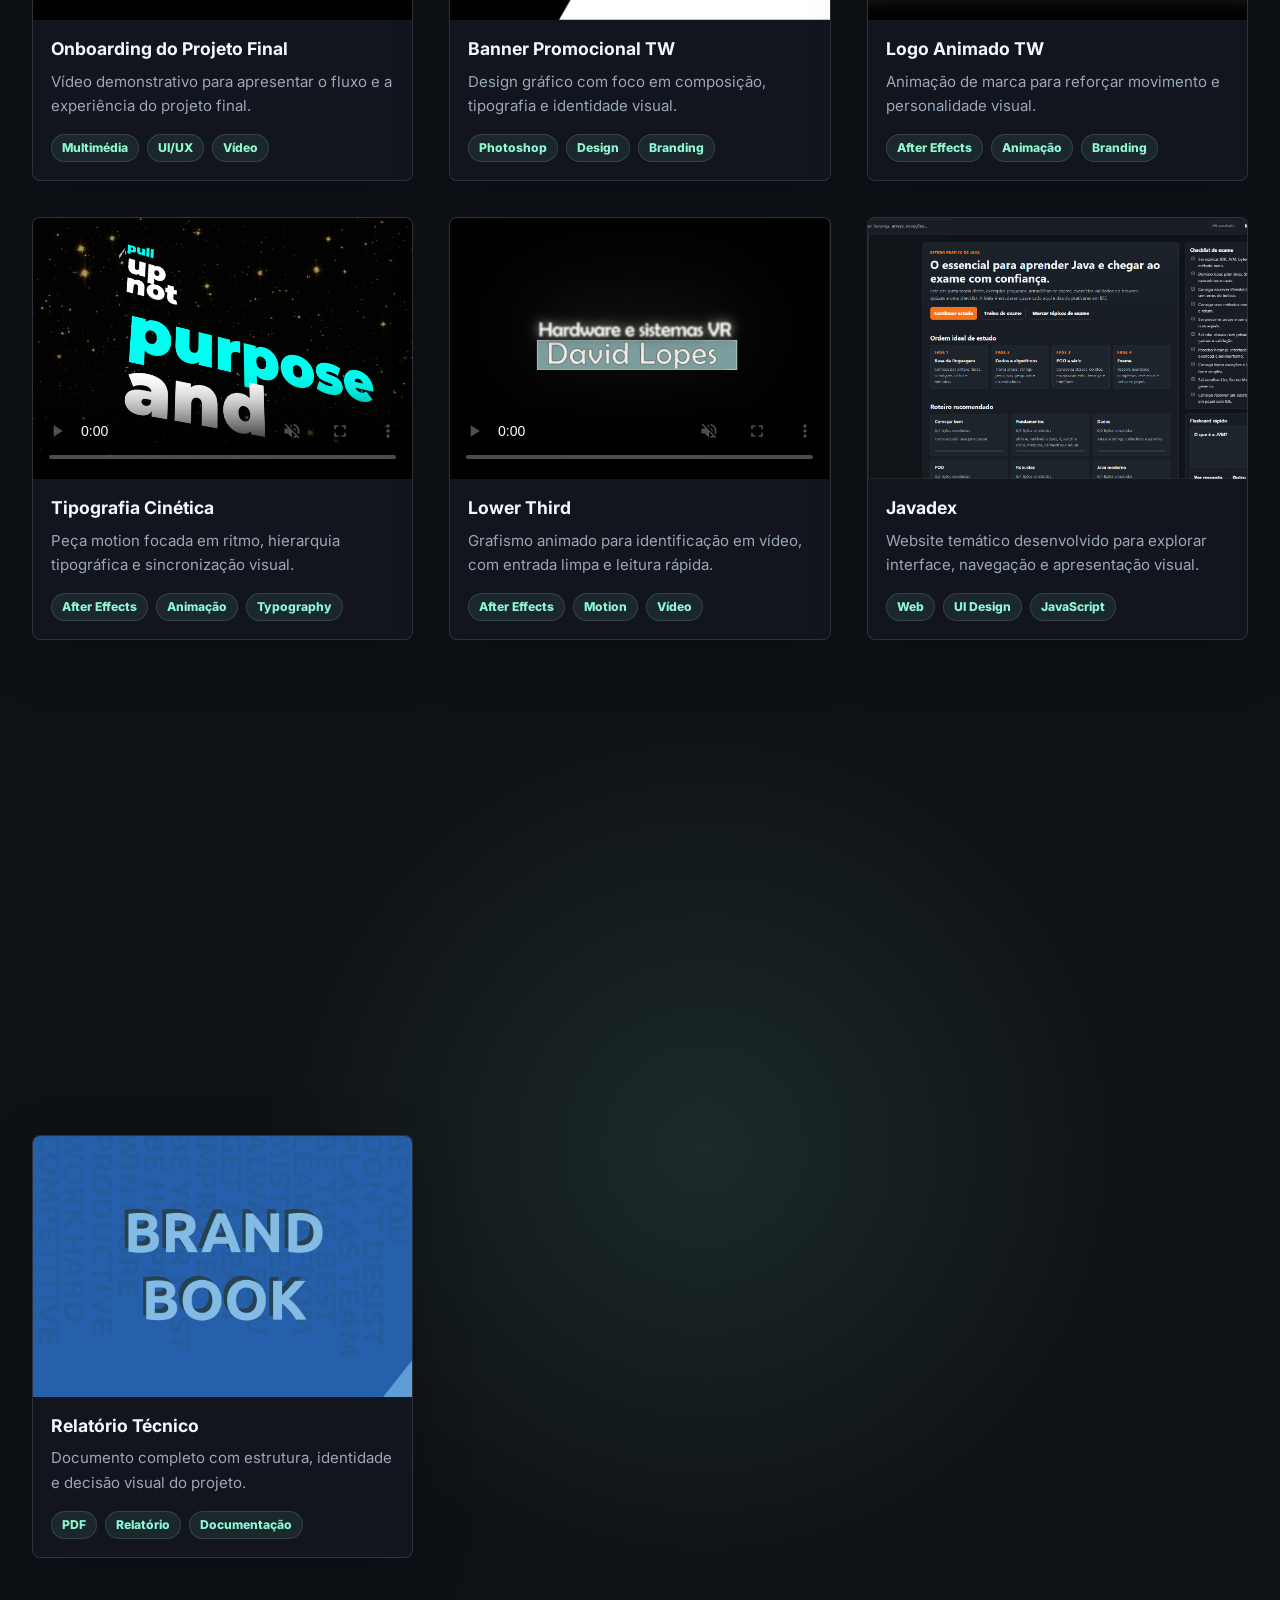
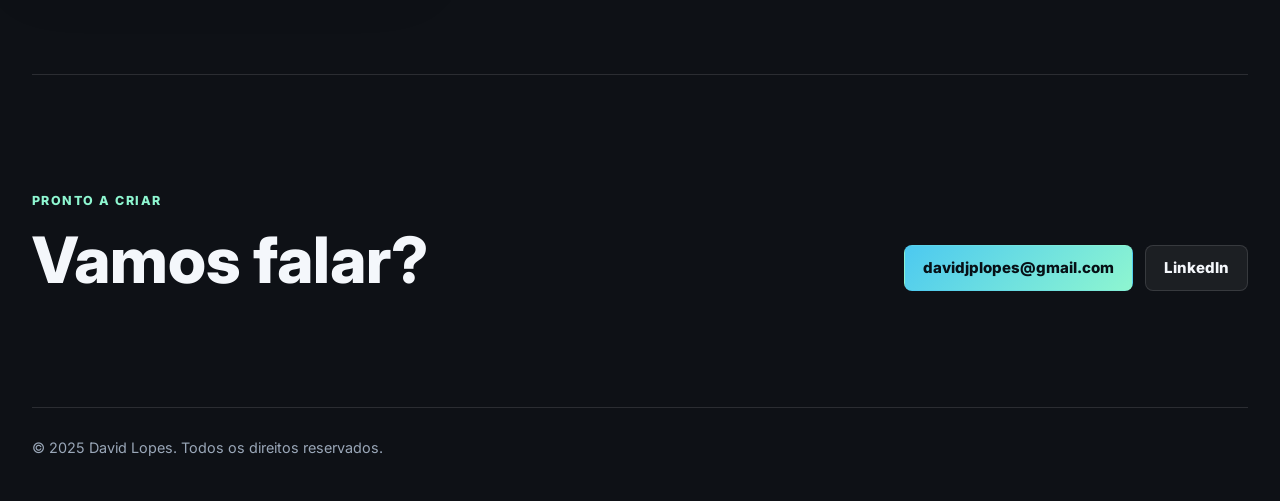
==== commit b02cefdd: "Organized files directly at root level and added interactive PDF and low-volume video player" ====
--- a/index.html
+++ b/index.html
@@ -1,235 +1,369 @@
-<!DOCTYPE html>
-<html lang="pt-PT">
-<head>
-  <meta charset="UTF-8" />
-  <meta name="viewport" content="width=device-width, initial-scale=1.0" />
-  <meta name="description" content="Portefólio de David Lopes, front-end developer, UI designer e engenheiro multimédia." data-i18n-attr="content:meta.description" />
-  <title data-i18n="meta.title">Portefólio | David Lopes</title>
-  <link rel="icon" href="files/icon.png" type="image/png" />
-  <link rel="stylesheet" href="style.css" />
-</head>
-<body>
-  <header class="site-header">
-    <nav class="navbar" aria-label="Navegação principal" data-i18n-attr="aria-label:nav.aria">
-      <a href="#home" class="logo">David Lopes</a>
-      <button class="menu-toggle" type="button" aria-label="Abrir menu" aria-expanded="false" data-i18n-attr="aria-label:nav.menu">
-        <span></span>
-        <span></span>
-        <span></span>
-      </button>
-      <ul class="nav-links">
-        <li><a href="#home" data-i18n="nav.home">Início</a></li>
-        <li><a href="#skills">Skills</a></li>
-        <li><a href="#projetos" data-i18n="nav.projects">Projetos</a></li>
-        <li><a href="#contacto" data-i18n="nav.contacts">Contactos</a></li>
-      </ul>
-      <button class="language-toggle" type="button" aria-label="Switch to English" data-lang-toggle>
-        <span data-i18n="language.current">PT</span>
-        <span aria-hidden="true">/</span>
-        <span data-i18n="language.next">EN</span>
-      </button>
-    </nav>
-  </header>
-
-  <main>
-    <section id="home" class="hero section reveal">
-      <div class="hero-content">
-        <p class="eyebrow" data-i18n="hero.eyebrow">Front-End Development / UI Design / Multimédia</p>
-        <h1 data-i18n="hero.title">Olá, sou o David.</h1>
-        <p class="hero-kicker" data-i18n="hero.kicker">Front-end developer e UI designer com background em Engenharia de Multimédia.</p>
-        <p class="hero-text" data-i18n="hero.text">Gosto de transformar ideias em interfaces claras, modernas e fáceis de usar, com atenção ao detalhe visual e à experiência do utilizador.</p>
-        <div class="hero-actions">
-          <a class="button primary" href="#projetos" data-i18n="hero.projectsCta">Ver projetos</a>
-          <a class="button secondary" href="#contacto" data-i18n="hero.contactCta">Contactar</a>
-        </div>
-      </div>
-
-      <div class="hero-visual">
-        <div class="portrait-card">
-          <img src="files/me.png" alt="David Lopes" />
-          <div class="portrait-caption">
-            <span data-i18n="hero.portraitLabel">Disponível para projetos criativos</span>
-            <strong>Web / UI / Multimedia</strong>
-          </div>
-        </div>
-        <div class="hero-panel" aria-label="Resumo profissional" data-i18n-attr="aria-label:hero.panelAria">
-          <div class="panel-row">
-            <span data-i18n="hero.areaLabel">Área</span>
-            <strong>Web & UI</strong>
-          </div>
-          <div class="panel-row">
-            <span>Base</span>
-            <strong>Portugal</strong>
-          </div>
-          <div class="panel-row">
-            <span data-i18n="hero.focusLabel">Foco</span>
-            <strong data-i18n="hero.focusValue">Web design</strong>
-          </div>
-        </div>
-      </div>
-    </section>
-
-    <section id="skills" class="skills-section section reveal">
-      <div class="section-heading">
-        <p class="eyebrow">Stack</p>
-        <h2>Skill Set</h2>
-      </div>
-      <div class="skills-grid">
-        <article class="skill-card">
-          <img src="files/creative-cloud.png" alt="Adobe Creative Cloud" />
-          <span>Creative Cloud</span>
-        </article>
-        <article class="skill-card">
-          <img src="files/UIUX.png" alt="UI/UX" />
-          <span>UI/UX</span>
-        </article>
-        <article class="skill-card">
-          <img src="files/webdesign.png" alt="Web Design" />
-          <span>Web Design</span>
-        </article>
-        <article class="skill-card">
-          <img src="files/php.png" alt="PHP" />
-          <span>PHP</span>
-        </article>
-        <article class="skill-card">
-          <img src="files/python.png" alt="Python" />
-          <span>Python</span>
-        </article>
-        <article class="skill-card">
-          <img src="files/sql.png" alt="SQL" />
-          <span>SQL</span>
-        </article>
-        <article class="skill-card">
-          <img src="files/unity.png" alt="Unity" />
-          <span>Unity</span>
-        </article>
-        <article class="skill-card">
-          <img src="files/office.png" alt="Office" />
-          <span>Office</span>
-        </article>
-      </div>
-    </section>
-
-    <section id="projetos" class="projects section reveal">
-      <div class="section-heading">
-        <p class="eyebrow" data-i18n="projects.eyebrow">Portefólio</p>
-        <h2 data-i18n="projects.title">Projetos selecionados</h2>
-      </div>
-
-      <div class="projects-grid">
-        <article class="project-card featured">
-          <div class="project-media video-container">
-            <video class="gallery-video" muted playsinline controls preload="metadata">
-              <source src="files/Final_Render_1.mp4" type="video/mp4" />
-            </video>
-          </div>
-          <div class="project-info">
-            <h3 data-i18n="projects.final.title">Onboarding do Projeto Final</h3>
-            <p data-i18n="projects.final.text">Vídeo demonstrativo para apresentar o fluxo e a experiência do projeto final.</p>
-            <div class="tags">
-              <span data-i18n="tags.multimedia">Multimédia</span>
-              <span>UI/UX</span>
-              <span data-i18n="tags.video">Vídeo</span>
-            </div>
-          </div>
-        </article>
-
-        <article class="project-card">
-          <button class="image-button" type="button" aria-label="Abrir Banner Promocional TW" data-i18n-attr="aria-label:projects.bannerAria">
-            <img src="files/ad_logo.png" alt="Banner Promocional TW" />
-          </button>
-          <div class="project-info">
-            <h3 data-i18n="projects.banner.title">Banner Promocional TW</h3>
-            <p data-i18n="projects.banner.text">Design gráfico com foco em composição, tipografia e identidade visual.</p>
-            <div class="tags">
-              <span>Photoshop</span>
-              <span>Design</span>
-              <span>Branding</span>
-            </div>
-          </div>
-        </article>
-
-        <article class="project-card">
-          <div class="project-media video-container">
-            <video class="gallery-video" muted playsinline controls preload="metadata">
-              <source src="files/logo_com_som_final.mp4" type="video/mp4" />
-            </video>
-          </div>
-          <div class="project-info">
-            <h3 data-i18n="projects.logo.title">Logo Animado TW</h3>
-            <p data-i18n="projects.logo.text">Animação de marca para reforçar movimento e personalidade visual.</p>
-            <div class="tags">
-              <span>After Effects</span>
-              <span data-i18n="tags.animation">Animação</span>
-              <span>Branding</span>
-            </div>
-          </div>
-        </article>
-
-        <article class="project-card">
-          <button class="image-button" type="button" aria-label="Abrir Cubo Rubik 3D" data-i18n-attr="aria-label:projects.cubeAria">
-            <img src="files/cubo_rubik.jpg" alt="Cubo Rubik 3D" />
-          </button>
-          <div class="project-info">
-            <h3>Cubo Rubik 3D</h3>
-            <p data-i18n="projects.cube.text">Render 3D com materiais, luz e composição visual para apresentação.</p>
-            <div class="tags">
-              <span>3D</span>
-              <span>Render</span>
-              <span>Blender</span>
-            </div>
-          </div>
-        </article>
-
-        <article class="project-card">
-          <div class="project-media video-container">
-            <video class="gallery-video" muted playsinline controls preload="metadata">
-              <source src="files/ad_mobile_projeto.mp4" type="video/mp4" />
-            </video>
-          </div>
-          <div class="project-info">
-            <h3 data-i18n="projects.mobile.title">Projeto Mobile Ad</h3>
-            <p data-i18n="projects.mobile.text">Formato vertical pensado para ritmo, leitura rápida e redes sociais.</p>
-            <div class="tags">
-              <span data-i18n="tags.video">Vídeo</span>
-              <span>Mobile</span>
-              <span>Promo</span>
-            </div>
-          </div>
-        </article>
-
-        <article class="project-card">
-          <a class="image-button" href="files/Brand_Book.pdf" target="_blank" rel="noreferrer" aria-label="Abrir Brand Book PDF" data-i18n-attr="aria-label:projects.brandBookAria">
-            <img src="files/brandbook.png" alt="Brand Book PDF" />
-          </a>
-          <div class="project-info">
-            <h3 data-i18n="projects.report.title">Relatório Técnico</h3>
-            <p data-i18n="projects.report.text">Documento completo com estrutura, identidade e decisão visual do projeto.</p>
-            <div class="tags">
-              <span>PDF</span>
-              <span data-i18n="tags.report">Relatório</span>
-              <span data-i18n="tags.documentation">Documentação</span>
-            </div>
-          </div>
-        </article>
-      </div>
-    </section>
-
-    <section id="contacto" class="contact section reveal">
-      <div>
-        <h2 data-i18n="contact.title">Vamos falar?</h2>
-      </div>
-      <div class="contact-actions">
-        <a class="button primary" href="https://mail.google.com/mail/?view=cm&fs=1&to=davidjplopes@gmail.com" target="_blank" rel="noreferrer">davidjplopes@gmail.com</a>
-        <a class="button secondary" href="https://www.linkedin.com/in/david-lopes-774a16228/" target="_blank" rel="noreferrer">LinkedIn</a>
-      </div>
-    </section>
-  </main>
-
-  <footer class="site-footer">
-    <p data-i18n="footer.rights">&copy; 2025 David Lopes. Todos os direitos reservados.</p>
-  </footer>
-
-  <script src="script.js"></script>
-</body>
-</html>
+<!DOCTYPE html>
+<html lang="pt-PT">
+<head>
+  <meta charset="UTF-8" />
+  <meta name="viewport" content="width=device-width, initial-scale=1.0" />
+  <meta name="description" content="Portefólio de David Lopes, front-end developer, UI designer e engenheiro multimédia." data-i18n-attr="content:meta.description" />
+  <title data-i18n="meta.title">Portefólio | David Lopes</title>
+  <link rel="icon" href="files/logo.svg" type="image/svg+xml" />
+  <link rel="stylesheet" href="style.css" />
+</head>
+<body>
+  <header class="site-header">
+    <nav class="navbar" aria-label="Navegação principal" data-i18n-attr="aria-label:nav.aria">
+      <a href="#home" class="logo">David Lopes</a>
+      <button class="menu-toggle" type="button" aria-label="Abrir menu" aria-expanded="false" data-i18n-attr="aria-label:nav.menu">
+        <span></span>
+        <span></span>
+        <span></span>
+      </button>
+      <ul class="nav-links">
+        <li><a href="#home" data-i18n="nav.home">Início</a></li>
+        <li><a href="#about" data-i18n="nav.about">Sobre</a></li>
+        <li><a href="#skills" data-i18n="nav.skills">Skills</a></li>
+        <li><a href="#projetos" data-i18n="nav.projects">Projetos</a></li>
+        <li><a href="#contacto" data-i18n="nav.contacts">Contactos</a></li>
+      </ul>
+      <button class="language-toggle" type="button" aria-label="Switch to English" data-lang-toggle>
+        <span data-i18n="language.current">PT</span>
+        <span aria-hidden="true">/</span>
+        <span data-i18n="language.next">EN</span>
+      </button>
+    </nav>
+  </header>
+
+  <main>
+    <section id="home" class="hero section reveal">
+      <div class="hero-content">
+        <p class="eyebrow" data-i18n="hero.eyebrow">Front-End Development / UI Design / Multimédia</p>
+        <h1 data-i18n="hero.title">Olá, sou o David.</h1>
+        <p class="hero-kicker" data-i18n="hero.kicker">Front-end developer e UI designer com background em Engenharia de Multimédia.</p>
+        <p class="hero-text" data-i18n="hero.text">Gosto de transformar ideias em interfaces claras, modernas e fáceis de usar, com atenção al detalhe visual e à experiência do utilizador.</p>
+        <div class="hero-actions">
+          <a class="button primary" href="#projetos" data-i18n="hero.projectsCta">Ver projetos</a>
+          <a class="button secondary" href="#contacto" data-i18n="hero.contactCta">Contacta-me</a>
+          <a class="button secondary" href="files/David_Lopes_CV.pdf" download data-i18n="hero.cvCta">Transferir CV</a>
+          <a class="button secondary" href="files/David_Lopes_Portfolio.pdf" download data-i18n="hero.portfolioCta">Transferir Portfólio (PDF)</a>
+        </div>
+      </div>
+
+      <div class="hero-visual">
+        <div class="portrait-card">
+          <img src="files/me.png" alt="David Lopes" />
+          <div class="portrait-caption">
+            <span data-i18n="hero.portraitLabel">Disponível para projetos criativos</span>
+            <strong>Web / UI / Multimedia</strong>
+          </div>
+        </div>
+      </div>
+    </section>
+
+    <section id="about" class="about section reveal">
+      <div class="section-heading">
+        <p class="eyebrow" data-i18n="about.eyebrow">Sobre mim</p>
+        <h2 data-i18n="about.title">Perfil criativo e técnico</h2>
+      </div>
+      <div class="about-content">
+        <p data-i18n="about.text">Sou o David Lopes, front-end developer e UI designer com formação em Engenharia de Multimédia. Gosto de criar experiências digitais claras, modernas e funcionais, juntando design visual, interação, desenvolvimento web e multimédia. Procuro projetos onde possa transformar ideias em interfaces bem estruturadas, acessíveis e fáceis de usar.</p>
+      </div>
+    </section>
+
+    <section id="skills" class="skills-section section reveal">
+      <div class="section-heading">
+        <p class="eyebrow" data-i18n="skills.eyebrow">Stack</p>
+        <h2 data-i18n="skills.title">Skill Set</h2>
+        <p class="section-intro" data-i18n="skills.intro">Ferramentas e áreas que uso para desenhar interfaces, desenvolver experiências web e criar conteúdos multimédia.</p>
+      </div>
+      <div class="skill-categories" aria-label="Categorias de competências" data-i18n-attr="aria-label:skills.categoriesAria">
+        <button class="category-btn active" data-filter="all" data-i18n="skills.filter.all">Todas</button>
+        <button class="category-btn" data-filter="design" data-i18n="skills.design">Design</button>
+        <button class="category-btn" data-filter="development" data-i18n="skills.development">Development</button>
+        <button class="category-btn" data-filter="multimedia" data-i18n="skills.multimedia">Multimedia</button>
+      </div>
+      <div class="skills-grid">
+        <article class="skill-card" tabindex="0" data-category="development">
+          <img src="https://skillicons.dev/icons?i=html" alt="HTML" />
+          <span>HTML</span>
+          <p class="skill-summary" data-i18n="skills.summary.html">Estrutura o conteúdo e a base semântica das páginas web.</p>
+        </article>
+        <article class="skill-card" tabindex="0" data-category="development">
+          <img src="https://skillicons.dev/icons?i=css" alt="CSS" />
+          <span>CSS</span>
+          <p class="skill-summary" data-i18n="skills.summary.css">Define estilos, layouts responsivos, animações e identidade visual.</p>
+        </article>
+        <article class="skill-card" tabindex="0" data-category="development">
+          <img src="https://skillicons.dev/icons?i=js" alt="JavaScript" />
+          <span>JavaScript</span>
+          <p class="skill-summary" data-i18n="skills.summary.javascript">Adiciona interação, lógica e comportamento dinâmico às interfaces.</p>
+        </article>
+        <article class="skill-card" tabindex="0" data-category="development">
+          <img src="https://skillicons.dev/icons?i=ts" alt="TypeScript" />
+          <span>TypeScript</span>
+          <p class="skill-summary" data-i18n="skills.summary.typescript">Superset de JavaScript que adiciona tipagem estática e segurança ao código.</p>
+        </article>
+        <article class="skill-card" tabindex="0" data-category="development">
+          <img src="https://skillicons.dev/icons?i=angular" alt="Angular" />
+          <span>Angular</span>
+          <p class="skill-summary" data-i18n="skills.summary.angular">Framework para aplicações web estruturadas, escaláveis e reativas.</p>
+        </article>
+        <article class="skill-card" tabindex="0" data-category="development">
+          <img src="https://skillicons.dev/icons?i=react" alt="React" />
+          <span>React</span>
+          <p class="skill-summary" data-i18n="skills.summary.react">Biblioteca para construir interfaces por componentes reutilizáveis.</p>
+        </article>
+        <article class="skill-card" tabindex="0" data-category="development">
+          <img src="https://skillicons.dev/icons?i=nodejs" alt="Node.js" />
+          <span>Node.js</span>
+          <p class="skill-summary" data-i18n="skills.summary.nodejs">Ambiente JavaScript para criar servidores, APIs e ferramentas web.</p>
+        </article>
+        <article class="skill-card" tabindex="0" data-category="development">
+          <img src="https://skillicons.dev/icons?i=java" alt="Java" />
+          <span>Java</span>
+          <p class="skill-summary" data-i18n="skills.summary.java">Linguagem orientada a objetos para lógica, apps e bases sólidas de programação.</p>
+        </article>
+        <article class="skill-card" tabindex="0" data-category="development">
+          <img src="https://skillicons.dev/icons?i=php" alt="PHP" />
+          <span>PHP</span>
+          <p class="skill-summary" data-i18n="skills.summary.php">Linguagem server-side usada para sites dinâmicos e integração com bases de dados.</p>
+        </article>
+        <article class="skill-card" tabindex="0" data-category="development">
+          <img class="framed-skill-icon" src="https://cdn.jsdelivr.net/gh/devicons/devicon/icons/azuresqldatabase/azuresqldatabase-original.svg" alt="SQL" />
+          <span>SQL</span>
+          <p class="skill-summary" data-i18n="skills.summary.sql">Consulta, organiza e relaciona dados em bases de dados relacionais.</p>
+        </article>
+        <article class="skill-card" tabindex="0" data-category="development">
+          <img src="https://skillicons.dev/icons?i=git" alt="Git" />
+          <span>Git</span>
+          <p class="skill-summary" data-i18n="skills.summary.git">Sistema de controlo de versões para gerir e rastrear o histórico do código.</p>
+        </article>
+        <article class="skill-card" tabindex="0" data-category="design">
+          <img src="https://skillicons.dev/icons?i=figma" alt="Figma" />
+          <span>Figma</span>
+          <p class="skill-summary" data-i18n="skills.summary.figma">Ferramenta de design e prototipagem colaborativa para interfaces digitais.</p>
+        </article>
+        <article class="skill-card" tabindex="0" data-category="design">
+          <img src="https://skillicons.dev/icons?i=ai" alt="Adobe Illustrator" />
+          <span>Adobe Illustrator</span>
+          <p class="skill-summary" data-i18n="skills.summary.illustrator">Cria ilustrações vetoriais, logótipos, ícones e peças gráficas escaláveis.</p>
+        </article>
+        <article class="skill-card" tabindex="0" data-category="design multimedia">
+          <img src="https://skillicons.dev/icons?i=ps" alt="Adobe Photoshop" />
+          <span>Adobe Photoshop</span>
+          <p class="skill-summary" data-i18n="skills.summary.photoshop">Edita imagens, composições visuais, mockups e tratamento gráfico.</p>
+        </article>
+        <article class="skill-card" tabindex="0" data-category="multimedia">
+          <img src="https://skillicons.dev/icons?i=pr" alt="Premiere Pro" />
+          <span>Premiere Pro</span>
+          <p class="skill-summary" data-i18n="skills.summary.premiere">Edita vídeo, ritmo, cortes, áudio e conteúdos para formatos digitais.</p>
+        </article>
+        <article class="skill-card" tabindex="0" data-category="multimedia">
+          <img src="https://skillicons.dev/icons?i=ae" alt="After Effects" />
+          <span>After Effects</span>
+          <p class="skill-summary" data-i18n="skills.summary.afterEffects">Produz motion graphics, animações, títulos e efeitos visuais.</p>
+        </article>
+        <article class="skill-card" tabindex="0" data-category="multimedia design">
+          <img src="https://skillicons.dev/icons?i=blender" alt="Blender" />
+          <span>Blender</span>
+          <p class="skill-summary" data-i18n="skills.summary.blender">Modela, ilumina, anima e renderiza projetos 3D.</p>
+        </article>
+        <article class="skill-card" tabindex="0" data-category="multimedia">
+          <img src="https://skillicons.dev/icons?i=unity" alt="Unity" />
+          <span>Unity</span>
+          <p class="skill-summary" data-i18n="skills.summary.unity">Cria experiências interativas, jogos e protótipos em tempo real.</p>
+        </article>
+      </div>
+    </section>
+
+    <section id="projetos" class="projects section reveal">
+      <div class="section-heading">
+        <p class="eyebrow" data-i18n="projects.eyebrow">Portefólio</p>
+        <h2 data-i18n="projects.title">Projetos selecionados</h2>
+      </div>
+
+      <div class="projects-grid">
+        <article class="project-card">
+          <div class="project-media video-container">
+            <video class="gallery-video" muted playsinline controls preload="metadata">
+              <source src="files/Final_Render_1.mp4" type="video/mp4" />
+            </video>
+            <button class="video-play" type="button" aria-label="Reproduzir vídeo" data-i18n-attr="aria-label:projects.playVideoAria"></button>
+          </div>
+          <div class="project-info">
+            <h3 data-i18n="projects.final.title">Onboarding do Projeto Final</h3>
+            <p data-i18n="projects.final.text">Vídeo demonstrativo para apresentar o fluxo e a experiência do projeto final.</p>
+            <div class="tags">
+              <span data-i18n="tags.multimedia">Multimédia</span>
+              <span>UI/UX</span>
+              <span data-i18n="tags.video">Vídeo</span>
+            </div>
+          </div>
+        </article>
+
+        <article class="project-card">
+          <button class="image-button" type="button" aria-label="Abrir Banner Promocional TW" data-i18n-attr="aria-label:projects.bannerAria">
+            <img src="files/ad_logo.png" alt="Banner Promocional TW" />
+          </button>
+          <div class="project-info">
+            <h3 data-i18n="projects.banner.title">Banner Promocional TW</h3>
+            <p data-i18n="projects.banner.text">Design gráfico com foco em composição, tipografia e identidade visual.</p>
+            <div class="tags">
+              <span>Photoshop</span>
+              <span>Design</span>
+              <span>Branding</span>
+            </div>
+          </div>
+        </article>
+
+        <article class="project-card">
+          <div class="project-media video-container">
+            <video class="gallery-video" muted playsinline controls preload="metadata" poster="files/logo_animado_thumb.jpg">
+              <source src="files/logo_com_som_final.mp4" type="video/mp4" />
+            </video>
+            <button class="video-play" type="button" aria-label="Reproduzir vídeo" data-i18n-attr="aria-label:projects.playVideoAria"></button>
+          </div>
+          <div class="project-info">
+            <h3 data-i18n="projects.logo.title">Logo Animado TW</h3>
+            <p data-i18n="projects.logo.text">Animação de marca para reforçar movimento e personalidade visual.</p>
+            <div class="tags">
+              <span>After Effects</span>
+              <span data-i18n="tags.animation">Animação</span>
+              <span>Branding</span>
+            </div>
+          </div>
+        </article>
+
+        <article class="project-card">
+          <div class="project-media video-container">
+            <video class="gallery-video" muted playsinline controls preload="metadata" poster="files/kinetic_typo.png">
+              <source src="files/Tipografia_Cinetica.mp4" type="video/mp4" />
+            </video>
+            <button class="video-play" type="button" aria-label="Reproduzir vídeo" data-i18n-attr="aria-label:projects.playVideoAria"></button>
+          </div>
+          <div class="project-info">
+            <h3 data-i18n="projects.kinetic.title">Tipografia Cinética</h3>
+            <p data-i18n="projects.kinetic.text">Peça motion focada em ritmo, hierarquia tipográfica e sincronização visual.</p>
+            <div class="tags">
+              <span>After Effects</span>
+              <span data-i18n="tags.animation">Animação</span>
+              <span>Typography</span>
+            </div>
+          </div>
+        </article>
+
+        <article class="project-card">
+          <div class="project-media video-container">
+            <video class="gallery-video" muted playsinline controls preload="metadata" poster="files/lower_third.png">
+              <source src="files/Lower_third.mp4" type="video/mp4" />
+            </video>
+            <button class="video-play" type="button" aria-label="Reproduzir vídeo" data-i18n-attr="aria-label:projects.playVideoAria"></button>
+          </div>
+          <div class="project-info">
+            <h3 data-i18n="projects.lowerThird.title">Lower Third</h3>
+            <p data-i18n="projects.lowerThird.text">Grafismo animado para identificação em vídeo, com entrada limpa e leitura rápida.</p>
+            <div class="tags">
+              <span>After Effects</span>
+              <span>Motion</span>
+              <span data-i18n="tags.video">Vídeo</span>
+            </div>
+          </div>
+        </article>
+
+        <article class="project-card">
+          <a class="image-button" href="https://nashi34.github.io/javadex/" target="_blank" rel="noreferrer" aria-label="Abrir Javadex" data-i18n-attr="aria-label:projects.javadexAria">
+            <img src="files/javadex.png" alt="Javadex" />
+          </a>
+          <div class="project-info">
+            <h3 data-i18n="projects.javadex.title">Javadex</h3>
+            <p data-i18n="projects.javadex.text">Website temático desenvolvido para explorar interface, navegação e apresentação visual.</p>
+            <div class="tags">
+              <span>Web</span>
+              <span>UI Design</span>
+              <span>JavaScript</span>
+            </div>
+          </div>
+        </article>
+
+        <article class="project-card">
+          <a class="image-button" href="https://nashi34.github.io/V.GRAPHIKS/" target="_blank" rel="noreferrer" aria-label="Abrir Vgraphiks" data-i18n-attr="aria-label:projects.vgraphiksAria">
+            <img src="files/vgraphiks.png" alt="Vgraphiks" />
+          </a>
+          <div class="project-info">
+            <h3 data-i18n="projects.vgraphiks.title">Vgraphiks</h3>
+            <p data-i18n="projects.vgraphiks.text">Website de identidade visual com foco em composição, portefólio e presença digital.</p>
+            <div class="tags">
+              <span>Web Design</span>
+              <span>Branding</span>
+              <span>UI/UX</span>
+            </div>
+          </div>
+        </article>
+
+        <article class="project-card">
+          <button class="image-button" type="button" aria-label="Abrir Cubo Rubik 3D" data-i18n-attr="aria-label:projects.cubeAria">
+            <img src="files/cubo_rubik.jpg" alt="Cubo Rubik 3D" />
+          </button>
+          <div class="project-info">
+            <h3>Cubo Rubik 3D</h3>
+            <p data-i18n="projects.cube.text">Render 3D com materiais, luz e composição visual para apresentação.</p>
+            <div class="tags">
+              <span>3D</span>
+              <span>Render</span>
+              <span>Blender</span>
+            </div>
+          </div>
+        </article>
+
+        <article class="project-card">
+          <div class="project-media video-container">
+            <video class="gallery-video" muted playsinline controls preload="metadata" poster="files/mobile_ad_thumb.jpg">
+              <source src="files/ad_mobile_projeto.mp4" type="video/mp4" />
+            </video>
+            <button class="video-play" type="button" aria-label="Reproduzir vídeo" data-i18n-attr="aria-label:projects.playVideoAria"></button>
+          </div>
+          <div class="project-info">
+            <h3 data-i18n="projects.mobile.title">Projeto Mobile Ad</h3>
+            <p data-i18n="projects.mobile.text">Formato vertical pensado para ritmo, leitura rápida e redes sociais.</p>
+            <div class="tags">
+              <span data-i18n="tags.video">Vídeo</span>
+              <span>Mobile</span>
+              <span>Promo</span>
+            </div>
+          </div>
+        </article>
+
+        <article class="project-card">
+          <a class="image-button" href="files/Brand_Book.pdf" target="_blank" rel="noreferrer" aria-label="Abrir Brand Book PDF" data-i18n-attr="aria-label:projects.brandBookAria">
+            <img src="files/brandbook.png" alt="Brand Book PDF" />
+          </a>
+          <div class="project-info">
+            <h3 data-i18n="projects.report.title">Relatório Técnico</h3>
+            <p data-i18n="projects.report.text">Documento completo com estrutura, identidade e decisão visual do projeto.</p>
+            <div class="tags">
+              <span>PDF</span>
+              <span data-i18n="tags.report">Relatório</span>
+              <span data-i18n="tags.documentation">Documentação</span>
+            </div>
+          </div>
+        </article>
+      </div>
+    </section>
+
+    <section id="contacto" class="contact section reveal">
+      <div>
+        <p class="eyebrow" data-i18n="contact.eyebrow">Pronto a criar</p>
+        <h2 data-i18n="contact.title">Vamos falar?</h2>
+      </div>
+      <div class="contact-actions">
+        <a class="button primary" href="https://mail.google.com/mail/?view=cm&fs=1&to=davidjplopes@gmail.com" target="_blank" rel="noreferrer">davidjplopes@gmail.com</a>
+        <a class="button secondary" href="https://www.linkedin.com/in/david-lopes-774a16228/" target="_blank" rel="noreferrer">LinkedIn</a>
+      </div>
+    </section>
+  </main>
+
+  <footer class="site-footer">
+    <p data-i18n="footer.rights">&copy; 2025 David Lopes. Todos os direitos reservados.</p>
+  </footer>
+
+  <script src="script.js"></script>
+</body>
+</html>
--- a/style.css
+++ b/style.css
@@ -1,690 +1,1063 @@
-@import url("https://fonts.googleapis.com/css2?family=Inter:wght@400;500;600;700;800&display=swap");
-
-:root {
-  --bg: #0e1116;
-  --surface: rgba(20, 24, 32, 0.78);
-  --surface-strong: #171c25;
-  --text: #f4f7fb;
-  --muted: #9aa7b8;
-  --line: rgba(255, 255, 255, 0.12);
-  --accent: #4cc9f0;
-  --accent-2: #8ef6d0;
-  --accent-3: #ffb86b;
-  --shadow: 0 24px 70px rgba(0, 0, 0, 0.38);
-  --radius: 8px;
-  --max-width: 1180px;
-  --header-height: 74px;
-}
-
-* {
-  box-sizing: border-box;
-  margin: 0;
-  padding: 0;
-}
-
-html {
-  scroll-behavior: smooth;
-}
-
-body {
-  min-height: 100vh;
-  font-family: "Inter", Arial, sans-serif;
-  color: var(--text);
-  background:
-    radial-gradient(circle at 12% 18%, rgba(76, 201, 240, 0.18), transparent 28rem),
-    radial-gradient(circle at 88% 8%, rgba(255, 184, 107, 0.12), transparent 24rem),
-    radial-gradient(circle at 55% 82%, rgba(142, 246, 208, 0.11), transparent 28rem),
-    var(--bg);
-  line-height: 1.6;
-}
-
-body::before {
-  content: "";
-  position: fixed;
-  inset: 0;
-  z-index: -1;
-  pointer-events: none;
-  opacity: 0.18;
-  background-image:
-    linear-gradient(rgba(255, 255, 255, 0.08) 1px, transparent 1px),
-    linear-gradient(90deg, rgba(255, 255, 255, 0.08) 1px, transparent 1px);
-  background-size: 58px 58px;
-  mask-image: linear-gradient(to bottom, black, transparent 82%);
-}
-
-a {
-  color: inherit;
-  text-decoration: none;
-}
-
-img,
-video {
-  display: block;
-  max-width: 100%;
-}
-
-button {
-  font: inherit;
-}
-
-.site-header {
-  position: sticky;
-  top: 0;
-  z-index: 20;
-  border-bottom: 1px solid var(--line);
-  background: rgba(14, 17, 22, 0.78);
-  backdrop-filter: blur(18px);
-}
-
-.navbar {
-  width: min(100% - 32px, var(--max-width));
-  min-height: var(--header-height);
-  margin: 0 auto;
-  display: flex;
-  align-items: center;
-  justify-content: space-between;
-  gap: 24px;
-}
-
-.logo {
-  font-size: 1rem;
-  font-weight: 800;
-  letter-spacing: 0;
-}
-
-.nav-links {
-  display: flex;
-  align-items: center;
-  gap: 6px;
-  list-style: none;
-}
-
-.nav-links a {
-  display: inline-flex;
-  min-height: 40px;
-  align-items: center;
-  border-radius: 999px;
-  padding: 0 14px;
-  color: var(--muted);
-  font-size: 0.92rem;
-  font-weight: 600;
-  transition: color 180ms ease, background 180ms ease;
-}
-
-.nav-links a:hover,
-.nav-links a:focus-visible {
-  color: var(--text);
-  background: rgba(255, 255, 255, 0.08);
-}
-
-.language-toggle {
-  display: inline-flex;
-  min-height: 38px;
-  align-items: center;
-  gap: 6px;
-  border: 1px solid var(--line);
-  border-radius: 999px;
-  padding: 0 13px;
-  background: rgba(255, 255, 255, 0.06);
-  color: var(--text);
-  font-size: 0.82rem;
-  font-weight: 800;
-  cursor: pointer;
-  transition: transform 180ms ease, border-color 180ms ease, background 180ms ease;
-}
-
-.language-toggle:hover,
-.language-toggle:focus-visible {
-  transform: translateY(-1px);
-  border-color: rgba(76, 201, 240, 0.5);
-  background: rgba(255, 255, 255, 0.1);
-}
-
-.menu-toggle {
-  display: none;
-  width: 42px;
-  height: 42px;
-  border: 1px solid var(--line);
-  border-radius: var(--radius);
-  background: rgba(255, 255, 255, 0.06);
-  color: var(--text);
-  cursor: pointer;
-}
-
-.menu-toggle span {
-  display: block;
-  width: 18px;
-  height: 2px;
-  margin: 4px auto;
-  border-radius: 99px;
-  background: currentColor;
-}
-
-.section {
-  width: min(100% - 32px, var(--max-width));
-  margin: 0 auto;
-  padding: 92px 0;
-}
-
-.hero {
-  min-height: calc(100vh - var(--header-height));
-  display: grid;
-  grid-template-columns: minmax(0, 1fr) minmax(260px, 340px);
-  align-items: center;
-  gap: 64px;
-  padding-top: 58px;
-}
-
-.hero-content {
-  max-width: 640px;
-}
-
-.eyebrow {
-  margin-bottom: 18px;
-  color: var(--accent-2);
-  font-size: 0.78rem;
-  font-weight: 800;
-  letter-spacing: 0.12em;
-  text-transform: uppercase;
-}
-
-.hero h1,
-.section-heading h2,
-.contact h2 {
-  letter-spacing: 0;
-  line-height: 0.98;
-}
-
-.hero h1 {
-  max-width: 620px;
-  font-size: clamp(2.4rem, 5vw, 4.55rem);
-  font-weight: 800;
-}
-
-.hero-kicker {
-  max-width: 580px;
-  margin-top: 18px;
-  color: var(--text);
-  font-size: clamp(1.1rem, 2vw, 1.42rem);
-  font-weight: 700;
-  line-height: 1.35;
-}
-
-.hero-text {
-  max-width: 560px;
-  margin-top: 16px;
-  color: var(--muted);
-  font-size: clamp(0.98rem, 1.5vw, 1.1rem);
-}
-
-.hero-actions,
-.contact-actions {
-  display: flex;
-  flex-wrap: wrap;
-  gap: 12px;
-  margin-top: 34px;
-}
-
-.button {
-  display: inline-flex;
-  min-height: 46px;
-  align-items: center;
-  justify-content: center;
-  border: 1px solid var(--line);
-  border-radius: var(--radius);
-  padding: 0 18px;
-  font-size: 0.94rem;
-  font-weight: 800;
-  transition: transform 180ms ease, border-color 180ms ease, background 180ms ease;
-}
-
-.button:hover {
-  transform: translateY(-2px);
-}
-
-.button.primary {
-  border-color: transparent;
-  background: linear-gradient(135deg, var(--accent), var(--accent-2));
-  color: #071016;
-}
-
-.button.secondary {
-  background: rgba(255, 255, 255, 0.06);
-  color: var(--text);
-}
-
-.hero-visual {
-  position: relative;
-  display: grid;
-  gap: 14px;
-  width: min(100%, 340px);
-  justify-self: end;
-}
-
-.hero-visual::before {
-  content: "";
-  position: absolute;
-  inset: 36px -18px auto auto;
-  width: 52%;
-  aspect-ratio: 1;
-  border-radius: 50%;
-  background: rgba(76, 201, 240, 0.18);
-  filter: blur(34px);
-  z-index: -1;
-}
-
-.portrait-card {
-  position: relative;
-  overflow: hidden;
-  border: 1px solid var(--line);
-  border-radius: var(--radius);
-  background: linear-gradient(160deg, rgba(255, 255, 255, 0.12), rgba(255, 255, 255, 0.03));
-  box-shadow: var(--shadow);
-}
-
-.portrait-card img {
-  width: 100%;
-  aspect-ratio: 4 / 5;
-  object-fit: cover;
-}
-
-.portrait-caption {
-  position: absolute;
-  left: 14px;
-  right: 14px;
-  bottom: 14px;
-  display: grid;
-  gap: 2px;
-  border: 1px solid rgba(255, 255, 255, 0.18);
-  border-radius: var(--radius);
-  padding: 12px;
-  background: rgba(7, 10, 14, 0.72);
-  backdrop-filter: blur(18px);
-}
-
-.portrait-caption span {
-  color: var(--muted);
-  font-size: 0.78rem;
-  font-weight: 700;
-}
-
-.portrait-caption strong {
-  font-size: 0.98rem;
-}
-
-.hero-panel {
-  border: 1px solid var(--line);
-  border-radius: var(--radius);
-  padding: 18px;
-  background: linear-gradient(180deg, rgba(255, 255, 255, 0.08), rgba(255, 255, 255, 0.03));
-  box-shadow: var(--shadow);
-}
-
-.panel-row {
-  display: flex;
-  align-items: center;
-  justify-content: space-between;
-  gap: 16px;
-  border-bottom: 1px solid var(--line);
-  padding: 18px 0;
-}
-
-.panel-row:first-child {
-  padding-top: 0;
-}
-
-.panel-row:last-child {
-  border-bottom: 0;
-  padding-bottom: 0;
-}
-
-.panel-row span {
-  color: var(--muted);
-  font-size: 0.86rem;
-}
-
-.panel-row strong {
-  font-size: 1rem;
-  text-align: right;
-}
-
-.section-heading {
-  max-width: 720px;
-  margin-bottom: 34px;
-}
-
-.section-heading h2,
-.contact h2 {
-  font-size: clamp(2.2rem, 5vw, 4.6rem);
-  font-weight: 800;
-}
-
-.projects .section-heading h2 {
-  font-size: clamp(2.1rem, 4.3vw, 4rem);
-}
-
-.skills-grid {
-  display: grid;
-  grid-template-columns: repeat(4, minmax(150px, 1fr));
-  gap: 16px;
-}
-
-.skill-card {
-  min-height: 142px;
-  display: grid;
-  grid-template-rows: 1fr auto;
-  align-items: center;
-  justify-items: center;
-  gap: 16px;
-  border: 1px solid var(--line);
-  border-radius: var(--radius);
-  padding: 20px 16px 16px;
-  background: var(--surface);
-  box-shadow: 0 16px 40px rgba(0, 0, 0, 0.18);
-  transition: transform 180ms ease, border-color 180ms ease, background 180ms ease;
-}
-
-.skill-card:hover {
-  transform: translateY(-4px);
-  border-color: rgba(76, 201, 240, 0.55);
-  background: rgba(28, 34, 45, 0.86);
-}
-
-.skill-card img {
-  width: 58px;
-  height: 58px;
-  object-fit: contain;
-}
-
-.skill-card span {
-  width: 100%;
-  border-top: 1px solid var(--line);
-  padding-top: 13px;
-  color: var(--text);
-  font-size: 0.94rem;
-  font-weight: 800;
-  text-align: center;
-}
-
-.projects-grid {
-  display: grid;
-  grid-template-columns: repeat(3, minmax(0, 1fr));
-  gap: 18px;
-}
-
-.project-card {
-  min-width: 0;
-  overflow: hidden;
-  border: 1px solid var(--line);
-  border-radius: var(--radius);
-  background: var(--surface);
-  box-shadow: 0 18px 60px rgba(0, 0, 0, 0.2);
-}
-
-.project-card.featured {
-  grid-column: span 2;
-}
-
-.project-media,
-.image-button {
-  position: relative;
-  width: 100%;
-  aspect-ratio: 16 / 11;
-  overflow: hidden;
-  border: 0;
-  background: #080a0e;
-}
-
-.project-media video,
-.image-button img {
-  width: 100%;
-  height: 100%;
-  object-fit: cover;
-  transition: transform 220ms ease;
-}
-
-.project-card:hover .image-button img,
-.project-card:hover .project-media video {
-  transform: scale(1.035);
-}
-
-.image-button {
-  display: block;
-  cursor: zoom-in;
-}
-
-a.image-button {
-  cursor: pointer;
-}
-
-.project-info {
-  padding: 18px;
-}
-
-.project-info h3 {
-  font-size: 1.1rem;
-  line-height: 1.25;
-}
-
-.project-info p {
-  margin-top: 10px;
-  color: var(--muted);
-  font-size: 0.94rem;
-}
-
-.tags {
-  display: flex;
-  flex-wrap: wrap;
-  gap: 8px;
-  margin-top: 16px;
-}
-
-.tags span {
-  display: inline-flex;
-  min-height: 28px;
-  align-items: center;
-  border: 1px solid var(--line);
-  border-radius: 999px;
-  padding: 0 10px;
-  color: var(--accent-2);
-  background: rgba(142, 246, 208, 0.08);
-  font-size: 0.76rem;
-  font-weight: 800;
-}
-
-.contact {
-  display: grid;
-  grid-template-columns: minmax(0, 1fr) auto;
-  align-items: end;
-  gap: 32px;
-  border-top: 1px solid var(--line);
-}
-
-.contact-actions {
-  justify-content: flex-end;
-  margin-top: 0;
-}
-
-.site-footer {
-  width: min(100% - 32px, var(--max-width));
-  margin: 0 auto;
-  border-top: 1px solid var(--line);
-  padding: 28px 0 42px;
-  color: var(--muted);
-  font-size: 0.9rem;
-}
-
-.modal {
-  position: fixed;
-  inset: 0;
-  z-index: 100;
-  display: grid;
-  place-items: center;
-  padding: 24px;
-  background: rgba(4, 6, 10, 0.86);
-  backdrop-filter: blur(14px);
-}
-
-.modal-content {
-  max-width: min(1100px, 94vw);
-  max-height: 86vh;
-  border-radius: var(--radius);
-  box-shadow: var(--shadow);
-}
-
-.close {
-  position: fixed;
-  top: 18px;
-  right: 18px;
-  display: grid;
-  width: 42px;
-  height: 42px;
-  place-items: center;
-  border: 1px solid var(--line);
-  border-radius: var(--radius);
-  background: rgba(255, 255, 255, 0.08);
-  color: var(--text);
-  font-size: 1.8rem;
-  line-height: 1;
-  cursor: pointer;
-}
-
-.reveal {
-  opacity: 0;
-  transform: translateY(18px);
-  transition: opacity 520ms ease, transform 520ms ease;
-}
-
-.reveal.is-visible {
-  opacity: 1;
-  transform: translateY(0);
-}
-
-@media (max-width: 980px) {
-  .hero {
-    grid-template-columns: 1fr;
-    min-height: auto;
-    gap: 34px;
-  }
-
-  .hero-content {
-    max-width: 720px;
-  }
-
-  .hero-visual {
-    max-width: 360px;
-    justify-self: start;
-  }
-
-  .hero-panel {
-    max-width: none;
-  }
-
-  .skills-grid,
-  .projects-grid {
-    grid-template-columns: repeat(2, minmax(0, 1fr));
-  }
-
-  .project-card.featured {
-    grid-column: span 1;
-  }
-}
-
-@media (max-width: 720px) {
-  .navbar {
-    width: min(100% - 24px, var(--max-width));
-  }
-
-  .menu-toggle {
-    display: block;
-  }
-
-  .nav-links {
-    position: fixed;
-    top: var(--header-height);
-    left: 12px;
-    right: 12px;
-    display: grid;
-    gap: 6px;
-    border: 1px solid var(--line);
-    border-radius: var(--radius);
-    padding: 10px;
-    background: rgba(14, 17, 22, 0.96);
-    box-shadow: var(--shadow);
-    opacity: 0;
-    pointer-events: none;
-    transform: translateY(-10px);
-    transition: opacity 180ms ease, transform 180ms ease;
-  }
-
-  .nav-links.active {
-    opacity: 1;
-    pointer-events: auto;
-    transform: translateY(0);
-  }
-
-  .nav-links a {
-    width: 100%;
-    justify-content: center;
-  }
-
-  .language-toggle {
-    min-height: 42px;
-    margin-left: auto;
-  }
-
-  .section {
-    width: min(100% - 24px, var(--max-width));
-    padding: 64px 0;
-  }
-
-  .hero {
-    padding-top: 54px;
-  }
-
-  .hero h1 {
-    font-size: clamp(2.1rem, 12vw, 3.25rem);
-  }
-
-  .hero-kicker {
-    font-size: 1.08rem;
-  }
-
-  .portrait-card img {
-    aspect-ratio: 1 / 1.12;
-  }
-
-  .hero-actions,
-  .contact-actions {
-    flex-direction: column;
-  }
-
-  .button {
-    width: 100%;
-  }
-
-  .skills-grid,
-  .projects-grid,
-  .contact {
-    grid-template-columns: 1fr;
-  }
-
-  .skill-card {
-    min-height: 120px;
-  }
-
-  .contact-actions {
-    justify-content: stretch;
-  }
-}
-
-@media (prefers-reduced-motion: reduce) {
-  *,
-  *::before,
-  *::after {
-    scroll-behavior: auto !important;
-    transition-duration: 0.01ms !important;
-    animation-duration: 0.01ms !important;
-    animation-iteration-count: 1 !important;
-  }
-}
+@import url("https://fonts.googleapis.com/css2?family=Inter:wght@400;500;600;700;800&display=swap");
+
+:root {
+  --bg: #0e1116;
+  --surface: rgba(20, 24, 32, 0.78);
+  --surface-strong: #171c25;
+  --text: #f4f7fb;
+  --muted: #9aa7b8;
+  --line: rgba(255, 255, 255, 0.12);
+  --accent: #4cc9f0;
+  --accent-2: #8ef6d0;
+  --accent-3: #ffb86b;
+  --shadow: 0 24px 70px rgba(0, 0, 0, 0.38);
+  --radius: 8px;
+  --max-width: 1600px;
+  --header-height: 74px;
+}
+
+* {
+  box-sizing: border-box;
+  margin: 0;
+  padding: 0;
+}
+
+html {
+  scroll-behavior: smooth;
+}
+
+body {
+  min-height: 100vh;
+  font-family: "Inter", Arial, sans-serif;
+  color: var(--text);
+  background:
+    radial-gradient(circle at 12% 18%, rgba(76, 201, 240, 0.18), transparent 28rem),
+    radial-gradient(circle at 88% 8%, rgba(255, 184, 107, 0.12), transparent 24rem),
+    radial-gradient(circle at 55% 82%, rgba(142, 246, 208, 0.11), transparent 28rem),
+    var(--bg);
+  line-height: 1.6;
+}
+
+main {
+  overflow-x: clip;
+}
+
+body::before {
+  content: "";
+  position: fixed;
+  inset: 0;
+  z-index: -1;
+  pointer-events: none;
+  opacity: 0.18;
+  background-image:
+    linear-gradient(rgba(255, 255, 255, 0.08) 1px, transparent 1px),
+    linear-gradient(90deg, rgba(255, 255, 255, 0.08) 1px, transparent 1px);
+  background-size: 58px 58px;
+  mask-image: linear-gradient(to bottom, black, transparent 82%);
+}
+
+a {
+  color: inherit;
+  text-decoration: none;
+}
+
+img,
+video {
+  display: block;
+  max-width: 100%;
+}
+
+button {
+  font: inherit;
+}
+
+.site-header {
+  position: sticky;
+  top: 0;
+  z-index: 20;
+  border-bottom: 1px solid var(--line);
+  background: rgba(14, 17, 22, 0.78);
+  backdrop-filter: blur(18px);
+}
+
+.navbar {
+  width: 100%;
+  min-height: var(--header-height);
+  padding: 0 32px;
+  display: flex;
+  align-items: center;
+  gap: 24px;
+}
+
+.logo {
+  position: relative;
+  display: inline-flex;
+  align-items: center;
+  min-height: 40px;
+  font-size: 1rem;
+  font-weight: 800;
+  letter-spacing: 0;
+  transition: color 180ms ease, transform 180ms ease;
+}
+
+.logo:hover,
+.logo:focus-visible {
+  color: var(--accent-2);
+  transform: translateY(-1px);
+}
+
+.nav-links {
+  display: flex;
+  align-items: center;
+  gap: 6px;
+  margin-left: auto;
+  list-style: none;
+}
+
+.nav-links a {
+  display: inline-flex;
+  min-height: 40px;
+  align-items: center;
+  border-radius: 999px;
+  padding: 0 14px;
+  color: #b8c2d0;
+  font-size: 0.92rem;
+  font-weight: 600;
+  transition: color 180ms ease, background 180ms ease, transform 180ms ease, box-shadow 180ms ease;
+}
+
+.nav-links a:hover,
+.nav-links a:focus-visible,
+.nav-links a.is-active {
+  color: var(--accent-2);
+  background: rgba(142, 246, 208, 0.08);
+}
+
+.nav-links a.is-active {
+  box-shadow: inset 0 0 0 1px rgba(142, 246, 208, 0.18);
+}
+
+.nav-links a:hover,
+.nav-links a:focus-visible {
+  transform: translateY(-1px);
+  box-shadow: inset 0 0 0 1px rgba(142, 246, 208, 0.26);
+}
+
+.language-toggle {
+  display: inline-flex;
+  min-height: 38px;
+  align-items: center;
+  gap: 6px;
+  border: 1px solid var(--line);
+  border-radius: 999px;
+  padding: 0 13px;
+  background: rgba(255, 255, 255, 0.05);
+  color: #b8c2d0;
+  font-size: 0.82rem;
+  font-weight: 800;
+  cursor: pointer;
+  transition: transform 180ms ease, border-color 180ms ease, background 180ms ease;
+}
+
+.language-toggle:hover,
+.language-toggle:focus-visible {
+  transform: translateY(-1px);
+  color: var(--accent-2);
+  border-color: rgba(142, 246, 208, 0.42);
+  background: rgba(142, 246, 208, 0.08);
+}
+
+.menu-toggle {
+  display: none;
+  width: 42px;
+  height: 42px;
+  border: 1px solid var(--line);
+  border-radius: var(--radius);
+  background: rgba(255, 255, 255, 0.06);
+  color: var(--text);
+  cursor: pointer;
+}
+
+.menu-toggle span {
+  display: block;
+  width: 18px;
+  height: 2px;
+  margin: 4px auto;
+  border-radius: 99px;
+  background: currentColor;
+}
+
+.section {
+  width: min(100% - clamp(32px, 5vw, 96px), var(--max-width));
+  margin: 0 auto;
+  padding: 116px 0;
+}
+
+.hero {
+  position: relative;
+  isolation: isolate;
+  min-height: calc(100vh - var(--header-height));
+  display: grid;
+  grid-template-columns: minmax(0, 1120px) minmax(300px, 430px);
+  justify-content: start;
+  align-items: center;
+  gap: clamp(48px, 18vw, 500px);
+  padding-top: 58px;
+}
+
+.hero::before {
+  content: "";
+  position: absolute;
+  top: -24%;
+  bottom: -24%;
+  left: 50%;
+  width: 100vw;
+  margin-left: -50vw;
+  z-index: -1;
+  pointer-events: none;
+  background:
+    linear-gradient(115deg, transparent 18%, rgba(76, 201, 240, 0.18) 34%, transparent 52%),
+    linear-gradient(245deg, transparent 28%, rgba(142, 246, 208, 0.14) 44%, transparent 66%),
+    radial-gradient(circle at 68% 62%, rgba(255, 184, 107, 0.1), transparent 22rem);
+  filter: blur(28px);
+  opacity: 0.85;
+  transform: translate3d(-5%, 0, 0) rotate(-4deg) scale(1.08);
+  animation: home-aurora-flow 28s ease-in-out infinite;
+}
+
+.hero::after {
+  content: "";
+  position: absolute;
+  top: -12%;
+  bottom: -12%;
+  left: 50%;
+  width: 100vw;
+  margin-left: -50vw;
+  z-index: -1;
+  pointer-events: none;
+  opacity: 0.32;
+  background:
+    linear-gradient(100deg, transparent 18%, rgba(255, 255, 255, 0.1) 22%, transparent 30%),
+    linear-gradient(130deg, transparent 42%, rgba(76, 201, 240, 0.16) 48%, transparent 58%),
+    linear-gradient(72deg, transparent 56%, rgba(142, 246, 208, 0.12) 62%, transparent 72%);
+  background-size: 220% 100%, 180% 100%, 240% 100%;
+  background-position: 130% 0, -80% 0, 120% 0;
+  filter: blur(10px);
+  mask-image: linear-gradient(to bottom, transparent, black 16%, black 78%, transparent);
+  animation: home-light-drift 26s ease-in-out infinite;
+}
+
+.hero-content {
+  min-width: 0;
+  max-width: 1120px;
+}
+
+.eyebrow {
+  margin-bottom: 18px;
+  color: var(--accent-2);
+  font-size: 0.78rem;
+  font-weight: 800;
+  letter-spacing: 0.12em;
+  text-transform: uppercase;
+  overflow-wrap: anywhere;
+}
+
+.hero h1,
+.section-heading h2,
+.contact h2 {
+  letter-spacing: 0;
+  line-height: 0.98;
+}
+
+.hero h1 {
+  max-width: 1120px;
+  font-size: clamp(2.4rem, 5vw, 4.55rem);
+  font-weight: 800;
+  overflow-wrap: anywhere;
+}
+
+.hero-kicker {
+  max-width: 1080px;
+  margin-top: 18px;
+  color: var(--text);
+  font-size: clamp(1.1rem, 2vw, 1.42rem);
+  font-weight: 700;
+  line-height: 1.35;
+}
+
+.hero-text {
+  max-width: 1040px;
+  margin-top: 16px;
+  color: var(--muted);
+  font-size: clamp(0.98rem, 1.5vw, 1.1rem);
+  overflow-wrap: anywhere;
+}
+
+.hero-actions,
+.contact-actions {
+  display: flex;
+  flex-wrap: wrap;
+  gap: 12px;
+  margin-top: 34px;
+}
+
+.button {
+  display: inline-flex;
+  min-height: 46px;
+  align-items: center;
+  justify-content: center;
+  border: 1px solid var(--line);
+  border-radius: var(--radius);
+  padding: 0 18px;
+  text-align: center;
+  overflow-wrap: anywhere;
+  font-size: 0.94rem;
+  font-weight: 800;
+  transition: transform 180ms ease, border-color 180ms ease, background 180ms ease;
+}
+
+.button:hover {
+  transform: translateY(-2px);
+}
+
+.button.primary {
+  border-color: transparent;
+  background: linear-gradient(135deg, var(--accent), var(--accent-2));
+  color: #071016;
+}
+
+.button.secondary {
+  background: rgba(255, 255, 255, 0.06);
+  color: var(--text);
+}
+
+.hero-visual {
+  position: relative;
+  display: grid;
+  gap: 14px;
+  width: min(100%, 420px);
+  justify-self: end;
+  left: -50px;
+  animation: portrait-flow-in 900ms 180ms cubic-bezier(0.16, 1, 0.3, 1) both;
+}
+
+.hero-visual::before {
+  content: "";
+  position: absolute;
+  inset: 36px -18px auto auto;
+  width: 52%;
+  aspect-ratio: 1;
+  border-radius: 50%;
+  background: rgba(76, 201, 240, 0.18);
+  filter: blur(34px);
+  z-index: -1;
+  animation: portrait-glow-flow 8s ease-in-out infinite;
+}
+
+.portrait-card {
+  position: relative;
+  overflow: hidden;
+  border: 1px solid var(--line);
+  border-radius: var(--radius);
+  background: linear-gradient(160deg, rgba(255, 255, 255, 0.12), rgba(255, 255, 255, 0.03));
+  box-shadow: var(--shadow);
+  animation: portrait-float 5.8s 1.1s ease-in-out infinite;
+}
+
+.portrait-card::after {
+  content: "";
+  position: absolute;
+  inset: 0;
+  background: linear-gradient(115deg, transparent 24%, rgba(255, 255, 255, 0.16), transparent 54%);
+  opacity: 0;
+  transform: translateX(-120%);
+  pointer-events: none;
+  animation: portrait-sheen 1.25s 680ms ease-out forwards;
+}
+
+.portrait-card img {
+  width: 100%;
+  aspect-ratio: 4 / 5;
+  object-fit: cover;
+}
+
+.portrait-caption {
+  position: absolute;
+  left: 16px;
+  right: 16px;
+  bottom: 16px;
+  display: grid;
+  gap: 3px;
+  border: 1px solid rgba(255, 255, 255, 0.18);
+  border-radius: var(--radius);
+  padding: 16px;
+  background: rgba(7, 10, 14, 0.72);
+  backdrop-filter: blur(18px);
+}
+
+.portrait-caption span {
+  color: var(--muted);
+  font-size: 0.95rem;
+  font-weight: 700;
+}
+
+.portrait-caption strong {
+  font-size: 1.05rem;
+}
+
+.section-heading {
+  max-width: 720px;
+  margin-bottom: 48px;
+}
+
+.section-intro {
+  max-width: 640px;
+  margin-top: 20px;
+  color: var(--muted);
+  font-size: 1rem;
+  overflow-wrap: anywhere;
+}
+
+.section-heading h2,
+.contact h2 {
+  font-size: clamp(2.2rem, 5vw, 4.6rem);
+  font-weight: 800;
+  overflow-wrap: anywhere;
+}
+
+.projects .section-heading h2 {
+  font-size: clamp(2.1rem, 4.3vw, 4rem);
+}
+
+.about {
+  display: grid;
+  grid-template-columns: minmax(0, 0.78fr) minmax(280px, 1fr);
+  align-items: start;
+  gap: 68px;
+}
+
+.about .section-heading {
+  margin-bottom: 0;
+}
+
+.about-content {
+  padding-left: 28px;
+}
+
+.about-content p {
+  color: var(--muted);
+  font-size: clamp(1rem, 1.6vw, 1.16rem);
+  line-height: 1.75;
+  overflow-wrap: anywhere;
+}
+
+.skill-categories {
+  display: flex;
+  flex-wrap: wrap;
+  gap: 10px;
+  margin: -14px 0 24px;
+}
+
+.category-btn {
+  display: inline-flex;
+  min-height: 34px;
+  align-items: center;
+  border: 1px solid rgba(142, 246, 208, 0.18);
+  border-radius: 999px;
+  padding: 0 16px;
+  color: var(--muted);
+  background: rgba(255, 255, 255, 0.03);
+  font-size: 0.82rem;
+  font-weight: 800;
+  cursor: pointer;
+  transition: transform 180ms ease, border-color 180ms ease, background 180ms ease, color 180ms ease;
+}
+
+.category-btn:hover,
+.category-btn:focus-visible {
+  color: var(--text);
+  border-color: rgba(142, 246, 208, 0.42);
+  background: rgba(142, 246, 208, 0.08);
+  transform: translateY(-1px);
+}
+
+.category-btn.active {
+  color: #071016;
+  background: linear-gradient(135deg, var(--accent), var(--accent-2));
+  border-color: transparent;
+  box-shadow: 0 4px 12px rgba(142, 246, 208, 0.2);
+}
+
+.category-btn.active:hover {
+  transform: translateY(-1px);
+  background: linear-gradient(135deg, var(--accent), var(--accent-2));
+  color: #071016;
+}
+
+.skill-card.hidden {
+  display: none !important;
+}
+
+.skills-grid {
+  display: grid;
+  grid-template-columns: repeat(4, minmax(150px, 1fr));
+  gap: 32px;
+}
+
+.skill-card {
+  position: relative;
+  min-height: 142px;
+  overflow: hidden;
+  display: grid;
+  grid-template-rows: 1fr auto;
+  align-items: center;
+  justify-items: center;
+  gap: 16px;
+  border: 1px solid var(--line);
+  border-radius: var(--radius);
+  padding: 20px 16px 16px;
+  background: var(--surface);
+  box-shadow: 0 16px 40px rgba(0, 0, 0, 0.18);
+  outline: none;
+  transition: transform 180ms ease, border-color 180ms ease, background 180ms ease;
+}
+
+.skill-card:hover,
+.skill-card:focus,
+.skill-card:focus-visible {
+  transform: translateY(-4px);
+  border-color: rgba(76, 201, 240, 0.55);
+  background: rgba(28, 34, 45, 0.86);
+}
+
+.skill-card img {
+  width: 58px;
+  height: 58px;
+  object-fit: contain;
+}
+
+.skill-card img.framed-skill-icon {
+  box-sizing: border-box;
+  padding: 8px;
+  border: 2px solid #3a4255;
+  border-radius: 14px;
+  background: #171b24;
+}
+
+.skill-card span {
+  width: 100%;
+  border-top: 1px solid var(--line);
+  padding-top: 13px;
+  color: var(--text);
+  font-size: 0.94rem;
+  font-weight: 800;
+  text-align: center;
+}
+
+.skill-summary {
+  position: absolute;
+  inset: 10px;
+  display: grid;
+  place-items: center;
+  margin: 0;
+  border: 1px solid rgba(76, 201, 240, 0.3);
+  border-radius: calc(var(--radius) - 4px);
+  padding: 18px;
+  background: rgba(14, 17, 22, 0.96);
+  color: var(--text);
+  font-size: 0.9rem;
+  font-weight: 700;
+  line-height: 1.42;
+  text-align: center;
+  opacity: 0;
+  pointer-events: none;
+  transform: translateY(8px) scale(0.98);
+  transition: opacity 180ms ease, transform 180ms ease;
+}
+
+.skill-card:hover .skill-summary,
+.skill-card:focus .skill-summary,
+.skill-card:focus-visible .skill-summary {
+  opacity: 1;
+  transform: translateY(0) scale(1);
+}
+
+@media (hover: hover) {
+  .skill-card:focus {
+    transform: none;
+    border-color: var(--line);
+    background: var(--surface);
+  }
+
+  .skill-card:hover,
+  .skill-card:focus-visible {
+    transform: translateY(-4px);
+    border-color: rgba(76, 201, 240, 0.55);
+    background: rgba(28, 34, 45, 0.86);
+  }
+
+  .skill-card:focus .skill-summary {
+    opacity: 0;
+    transform: translateY(8px) scale(0.98);
+  }
+
+  .skill-card:hover .skill-summary,
+  .skill-card:focus-visible .skill-summary {
+    opacity: 1;
+    transform: translateY(0) scale(1);
+  }
+}
+
+.projects-grid {
+  display: grid;
+  grid-template-columns: repeat(3, minmax(0, 1fr));
+  gap: 36px;
+}
+
+.project-card {
+  min-width: 0;
+  overflow: hidden;
+  border: 1px solid var(--line);
+  border-radius: var(--radius);
+  background: var(--surface);
+  box-shadow: 0 18px 60px rgba(0, 0, 0, 0.2);
+  transition: transform 450ms cubic-bezier(0.16, 1, 0.3, 1), box-shadow 350ms ease, border-color 350ms ease;
+}
+
+.project-card:hover {
+  border-color: rgba(255, 255, 255, 0.5);
+  box-shadow: 0 30px 80px rgba(0, 0, 0, 0.4), 0 0 30px 2px rgba(255, 255, 255, 0.18);
+}
+
+.project-media,
+.image-button {
+  position: relative;
+  width: 100%;
+  aspect-ratio: 16 / 11;
+  overflow: hidden;
+  border: 0;
+  background: #080a0e;
+}
+
+.project-media video,
+.image-button img {
+  width: 100%;
+  height: 100%;
+  object-fit: cover;
+  transition: transform 220ms ease;
+}
+
+.project-card:hover .image-button img,
+.project-card:hover .project-media video {
+  transform: scale(1.035);
+}
+
+.video-play {
+  position: absolute;
+  left: 50%;
+  top: 50%;
+  z-index: 2;
+  width: 64px;
+  height: 64px;
+  border: 1px solid rgba(255, 255, 255, 0.22);
+  border-radius: 50%;
+  background: rgba(7, 10, 14, 0.64);
+  backdrop-filter: blur(14px);
+  box-shadow: 0 18px 45px rgba(0, 0, 0, 0.35);
+  cursor: pointer;
+  opacity: 0;
+  transform: translate(-50%, -50%) scale(0.88);
+  transition: opacity 180ms ease, transform 180ms ease, background 180ms ease;
+}
+
+.video-play::before {
+  content: "";
+  position: absolute;
+  left: calc(50% + 3px);
+  top: 50%;
+  border-top: 11px solid transparent;
+  border-bottom: 11px solid transparent;
+  border-left: 16px solid var(--accent-2);
+  transform: translate(-50%, -50%);
+}
+
+.video-container:hover .video-play,
+.video-play:focus-visible {
+  opacity: 1;
+  transform: translate(-50%, -50%) scale(1);
+}
+
+.video-play:hover,
+.video-play:focus-visible {
+  background: rgba(7, 10, 14, 0.78);
+}
+
+.video-container.is-playing .video-play {
+  opacity: 0;
+  pointer-events: none;
+}
+
+.image-button {
+  display: block;
+  cursor: zoom-in;
+}
+
+a.image-button {
+  cursor: pointer;
+}
+
+.project-info {
+  padding: 18px;
+  min-width: 0;
+}
+
+.project-info h3 {
+  font-size: 1.1rem;
+  line-height: 1.25;
+  overflow-wrap: anywhere;
+}
+
+.project-info p {
+  margin-top: 10px;
+  color: var(--muted);
+  font-size: 0.94rem;
+  overflow-wrap: anywhere;
+}
+
+.tags {
+  display: flex;
+  flex-wrap: wrap;
+  gap: 8px;
+  margin-top: 16px;
+}
+
+.tags span {
+  display: inline-flex;
+  min-height: 28px;
+  align-items: center;
+  border: 1px solid var(--line);
+  border-radius: 999px;
+  padding: 0 10px;
+  color: var(--accent-2);
+  background: rgba(142, 246, 208, 0.08);
+  font-size: 0.76rem;
+  font-weight: 800;
+}
+
+.contact {
+  display: grid;
+  grid-template-columns: minmax(0, 1fr) auto;
+  align-items: end;
+  gap: 32px;
+  border-top: 1px solid var(--line);
+  min-width: 0;
+}
+
+.contact-actions {
+  justify-content: flex-end;
+  margin-top: 0;
+  min-width: 0;
+}
+
+.site-footer {
+  width: min(100% - clamp(32px, 5vw, 96px), var(--max-width));
+  margin: 0 auto;
+  border-top: 1px solid var(--line);
+  padding: 28px 0 42px;
+  color: var(--muted);
+  font-size: 0.9rem;
+}
+
+.modal {
+  position: fixed;
+  inset: 0;
+  z-index: 100;
+  display: grid;
+  place-items: center;
+  padding: 24px;
+  background: rgba(4, 6, 10, 0.86);
+  backdrop-filter: blur(14px);
+}
+
+.modal-content {
+  max-width: min(1100px, 94vw);
+  max-height: 86vh;
+  border-radius: var(--radius);
+  box-shadow: var(--shadow);
+}
+
+.close {
+  position: fixed;
+  top: 18px;
+  right: 18px;
+  display: grid;
+  width: 42px;
+  height: 42px;
+  place-items: center;
+  border: 1px solid var(--line);
+  border-radius: var(--radius);
+  background: rgba(255, 255, 255, 0.08);
+  color: var(--text);
+  font-size: 1.8rem;
+  line-height: 1;
+  cursor: pointer;
+}
+
+.reveal {
+  opacity: 0;
+  transform: translateY(18px);
+  transition: opacity 520ms ease, transform 520ms ease;
+}
+
+.reveal.is-visible {
+  opacity: 1;
+  transform: translateY(0);
+}
+
+@keyframes portrait-flow-in {
+  from {
+    opacity: 0;
+    transform: translateY(22px);
+    filter: blur(10px);
+  }
+
+  to {
+    opacity: 1;
+    transform: translateY(0);
+    filter: blur(0);
+  }
+}
+
+@keyframes portrait-float {
+  0% {
+    transform: translate3d(0, 0, 0);
+  }
+
+  50% {
+    transform: translate3d(0, -14px, 0);
+  }
+
+  100% {
+    transform: translate3d(0, 0, 0);
+  }
+}
+
+@keyframes portrait-glow-flow {
+  0%,
+  100% {
+    opacity: 0.72;
+    transform: translate3d(0, 0, 0) scale(1);
+  }
+
+  50% {
+    opacity: 1;
+    transform: translate3d(-16px, 18px, 0) scale(1.14);
+  }
+}
+
+@keyframes portrait-sheen {
+  0% {
+    opacity: 0;
+    transform: translateX(-120%);
+  }
+
+  35% {
+    opacity: 1;
+  }
+
+  100% {
+    opacity: 0;
+    transform: translateX(120%);
+  }
+}
+
+@keyframes home-aurora-flow {
+  0%,
+  100% {
+    opacity: 0.58;
+    transform: translate3d(-14%, -2%, 0) rotate(-5deg) scale(1.12);
+  }
+
+  50% {
+    opacity: 0.95;
+    transform: translate3d(14%, 4%, 0) rotate(4deg) scale(1.2);
+  }
+}
+
+@keyframes home-light-drift {
+  0%,
+  100% {
+    opacity: 0.18;
+    background-position: 130% 0, -80% 0, 120% 0;
+    transform: translate3d(-8%, 0, 0);
+  }
+
+  50% {
+    opacity: 0.42;
+    background-position: -90% 0, 130% 0, -110% 0;
+    transform: translate3d(8%, -1%, 0);
+  }
+}
+
+@media (max-width: 980px) {
+  .section {
+    padding: 88px 0;
+  }
+
+  .section-heading {
+    margin-bottom: 40px;
+  }
+
+  .hero {
+    grid-template-columns: 1fr;
+    min-height: auto;
+    gap: 34px;
+  }
+
+  .hero-content {
+    max-width: 720px;
+  }
+
+  .hero-visual {
+    max-width: 360px;
+    justify-self: start;
+    left: 0;
+  }
+
+  .skills-grid,
+  .projects-grid {
+    grid-template-columns: repeat(2, minmax(0, 1fr));
+  }
+
+  .about {
+    grid-template-columns: 1fr;
+    gap: 30px;
+  }
+
+  .about-content {
+    padding-left: 0;
+  }
+
+}
+
+@media (max-width: 720px) {
+  .navbar {
+    padding: 0 12px;
+  }
+
+  .menu-toggle {
+    display: block;
+  }
+
+  .nav-links {
+    position: fixed;
+    top: var(--header-height);
+    left: 12px;
+    right: 12px;
+    display: grid;
+    gap: 6px;
+    border: 1px solid var(--line);
+    border-radius: var(--radius);
+    padding: 10px;
+    background: rgba(14, 17, 22, 0.96);
+    box-shadow: var(--shadow);
+    opacity: 0;
+    pointer-events: none;
+    transform: translateY(-10px);
+    transition: opacity 180ms ease, transform 180ms ease;
+  }
+
+  .nav-links.active {
+    opacity: 1;
+    pointer-events: auto;
+    transform: translateY(0);
+  }
+
+  .nav-links a {
+    width: 100%;
+    justify-content: center;
+  }
+
+  .language-toggle {
+    min-height: 42px;
+    margin-left: auto;
+  }
+
+  .section {
+    width: min(100% - 24px, var(--max-width));
+    padding: 74px 0;
+  }
+
+  .section-heading {
+    margin-bottom: 34px;
+  }
+
+  .section-heading h2,
+  .contact h2 {
+    font-size: clamp(2rem, 9vw, 2.65rem);
+    line-height: 1.05;
+  }
+
+  .section-intro {
+    margin-top: 16px;
+  }
+
+  .hero {
+    padding-top: 54px;
+  }
+
+  .hero h1 {
+    font-size: clamp(2.1rem, 10vw, 2.75rem);
+  }
+
+  .hero-kicker {
+    font-size: 1.08rem;
+  }
+
+  .portrait-card img {
+    aspect-ratio: 1 / 1.12;
+  }
+
+  .hero-actions,
+  .contact-actions {
+    flex-direction: column;
+  }
+
+  .button {
+    width: 100%;
+  }
+
+  .skills-grid,
+  .projects-grid,
+  .contact {
+    grid-template-columns: 1fr;
+  }
+
+  .skill-categories {
+    margin-top: -10px;
+  }
+
+  .skill-card {
+    min-height: 150px;
+  }
+
+  .skill-summary {
+    font-size: 0.84rem;
+    padding: 14px;
+  }
+
+  .contact-actions {
+    justify-content: stretch;
+  }
+}
+
+@media (prefers-reduced-motion: reduce) {
+  *,
+  *::before,
+  *::after {
+    scroll-behavior: auto !important;
+    transition-duration: 0.01ms !important;
+    animation-duration: 0.01ms !important;
+    animation-iteration-count: 1 !important;
+  }
+}
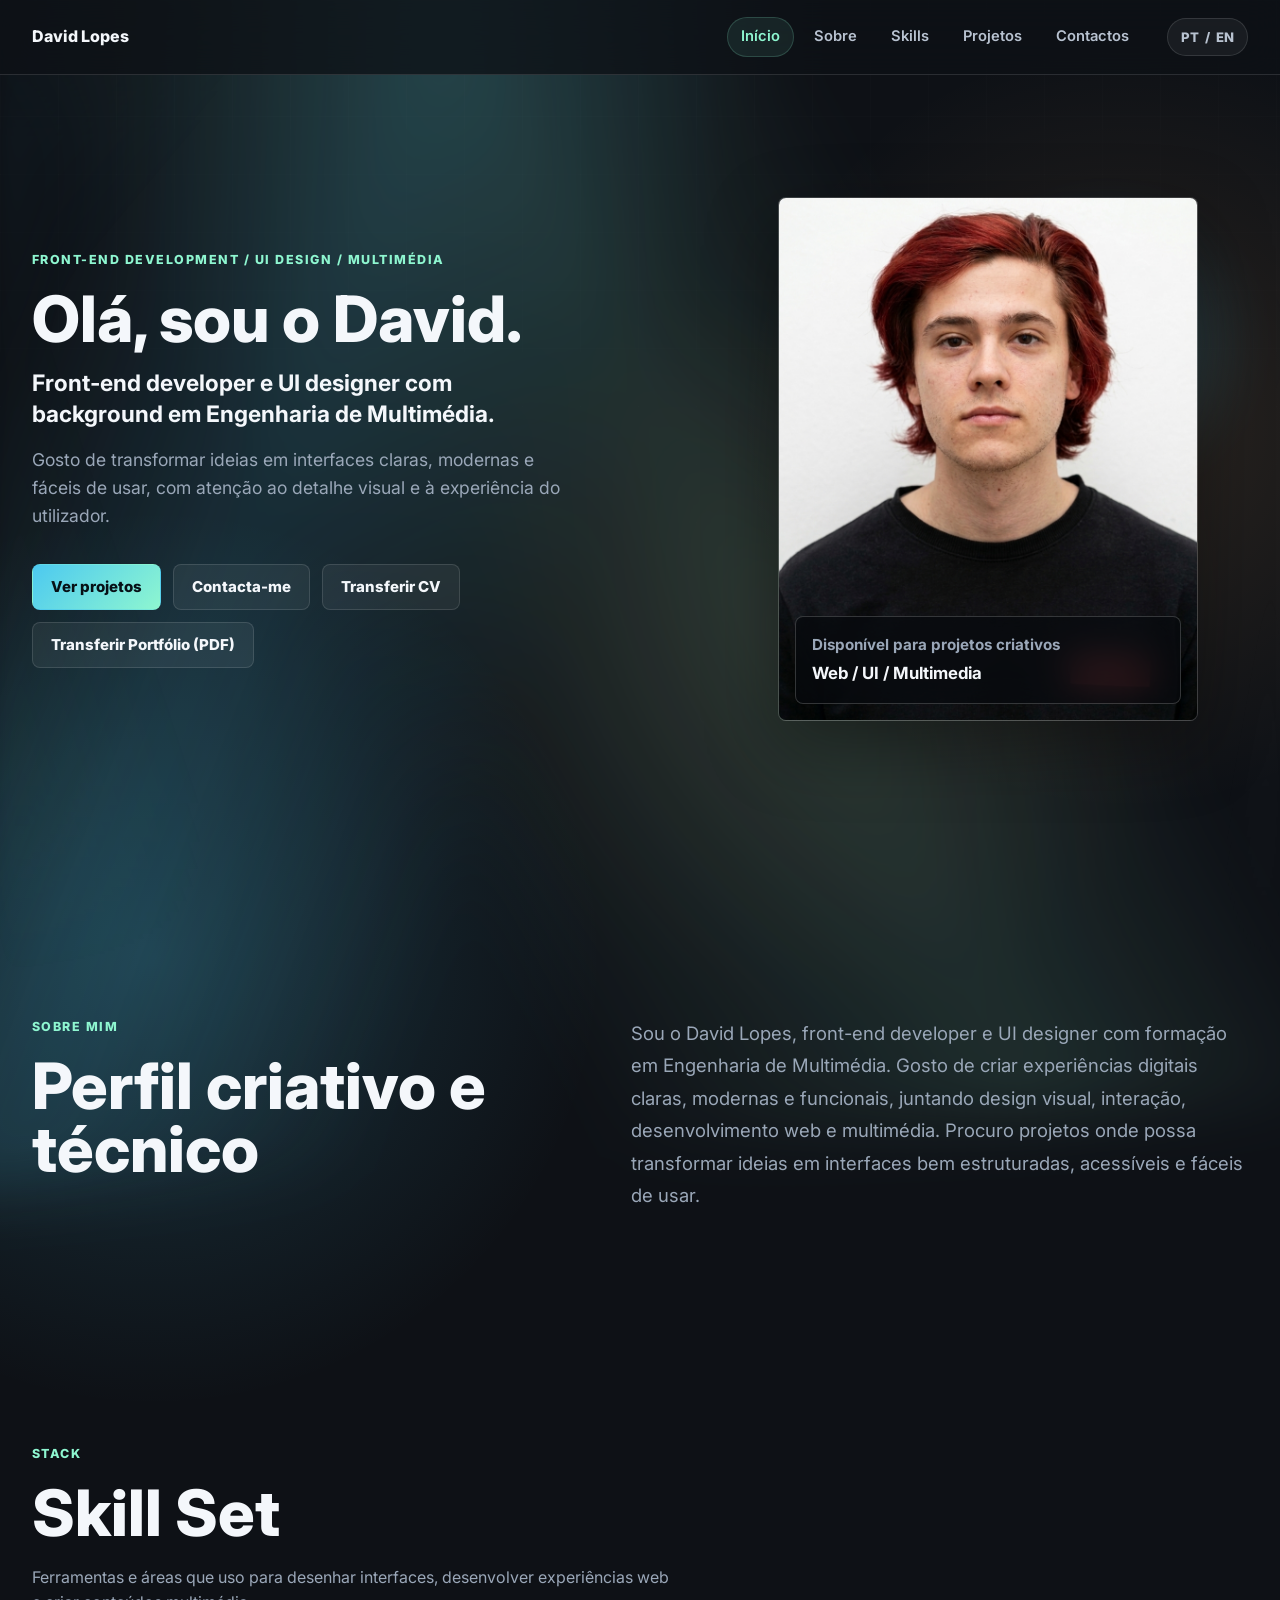
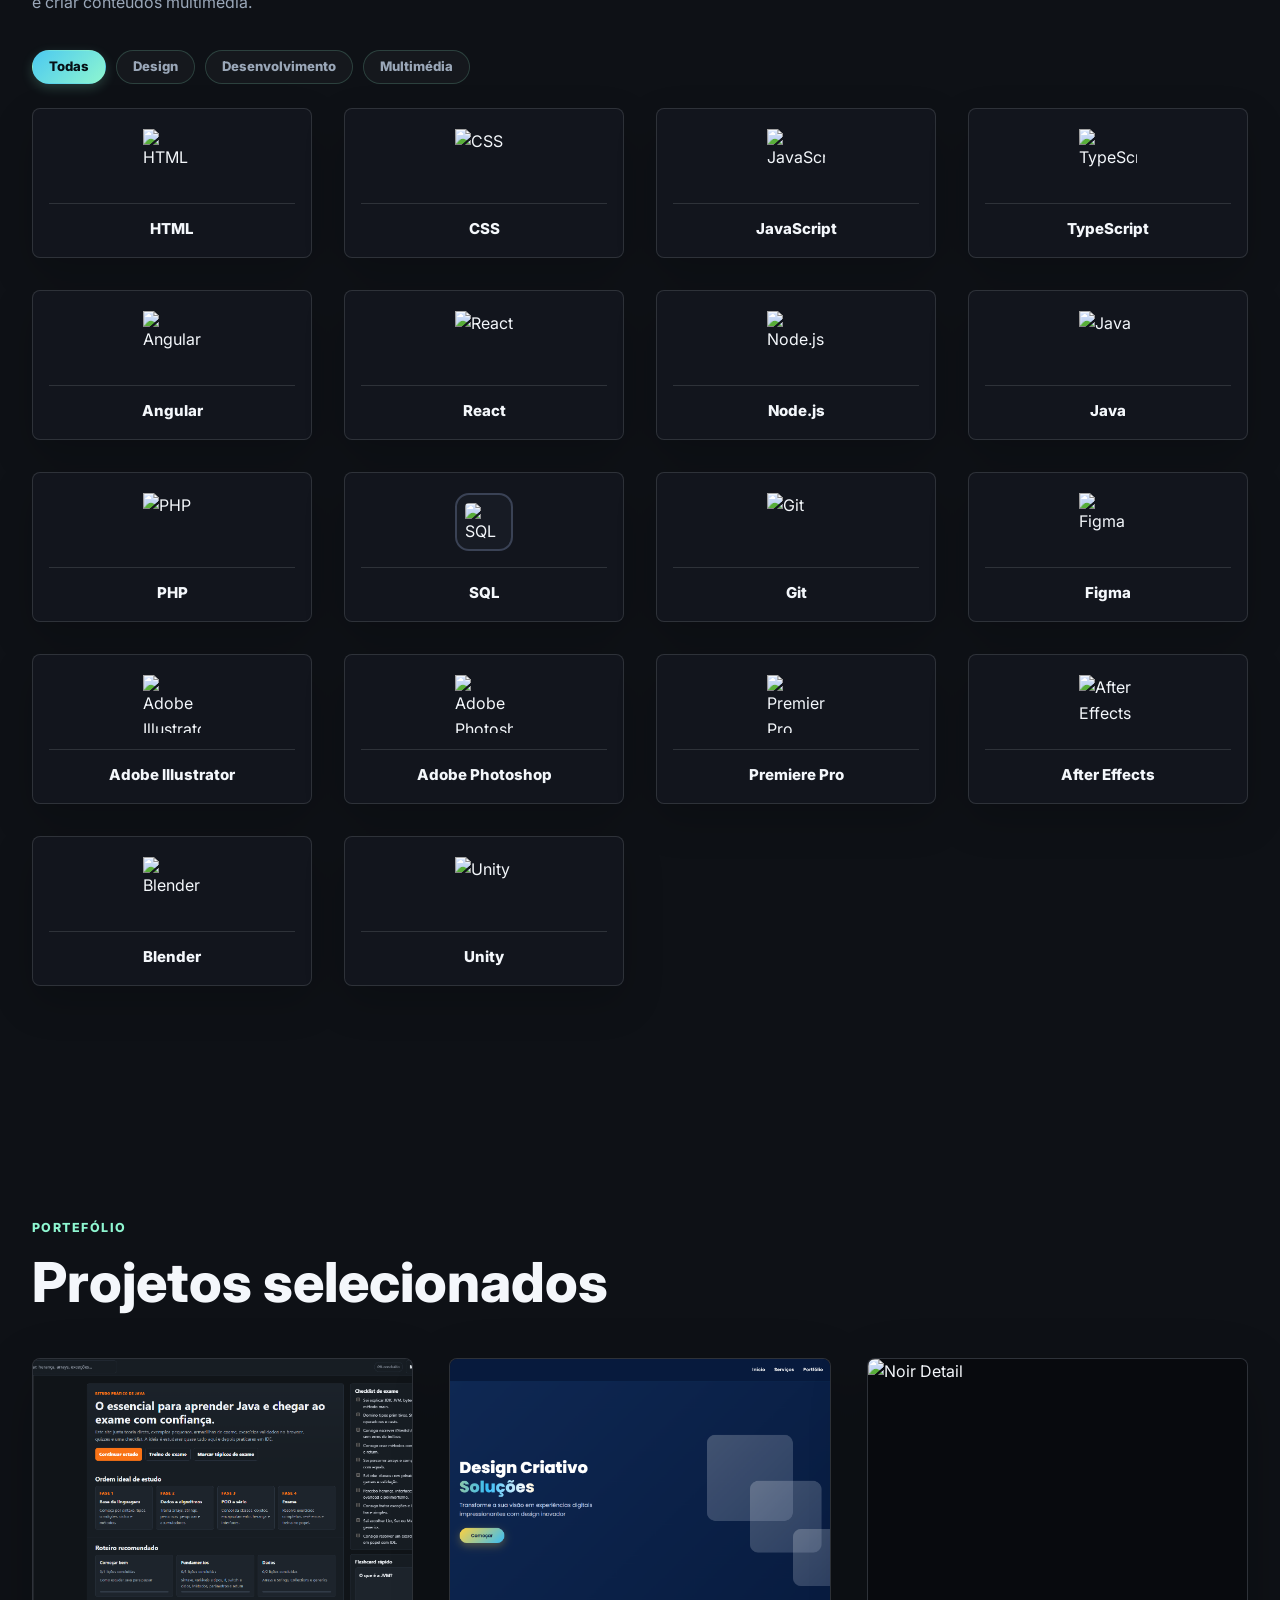
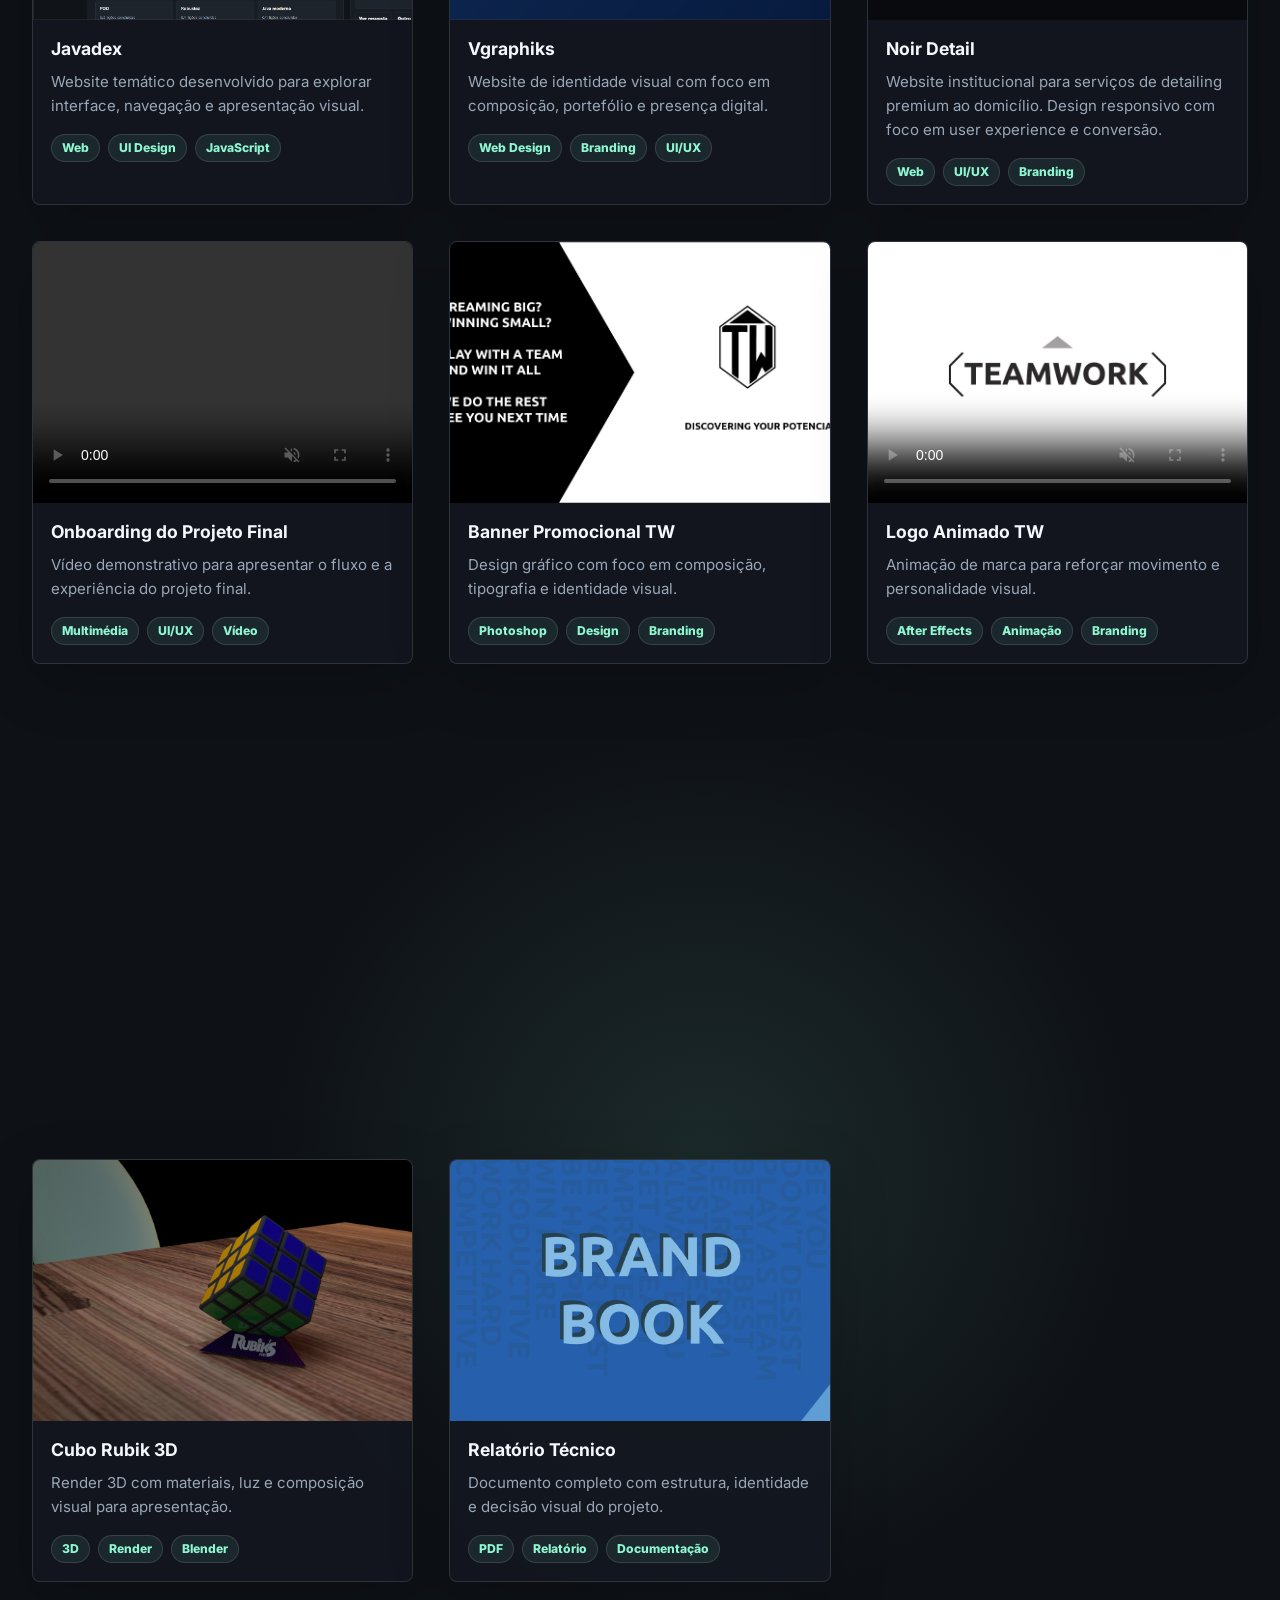
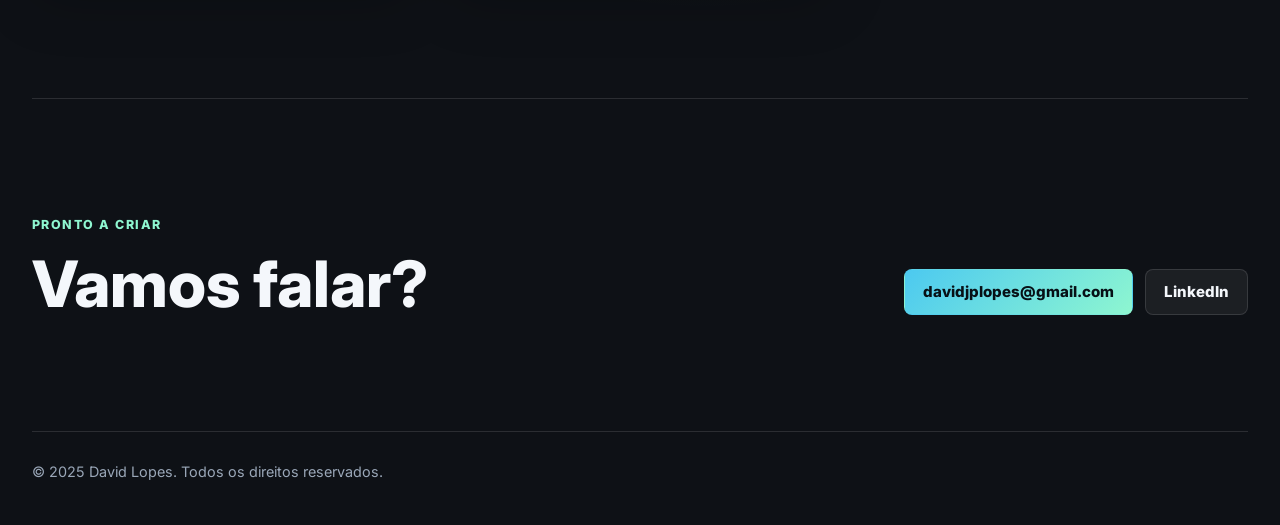
==== commit 86427809: "Add files via upload" ====
--- a/index.html
+++ b/index.html
@@ -181,6 +181,53 @@
       </div>
 
       <div class="projects-grid">
+        <!-- WEBSITES -->
+        <article class="project-card">
+          <a class="image-button" href="https://nashi34.github.io/javadex/" target="_blank" rel="noreferrer" aria-label="Abrir Javadex" data-i18n-attr="aria-label:projects.javadexAria">
+            <img src="files/javadex.png" alt="Javadex" />
+          </a>
+          <div class="project-info">
+            <h3 data-i18n="projects.javadex.title">Javadex</h3>
+            <p data-i18n="projects.javadex.text">Website temático desenvolvido para explorar interface, navegação e apresentação visual.</p>
+            <div class="tags">
+              <span>Web</span>
+              <span>UI Design</span>
+              <span>JavaScript</span>
+            </div>
+          </div>
+        </article>
+
+        <article class="project-card">
+          <a class="image-button" href="https://nashi34.github.io/V.GRAPHIKS/" target="_blank" rel="noreferrer" aria-label="Abrir Vgraphiks" data-i18n-attr="aria-label:projects.vgraphiksAria">
+            <img src="files/vgraphiks.png" alt="Vgraphiks" />
+          </a>
+          <div class="project-info">
+            <h3 data-i18n="projects.vgraphiks.title">Vgraphiks</h3>
+            <p data-i18n="projects.vgraphiks.text">Website de identidade visual com foco em composição, portefólio e presença digital.</p>
+            <div class="tags">
+              <span>Web Design</span>
+              <span>Branding</span>
+              <span>UI/UX</span>
+            </div>
+          </div>
+        </article>
+
+        <article class="project-card">
+          <a class="image-button" href="https://nashi34.github.io/NoirDetail/" target="_blank" rel="noreferrer" aria-label="Abrir Noir Detail" data-i18n-attr="aria-label:projects.noirDetailAria">
+            <img src="files/noir_detail.svg" alt="Noir Detail" />
+          </a>
+          <div class="project-info">
+            <h3 data-i18n="projects.noirDetail.title">Noir Detail</h3>
+            <p data-i18n="projects.noirDetail.text">Website institucional para serviços de detailing premium ao domicílio. Design responsivo com foco em user experience e conversão.</p>
+            <div class="tags">
+              <span>Web</span>
+              <span>UI/UX</span>
+              <span>Branding</span>
+            </div>
+          </div>
+        </article>
+
+        <!-- MULTIMEDIA -->
         <article class="project-card">
           <div class="project-media video-container">
             <video class="gallery-video" muted playsinline controls preload="metadata">
@@ -269,35 +316,24 @@
         </article>
 
         <article class="project-card">
-          <a class="image-button" href="https://nashi34.github.io/javadex/" target="_blank" rel="noreferrer" aria-label="Abrir Javadex" data-i18n-attr="aria-label:projects.javadexAria">
-            <img src="files/javadex.png" alt="Javadex" />
-          </a>
-          <div class="project-info">
-            <h3 data-i18n="projects.javadex.title">Javadex</h3>
-            <p data-i18n="projects.javadex.text">Website temático desenvolvido para explorar interface, navegação e apresentação visual.</p>
-            <div class="tags">
-              <span>Web</span>
-              <span>UI Design</span>
-              <span>JavaScript</span>
-            </div>
-          </div>
-        </article>
-
-        <article class="project-card">
-          <a class="image-button" href="https://nashi34.github.io/V.GRAPHIKS/" target="_blank" rel="noreferrer" aria-label="Abrir Vgraphiks" data-i18n-attr="aria-label:projects.vgraphiksAria">
-            <img src="files/vgraphiks.png" alt="Vgraphiks" />
-          </a>
-          <div class="project-info">
-            <h3 data-i18n="projects.vgraphiks.title">Vgraphiks</h3>
-            <p data-i18n="projects.vgraphiks.text">Website de identidade visual com foco em composição, portefólio e presença digital.</p>
-            <div class="tags">
-              <span>Web Design</span>
-              <span>Branding</span>
-              <span>UI/UX</span>
-            </div>
-          </div>
-        </article>
-
+          <div class="project-media video-container">
+            <video class="gallery-video" muted playsinline controls preload="metadata" poster="files/mobile_ad_thumb.jpg">
+              <source src="files/ad_mobile_projeto.mp4" type="video/mp4" />
+            </video>
+            <button class="video-play" type="button" aria-label="Reproduzir vídeo" data-i18n-attr="aria-label:projects.playVideoAria"></button>
+          </div>
+          <div class="project-info">
+            <h3 data-i18n="projects.mobile.title">Projeto Mobile Ad</h3>
+            <p data-i18n="projects.mobile.text">Formato vertical pensado para ritmo, leitura rápida e redes sociais.</p>
+            <div class="tags">
+              <span data-i18n="tags.video">Vídeo</span>
+              <span>Mobile</span>
+              <span>Promo</span>
+            </div>
+          </div>
+        </article>
+
+        <!-- 3D -->
         <article class="project-card">
           <button class="image-button" type="button" aria-label="Abrir Cubo Rubik 3D" data-i18n-attr="aria-label:projects.cubeAria">
             <img src="files/cubo_rubik.jpg" alt="Cubo Rubik 3D" />
@@ -313,24 +349,7 @@
           </div>
         </article>
 
-        <article class="project-card">
-          <div class="project-media video-container">
-            <video class="gallery-video" muted playsinline controls preload="metadata" poster="files/mobile_ad_thumb.jpg">
-              <source src="files/ad_mobile_projeto.mp4" type="video/mp4" />
-            </video>
-            <button class="video-play" type="button" aria-label="Reproduzir vídeo" data-i18n-attr="aria-label:projects.playVideoAria"></button>
-          </div>
-          <div class="project-info">
-            <h3 data-i18n="projects.mobile.title">Projeto Mobile Ad</h3>
-            <p data-i18n="projects.mobile.text">Formato vertical pensado para ritmo, leitura rápida e redes sociais.</p>
-            <div class="tags">
-              <span data-i18n="tags.video">Vídeo</span>
-              <span>Mobile</span>
-              <span>Promo</span>
-            </div>
-          </div>
-        </article>
-
+        <!-- PDF -->
         <article class="project-card">
           <a class="image-button" href="files/Brand_Book.pdf" target="_blank" rel="noreferrer" aria-label="Abrir Brand Book PDF" data-i18n-attr="aria-label:projects.brandBookAria">
             <img src="files/brandbook.png" alt="Brand Book PDF" />
--- a/style.css
+++ b/style.css
@@ -1,257 +1,257 @@
-@import url("https://fonts.googleapis.com/css2?family=Inter:wght@400;500;600;700;800&display=swap");
-
-:root {
-  --bg: #0e1116;
-  --surface: rgba(20, 24, 32, 0.78);
-  --surface-strong: #171c25;
-  --text: #f4f7fb;
-  --muted: #9aa7b8;
-  --line: rgba(255, 255, 255, 0.12);
-  --accent: #4cc9f0;
-  --accent-2: #8ef6d0;
-  --accent-3: #ffb86b;
-  --shadow: 0 24px 70px rgba(0, 0, 0, 0.38);
-  --radius: 8px;
-  --max-width: 1600px;
-  --header-height: 74px;
-}
-
-* {
-  box-sizing: border-box;
-  margin: 0;
-  padding: 0;
-}
-
-html {
-  scroll-behavior: smooth;
-}
-
-body {
-  min-height: 100vh;
-  font-family: "Inter", Arial, sans-serif;
-  color: var(--text);
-  background:
-    radial-gradient(circle at 12% 18%, rgba(76, 201, 240, 0.18), transparent 28rem),
-    radial-gradient(circle at 88% 8%, rgba(255, 184, 107, 0.12), transparent 24rem),
-    radial-gradient(circle at 55% 82%, rgba(142, 246, 208, 0.11), transparent 28rem),
-    var(--bg);
-  line-height: 1.6;
-}
-
-main {
-  overflow-x: clip;
-}
-
-body::before {
-  content: "";
-  position: fixed;
-  inset: 0;
-  z-index: -1;
-  pointer-events: none;
-  opacity: 0.18;
-  background-image:
-    linear-gradient(rgba(255, 255, 255, 0.08) 1px, transparent 1px),
-    linear-gradient(90deg, rgba(255, 255, 255, 0.08) 1px, transparent 1px);
-  background-size: 58px 58px;
-  mask-image: linear-gradient(to bottom, black, transparent 82%);
-}
-
-a {
-  color: inherit;
-  text-decoration: none;
-}
-
-img,
-video {
-  display: block;
-  max-width: 100%;
-}
-
-button {
-  font: inherit;
-}
-
-.site-header {
-  position: sticky;
-  top: 0;
-  z-index: 20;
-  border-bottom: 1px solid var(--line);
-  background: rgba(14, 17, 22, 0.78);
-  backdrop-filter: blur(18px);
-}
-
-.navbar {
-  width: 100%;
-  min-height: var(--header-height);
-  padding: 0 32px;
-  display: flex;
-  align-items: center;
-  gap: 24px;
-}
-
-.logo {
-  position: relative;
-  display: inline-flex;
-  align-items: center;
-  min-height: 40px;
-  font-size: 1rem;
-  font-weight: 800;
-  letter-spacing: 0;
-  transition: color 180ms ease, transform 180ms ease;
-}
-
-.logo:hover,
-.logo:focus-visible {
-  color: var(--accent-2);
-  transform: translateY(-1px);
-}
-
-.nav-links {
-  display: flex;
-  align-items: center;
-  gap: 6px;
-  margin-left: auto;
-  list-style: none;
-}
-
-.nav-links a {
-  display: inline-flex;
-  min-height: 40px;
-  align-items: center;
-  border-radius: 999px;
-  padding: 0 14px;
-  color: #b8c2d0;
-  font-size: 0.92rem;
-  font-weight: 600;
-  transition: color 180ms ease, background 180ms ease, transform 180ms ease, box-shadow 180ms ease;
-}
-
-.nav-links a:hover,
-.nav-links a:focus-visible,
-.nav-links a.is-active {
-  color: var(--accent-2);
-  background: rgba(142, 246, 208, 0.08);
-}
-
-.nav-links a.is-active {
-  box-shadow: inset 0 0 0 1px rgba(142, 246, 208, 0.18);
-}
-
-.nav-links a:hover,
-.nav-links a:focus-visible {
-  transform: translateY(-1px);
-  box-shadow: inset 0 0 0 1px rgba(142, 246, 208, 0.26);
-}
-
-.language-toggle {
-  display: inline-flex;
-  min-height: 38px;
-  align-items: center;
-  gap: 6px;
-  border: 1px solid var(--line);
-  border-radius: 999px;
-  padding: 0 13px;
-  background: rgba(255, 255, 255, 0.05);
-  color: #b8c2d0;
-  font-size: 0.82rem;
-  font-weight: 800;
-  cursor: pointer;
-  transition: transform 180ms ease, border-color 180ms ease, background 180ms ease;
-}
-
-.language-toggle:hover,
-.language-toggle:focus-visible {
-  transform: translateY(-1px);
-  color: var(--accent-2);
-  border-color: rgba(142, 246, 208, 0.42);
-  background: rgba(142, 246, 208, 0.08);
-}
-
-.menu-toggle {
-  display: none;
-  width: 42px;
-  height: 42px;
-  border: 1px solid var(--line);
-  border-radius: var(--radius);
-  background: rgba(255, 255, 255, 0.06);
-  color: var(--text);
-  cursor: pointer;
-}
-
-.menu-toggle span {
-  display: block;
-  width: 18px;
-  height: 2px;
-  margin: 4px auto;
-  border-radius: 99px;
-  background: currentColor;
-}
-
-.section {
-  width: min(100% - clamp(32px, 5vw, 96px), var(--max-width));
-  margin: 0 auto;
-  padding: 116px 0;
-}
-
-.hero {
-  position: relative;
-  isolation: isolate;
-  min-height: calc(100vh - var(--header-height));
-  display: grid;
-  grid-template-columns: minmax(0, 1120px) minmax(300px, 430px);
-  justify-content: start;
-  align-items: center;
-  gap: clamp(48px, 18vw, 500px);
-  padding-top: 58px;
-}
-
-.hero::before {
-  content: "";
-  position: absolute;
-  top: -24%;
-  bottom: -24%;
-  left: 50%;
-  width: 100vw;
-  margin-left: -50vw;
-  z-index: -1;
-  pointer-events: none;
-  background:
-    linear-gradient(115deg, transparent 18%, rgba(76, 201, 240, 0.18) 34%, transparent 52%),
-    linear-gradient(245deg, transparent 28%, rgba(142, 246, 208, 0.14) 44%, transparent 66%),
-    radial-gradient(circle at 68% 62%, rgba(255, 184, 107, 0.1), transparent 22rem);
-  filter: blur(28px);
-  opacity: 0.85;
-  transform: translate3d(-5%, 0, 0) rotate(-4deg) scale(1.08);
-  animation: home-aurora-flow 28s ease-in-out infinite;
-}
-
-.hero::after {
-  content: "";
-  position: absolute;
-  top: -12%;
-  bottom: -12%;
-  left: 50%;
-  width: 100vw;
-  margin-left: -50vw;
-  z-index: -1;
-  pointer-events: none;
-  opacity: 0.32;
-  background:
-    linear-gradient(100deg, transparent 18%, rgba(255, 255, 255, 0.1) 22%, transparent 30%),
-    linear-gradient(130deg, transparent 42%, rgba(76, 201, 240, 0.16) 48%, transparent 58%),
-    linear-gradient(72deg, transparent 56%, rgba(142, 246, 208, 0.12) 62%, transparent 72%);
-  background-size: 220% 100%, 180% 100%, 240% 100%;
-  background-position: 130% 0, -80% 0, 120% 0;
-  filter: blur(10px);
-  mask-image: linear-gradient(to bottom, transparent, black 16%, black 78%, transparent);
-  animation: home-light-drift 26s ease-in-out infinite;
-}
-
+@import url("https://fonts.googleapis.com/css2?family=Inter:wght@400;500;600;700;800&display=swap");
+
+:root {
+  --bg: #0e1116;
+  --surface: rgba(20, 24, 32, 0.78);
+  --surface-strong: #171c25;
+  --text: #f4f7fb;
+  --muted: #9aa7b8;
+  --line: rgba(255, 255, 255, 0.12);
+  --accent: #4cc9f0;
+  --accent-2: #8ef6d0;
+  --accent-3: #ffb86b;
+  --shadow: 0 24px 70px rgba(0, 0, 0, 0.38);
+  --radius: 8px;
+  --max-width: 1600px;
+  --header-height: 74px;
+}
+
+* {
+  box-sizing: border-box;
+  margin: 0;
+  padding: 0;
+}
+
+html {
+  scroll-behavior: smooth;
+}
+
+body {
+  min-height: 100vh;
+  font-family: "Inter", Arial, sans-serif;
+  color: var(--text);
+  background:
+    radial-gradient(circle at 12% 18%, rgba(76, 201, 240, 0.18), transparent 28rem),
+    radial-gradient(circle at 88% 8%, rgba(255, 184, 107, 0.12), transparent 24rem),
+    radial-gradient(circle at 55% 82%, rgba(142, 246, 208, 0.11), transparent 28rem),
+    var(--bg);
+  line-height: 1.6;
+}
+
+main {
+  overflow-x: clip;
+}
+
+body::before {
+  content: "";
+  position: fixed;
+  inset: 0;
+  z-index: -1;
+  pointer-events: none;
+  opacity: 0.18;
+  background-image:
+    linear-gradient(rgba(255, 255, 255, 0.08) 1px, transparent 1px),
+    linear-gradient(90deg, rgba(255, 255, 255, 0.08) 1px, transparent 1px);
+  background-size: 58px 58px;
+  mask-image: linear-gradient(to bottom, black, transparent 82%);
+}
+
+a {
+  color: inherit;
+  text-decoration: none;
+}
+
+img,
+video {
+  display: block;
+  max-width: 100%;
+}
+
+button {
+  font: inherit;
+}
+
+.site-header {
+  position: sticky;
+  top: 0;
+  z-index: 20;
+  border-bottom: 1px solid var(--line);
+  background: rgba(14, 17, 22, 0.78);
+  backdrop-filter: blur(18px);
+}
+
+.navbar {
+  width: 100%;
+  min-height: var(--header-height);
+  padding: 0 32px;
+  display: flex;
+  align-items: center;
+  gap: 24px;
+}
+
+.logo {
+  position: relative;
+  display: inline-flex;
+  align-items: center;
+  min-height: 40px;
+  font-size: 1rem;
+  font-weight: 800;
+  letter-spacing: 0;
+  transition: color 180ms ease, transform 180ms ease;
+}
+
+.logo:hover,
+.logo:focus-visible {
+  color: var(--accent-2);
+  transform: translateY(-1px);
+}
+
+.nav-links {
+  display: flex;
+  align-items: center;
+  gap: 6px;
+  margin-left: auto;
+  list-style: none;
+}
+
+.nav-links a {
+  display: inline-flex;
+  min-height: 40px;
+  align-items: center;
+  border-radius: 999px;
+  padding: 0 14px;
+  color: #b8c2d0;
+  font-size: 0.92rem;
+  font-weight: 600;
+  transition: color 180ms ease, background 180ms ease, transform 180ms ease, box-shadow 180ms ease;
+}
+
+.nav-links a:hover,
+.nav-links a:focus-visible,
+.nav-links a.is-active {
+  color: var(--accent-2);
+  background: rgba(142, 246, 208, 0.08);
+}
+
+.nav-links a.is-active {
+  box-shadow: inset 0 0 0 1px rgba(142, 246, 208, 0.18);
+}
+
+.nav-links a:hover,
+.nav-links a:focus-visible {
+  transform: translateY(-1px);
+  box-shadow: inset 0 0 0 1px rgba(142, 246, 208, 0.26);
+}
+
+.language-toggle {
+  display: inline-flex;
+  min-height: 38px;
+  align-items: center;
+  gap: 6px;
+  border: 1px solid var(--line);
+  border-radius: 999px;
+  padding: 0 13px;
+  background: rgba(255, 255, 255, 0.05);
+  color: #b8c2d0;
+  font-size: 0.82rem;
+  font-weight: 800;
+  cursor: pointer;
+  transition: transform 180ms ease, border-color 180ms ease, background 180ms ease;
+}
+
+.language-toggle:hover,
+.language-toggle:focus-visible {
+  transform: translateY(-1px);
+  color: var(--accent-2);
+  border-color: rgba(142, 246, 208, 0.42);
+  background: rgba(142, 246, 208, 0.08);
+}
+
+.menu-toggle {
+  display: none;
+  width: 42px;
+  height: 42px;
+  border: 1px solid var(--line);
+  border-radius: var(--radius);
+  background: rgba(255, 255, 255, 0.06);
+  color: var(--text);
+  cursor: pointer;
+}
+
+.menu-toggle span {
+  display: block;
+  width: 18px;
+  height: 2px;
+  margin: 4px auto;
+  border-radius: 99px;
+  background: currentColor;
+}
+
+.section {
+  width: min(100% - clamp(32px, 5vw, 96px), var(--max-width));
+  margin: 0 auto;
+  padding: 116px 0;
+}
+
+.hero {
+  position: relative;
+  isolation: isolate;
+  min-height: calc(100vh - var(--header-height));
+  display: grid;
+  grid-template-columns: minmax(0, 1120px) minmax(300px, 430px);
+  justify-content: start;
+  align-items: center;
+  gap: clamp(48px, 18vw, 500px);
+  padding-top: 58px;
+}
+
+.hero::before {
+  content: "";
+  position: absolute;
+  top: -24%;
+  bottom: -24%;
+  left: 50%;
+  width: 100vw;
+  margin-left: -50vw;
+  z-index: -1;
+  pointer-events: none;
+  background:
+    linear-gradient(115deg, transparent 18%, rgba(76, 201, 240, 0.18) 34%, transparent 52%),
+    linear-gradient(245deg, transparent 28%, rgba(142, 246, 208, 0.14) 44%, transparent 66%),
+    radial-gradient(circle at 68% 62%, rgba(255, 184, 107, 0.1), transparent 22rem);
+  filter: blur(28px);
+  opacity: 0.85;
+  transform: translate3d(-5%, 0, 0) rotate(-4deg) scale(1.08);
+  animation: home-aurora-flow 28s ease-in-out infinite;
+}
+
+.hero::after {
+  content: "";
+  position: absolute;
+  top: -12%;
+  bottom: -12%;
+  left: 50%;
+  width: 100vw;
+  margin-left: -50vw;
+  z-index: -1;
+  pointer-events: none;
+  opacity: 0.32;
+  background:
+    linear-gradient(100deg, transparent 18%, rgba(255, 255, 255, 0.1) 22%, transparent 30%),
+    linear-gradient(130deg, transparent 42%, rgba(76, 201, 240, 0.16) 48%, transparent 58%),
+    linear-gradient(72deg, transparent 56%, rgba(142, 246, 208, 0.12) 62%, transparent 72%);
+  background-size: 220% 100%, 180% 100%, 240% 100%;
+  background-position: 130% 0, -80% 0, 120% 0;
+  filter: blur(10px);
+  mask-image: linear-gradient(to bottom, transparent, black 16%, black 78%, transparent);
+  animation: home-light-drift 26s ease-in-out infinite;
+}
+
 .hero-content {
   min-width: 0;
   max-width: 1120px;
 }
-
+
 .eyebrow {
   margin-bottom: 18px;
   color: var(--accent-2);
@@ -261,163 +261,163 @@
   text-transform: uppercase;
   overflow-wrap: anywhere;
 }
-
-.hero h1,
-.section-heading h2,
-.contact h2 {
-  letter-spacing: 0;
-  line-height: 0.98;
-}
-
+
+.hero h1,
+.section-heading h2,
+.contact h2 {
+  letter-spacing: 0;
+  line-height: 0.98;
+}
+
 .hero h1 {
   max-width: 1120px;
   font-size: clamp(2.4rem, 5vw, 4.55rem);
   font-weight: 800;
   overflow-wrap: anywhere;
 }
-
-.hero-kicker {
-  max-width: 1080px;
-  margin-top: 18px;
-  color: var(--text);
-  font-size: clamp(1.1rem, 2vw, 1.42rem);
-  font-weight: 700;
-  line-height: 1.35;
-}
-
-.hero-text {
-  max-width: 1040px;
-  margin-top: 16px;
-  color: var(--muted);
-  font-size: clamp(0.98rem, 1.5vw, 1.1rem);
-  overflow-wrap: anywhere;
-}
-
-.hero-actions,
-.contact-actions {
-  display: flex;
-  flex-wrap: wrap;
-  gap: 12px;
-  margin-top: 34px;
-}
-
-.button {
-  display: inline-flex;
-  min-height: 46px;
-  align-items: center;
-  justify-content: center;
-  border: 1px solid var(--line);
-  border-radius: var(--radius);
-  padding: 0 18px;
-  text-align: center;
-  overflow-wrap: anywhere;
-  font-size: 0.94rem;
-  font-weight: 800;
-  transition: transform 180ms ease, border-color 180ms ease, background 180ms ease;
-}
-
-.button:hover {
-  transform: translateY(-2px);
-}
-
-.button.primary {
-  border-color: transparent;
-  background: linear-gradient(135deg, var(--accent), var(--accent-2));
-  color: #071016;
-}
-
-.button.secondary {
-  background: rgba(255, 255, 255, 0.06);
-  color: var(--text);
-}
-
-.hero-visual {
-  position: relative;
-  display: grid;
-  gap: 14px;
-  width: min(100%, 420px);
-  justify-self: end;
-  left: -50px;
-  animation: portrait-flow-in 900ms 180ms cubic-bezier(0.16, 1, 0.3, 1) both;
-}
-
-.hero-visual::before {
-  content: "";
-  position: absolute;
-  inset: 36px -18px auto auto;
-  width: 52%;
-  aspect-ratio: 1;
-  border-radius: 50%;
-  background: rgba(76, 201, 240, 0.18);
-  filter: blur(34px);
-  z-index: -1;
-  animation: portrait-glow-flow 8s ease-in-out infinite;
-}
-
-.portrait-card {
-  position: relative;
-  overflow: hidden;
-  border: 1px solid var(--line);
-  border-radius: var(--radius);
-  background: linear-gradient(160deg, rgba(255, 255, 255, 0.12), rgba(255, 255, 255, 0.03));
-  box-shadow: var(--shadow);
-  animation: portrait-float 5.8s 1.1s ease-in-out infinite;
-}
-
-.portrait-card::after {
-  content: "";
-  position: absolute;
-  inset: 0;
-  background: linear-gradient(115deg, transparent 24%, rgba(255, 255, 255, 0.16), transparent 54%);
-  opacity: 0;
-  transform: translateX(-120%);
-  pointer-events: none;
-  animation: portrait-sheen 1.25s 680ms ease-out forwards;
-}
-
-.portrait-card img {
-  width: 100%;
-  aspect-ratio: 4 / 5;
-  object-fit: cover;
-}
-
-.portrait-caption {
-  position: absolute;
-  left: 16px;
-  right: 16px;
-  bottom: 16px;
-  display: grid;
-  gap: 3px;
-  border: 1px solid rgba(255, 255, 255, 0.18);
-  border-radius: var(--radius);
-  padding: 16px;
-  background: rgba(7, 10, 14, 0.72);
-  backdrop-filter: blur(18px);
-}
-
-.portrait-caption span {
-  color: var(--muted);
-  font-size: 0.95rem;
-  font-weight: 700;
-}
-
-.portrait-caption strong {
-  font-size: 1.05rem;
-}
-
-.section-heading {
-  max-width: 720px;
-  margin-bottom: 48px;
-}
-
-.section-intro {
-  max-width: 640px;
-  margin-top: 20px;
-  color: var(--muted);
-  font-size: 1rem;
-  overflow-wrap: anywhere;
-}
-
+
+.hero-kicker {
+  max-width: 1080px;
+  margin-top: 18px;
+  color: var(--text);
+  font-size: clamp(1.1rem, 2vw, 1.42rem);
+  font-weight: 700;
+  line-height: 1.35;
+}
+
+.hero-text {
+  max-width: 1040px;
+  margin-top: 16px;
+  color: var(--muted);
+  font-size: clamp(0.98rem, 1.5vw, 1.1rem);
+  overflow-wrap: anywhere;
+}
+
+.hero-actions,
+.contact-actions {
+  display: flex;
+  flex-wrap: wrap;
+  gap: 12px;
+  margin-top: 34px;
+}
+
+.button {
+  display: inline-flex;
+  min-height: 46px;
+  align-items: center;
+  justify-content: center;
+  border: 1px solid var(--line);
+  border-radius: var(--radius);
+  padding: 0 18px;
+  text-align: center;
+  overflow-wrap: anywhere;
+  font-size: 0.94rem;
+  font-weight: 800;
+  transition: transform 180ms ease, border-color 180ms ease, background 180ms ease;
+}
+
+.button:hover {
+  transform: translateY(-2px);
+}
+
+.button.primary {
+  border-color: transparent;
+  background: linear-gradient(135deg, var(--accent), var(--accent-2));
+  color: #071016;
+}
+
+.button.secondary {
+  background: rgba(255, 255, 255, 0.06);
+  color: var(--text);
+}
+
+.hero-visual {
+  position: relative;
+  display: grid;
+  gap: 14px;
+  width: min(100%, 420px);
+  justify-self: end;
+  left: -50px;
+  animation: portrait-flow-in 900ms 180ms cubic-bezier(0.16, 1, 0.3, 1) both;
+}
+
+.hero-visual::before {
+  content: "";
+  position: absolute;
+  inset: 36px -18px auto auto;
+  width: 52%;
+  aspect-ratio: 1;
+  border-radius: 50%;
+  background: rgba(76, 201, 240, 0.18);
+  filter: blur(34px);
+  z-index: -1;
+  animation: portrait-glow-flow 8s ease-in-out infinite;
+}
+
+.portrait-card {
+  position: relative;
+  overflow: hidden;
+  border: 1px solid var(--line);
+  border-radius: var(--radius);
+  background: linear-gradient(160deg, rgba(255, 255, 255, 0.12), rgba(255, 255, 255, 0.03));
+  box-shadow: var(--shadow);
+  animation: portrait-float 5.8s 1.1s ease-in-out infinite;
+}
+
+.portrait-card::after {
+  content: "";
+  position: absolute;
+  inset: 0;
+  background: linear-gradient(115deg, transparent 24%, rgba(255, 255, 255, 0.16), transparent 54%);
+  opacity: 0;
+  transform: translateX(-120%);
+  pointer-events: none;
+  animation: portrait-sheen 1.25s 680ms ease-out forwards;
+}
+
+.portrait-card img {
+  width: 100%;
+  aspect-ratio: 4 / 5;
+  object-fit: cover;
+}
+
+.portrait-caption {
+  position: absolute;
+  left: 16px;
+  right: 16px;
+  bottom: 16px;
+  display: grid;
+  gap: 3px;
+  border: 1px solid rgba(255, 255, 255, 0.18);
+  border-radius: var(--radius);
+  padding: 16px;
+  background: rgba(7, 10, 14, 0.72);
+  backdrop-filter: blur(18px);
+}
+
+.portrait-caption span {
+  color: var(--muted);
+  font-size: 0.95rem;
+  font-weight: 700;
+}
+
+.portrait-caption strong {
+  font-size: 1.05rem;
+}
+
+.section-heading {
+  max-width: 720px;
+  margin-bottom: 48px;
+}
+
+.section-intro {
+  max-width: 640px;
+  margin-top: 20px;
+  color: var(--muted);
+  font-size: 1rem;
+  overflow-wrap: anywhere;
+}
+
 .section-heading h2,
 .contact h2 {
   font-size: clamp(2.2rem, 5vw, 4.6rem);
@@ -503,7 +503,7 @@
   grid-template-columns: repeat(4, minmax(150px, 1fr));
   gap: 32px;
 }
-
+
 .skill-card {
   position: relative;
   min-height: 142px;
@@ -512,9 +512,9 @@
   grid-template-rows: 1fr auto;
   align-items: center;
   justify-items: center;
-  gap: 16px;
-  border: 1px solid var(--line);
-  border-radius: var(--radius);
+  gap: 16px;
+  border: 1px solid var(--line);
+  border-radius: var(--radius);
   padding: 20px 16px 16px;
   background: var(--surface);
   box-shadow: 0 16px 40px rgba(0, 0, 0, 0.18);
@@ -529,27 +529,27 @@
   border-color: rgba(76, 201, 240, 0.55);
   background: rgba(28, 34, 45, 0.86);
 }
-
-.skill-card img {
-  width: 58px;
-  height: 58px;
-  object-fit: contain;
-}
-
-.skill-card img.framed-skill-icon {
-  box-sizing: border-box;
-  padding: 8px;
-  border: 2px solid #3a4255;
-  border-radius: 14px;
-  background: #171b24;
-}
-
+
+.skill-card img {
+  width: 58px;
+  height: 58px;
+  object-fit: contain;
+}
+
+.skill-card img.framed-skill-icon {
+  box-sizing: border-box;
+  padding: 8px;
+  border: 2px solid #3a4255;
+  border-radius: 14px;
+  background: #171b24;
+}
+
 .skill-card span {
   width: 100%;
   border-top: 1px solid var(--line);
-  padding-top: 13px;
-  color: var(--text);
-  font-size: 0.94rem;
+  padding-top: 13px;
+  color: var(--text);
+  font-size: 0.94rem;
   font-weight: 800;
   text-align: center;
 }
@@ -650,344 +650,344 @@
 .project-card:hover .image-button img,
 .project-card:hover .project-media video {
   transform: scale(1.035);
-}
-
-.video-play {
-  position: absolute;
-  left: 50%;
-  top: 50%;
-  z-index: 2;
-  width: 64px;
-  height: 64px;
-  border: 1px solid rgba(255, 255, 255, 0.22);
-  border-radius: 50%;
-  background: rgba(7, 10, 14, 0.64);
-  backdrop-filter: blur(14px);
-  box-shadow: 0 18px 45px rgba(0, 0, 0, 0.35);
-  cursor: pointer;
-  opacity: 0;
-  transform: translate(-50%, -50%) scale(0.88);
-  transition: opacity 180ms ease, transform 180ms ease, background 180ms ease;
-}
-
-.video-play::before {
-  content: "";
-  position: absolute;
-  left: calc(50% + 3px);
-  top: 50%;
-  border-top: 11px solid transparent;
-  border-bottom: 11px solid transparent;
-  border-left: 16px solid var(--accent-2);
-  transform: translate(-50%, -50%);
-}
-
-.video-container:hover .video-play,
-.video-play:focus-visible {
-  opacity: 1;
-  transform: translate(-50%, -50%) scale(1);
-}
-
-.video-play:hover,
-.video-play:focus-visible {
-  background: rgba(7, 10, 14, 0.78);
-}
-
-.video-container.is-playing .video-play {
-  opacity: 0;
-  pointer-events: none;
-}
-
-.image-button {
-  display: block;
-  cursor: zoom-in;
-}
-
-a.image-button {
-  cursor: pointer;
-}
-
-.project-info {
-  padding: 18px;
-  min-width: 0;
-}
-
-.project-info h3 {
-  font-size: 1.1rem;
-  line-height: 1.25;
-  overflow-wrap: anywhere;
-}
-
-.project-info p {
-  margin-top: 10px;
-  color: var(--muted);
-  font-size: 0.94rem;
-  overflow-wrap: anywhere;
-}
-
-.tags {
-  display: flex;
-  flex-wrap: wrap;
-  gap: 8px;
-  margin-top: 16px;
-}
-
-.tags span {
-  display: inline-flex;
-  min-height: 28px;
-  align-items: center;
-  border: 1px solid var(--line);
-  border-radius: 999px;
-  padding: 0 10px;
-  color: var(--accent-2);
-  background: rgba(142, 246, 208, 0.08);
-  font-size: 0.76rem;
-  font-weight: 800;
-}
-
-.contact {
-  display: grid;
-  grid-template-columns: minmax(0, 1fr) auto;
-  align-items: end;
-  gap: 32px;
-  border-top: 1px solid var(--line);
-  min-width: 0;
-}
-
-.contact-actions {
-  justify-content: flex-end;
-  margin-top: 0;
-  min-width: 0;
-}
-
-.site-footer {
-  width: min(100% - clamp(32px, 5vw, 96px), var(--max-width));
-  margin: 0 auto;
-  border-top: 1px solid var(--line);
-  padding: 28px 0 42px;
-  color: var(--muted);
-  font-size: 0.9rem;
-}
-
-.modal {
-  position: fixed;
-  inset: 0;
-  z-index: 100;
-  display: grid;
-  place-items: center;
-  padding: 24px;
-  background: rgba(4, 6, 10, 0.86);
-  backdrop-filter: blur(14px);
-}
-
-.modal-content {
-  max-width: min(1100px, 94vw);
-  max-height: 86vh;
-  border-radius: var(--radius);
-  box-shadow: var(--shadow);
-}
-
-.close {
-  position: fixed;
-  top: 18px;
-  right: 18px;
-  display: grid;
-  width: 42px;
-  height: 42px;
-  place-items: center;
-  border: 1px solid var(--line);
-  border-radius: var(--radius);
-  background: rgba(255, 255, 255, 0.08);
-  color: var(--text);
-  font-size: 1.8rem;
-  line-height: 1;
-  cursor: pointer;
-}
-
-.reveal {
-  opacity: 0;
-  transform: translateY(18px);
-  transition: opacity 520ms ease, transform 520ms ease;
-}
-
-.reveal.is-visible {
-  opacity: 1;
-  transform: translateY(0);
-}
-
-@keyframes portrait-flow-in {
-  from {
-    opacity: 0;
-    transform: translateY(22px);
-    filter: blur(10px);
-  }
-
-  to {
-    opacity: 1;
-    transform: translateY(0);
-    filter: blur(0);
-  }
-}
-
-@keyframes portrait-float {
-  0% {
-    transform: translate3d(0, 0, 0);
-  }
-
-  50% {
-    transform: translate3d(0, -14px, 0);
-  }
-
-  100% {
-    transform: translate3d(0, 0, 0);
-  }
-}
-
-@keyframes portrait-glow-flow {
-  0%,
-  100% {
-    opacity: 0.72;
-    transform: translate3d(0, 0, 0) scale(1);
-  }
-
-  50% {
-    opacity: 1;
-    transform: translate3d(-16px, 18px, 0) scale(1.14);
-  }
-}
-
-@keyframes portrait-sheen {
-  0% {
-    opacity: 0;
-    transform: translateX(-120%);
-  }
-
-  35% {
-    opacity: 1;
-  }
-
-  100% {
-    opacity: 0;
-    transform: translateX(120%);
-  }
-}
-
-@keyframes home-aurora-flow {
-  0%,
-  100% {
-    opacity: 0.58;
-    transform: translate3d(-14%, -2%, 0) rotate(-5deg) scale(1.12);
-  }
-
-  50% {
-    opacity: 0.95;
-    transform: translate3d(14%, 4%, 0) rotate(4deg) scale(1.2);
-  }
-}
-
-@keyframes home-light-drift {
-  0%,
-  100% {
-    opacity: 0.18;
-    background-position: 130% 0, -80% 0, 120% 0;
-    transform: translate3d(-8%, 0, 0);
-  }
-
-  50% {
-    opacity: 0.42;
-    background-position: -90% 0, 130% 0, -110% 0;
-    transform: translate3d(8%, -1%, 0);
-  }
-}
-
-@media (max-width: 980px) {
-  .section {
-    padding: 88px 0;
-  }
-
-  .section-heading {
-    margin-bottom: 40px;
-  }
-
-  .hero {
-    grid-template-columns: 1fr;
-    min-height: auto;
-    gap: 34px;
-  }
-
-  .hero-content {
-    max-width: 720px;
-  }
-
-  .hero-visual {
-    max-width: 360px;
-    justify-self: start;
-    left: 0;
-  }
-
-  .skills-grid,
-  .projects-grid {
-    grid-template-columns: repeat(2, minmax(0, 1fr));
-  }
-
-  .about {
-    grid-template-columns: 1fr;
-    gap: 30px;
-  }
-
-  .about-content {
-    padding-left: 0;
-  }
-
-}
-
-@media (max-width: 720px) {
-  .navbar {
-    padding: 0 12px;
-  }
-
-  .menu-toggle {
-    display: block;
-  }
-
-  .nav-links {
-    position: fixed;
-    top: var(--header-height);
-    left: 12px;
-    right: 12px;
-    display: grid;
-    gap: 6px;
-    border: 1px solid var(--line);
-    border-radius: var(--radius);
-    padding: 10px;
-    background: rgba(14, 17, 22, 0.96);
-    box-shadow: var(--shadow);
-    opacity: 0;
-    pointer-events: none;
-    transform: translateY(-10px);
-    transition: opacity 180ms ease, transform 180ms ease;
-  }
-
-  .nav-links.active {
-    opacity: 1;
-    pointer-events: auto;
-    transform: translateY(0);
-  }
-
-  .nav-links a {
-    width: 100%;
-    justify-content: center;
-  }
-
-  .language-toggle {
-    min-height: 42px;
-    margin-left: auto;
-  }
-
-  .section {
-    width: min(100% - 24px, var(--max-width));
-    padding: 74px 0;
-  }
-
+}
+
+.video-play {
+  position: absolute;
+  left: 50%;
+  top: 50%;
+  z-index: 2;
+  width: 64px;
+  height: 64px;
+  border: 1px solid rgba(255, 255, 255, 0.22);
+  border-radius: 50%;
+  background: rgba(7, 10, 14, 0.64);
+  backdrop-filter: blur(14px);
+  box-shadow: 0 18px 45px rgba(0, 0, 0, 0.35);
+  cursor: pointer;
+  opacity: 0;
+  transform: translate(-50%, -50%) scale(0.88);
+  transition: opacity 180ms ease, transform 180ms ease, background 180ms ease;
+}
+
+.video-play::before {
+  content: "";
+  position: absolute;
+  left: calc(50% + 3px);
+  top: 50%;
+  border-top: 11px solid transparent;
+  border-bottom: 11px solid transparent;
+  border-left: 16px solid var(--accent-2);
+  transform: translate(-50%, -50%);
+}
+
+.video-container:hover .video-play,
+.video-play:focus-visible {
+  opacity: 1;
+  transform: translate(-50%, -50%) scale(1);
+}
+
+.video-play:hover,
+.video-play:focus-visible {
+  background: rgba(7, 10, 14, 0.78);
+}
+
+.video-container.is-playing .video-play {
+  opacity: 0;
+  pointer-events: none;
+}
+
+.image-button {
+  display: block;
+  cursor: zoom-in;
+}
+
+a.image-button {
+  cursor: pointer;
+}
+
+.project-info {
+  padding: 18px;
+  min-width: 0;
+}
+
+.project-info h3 {
+  font-size: 1.1rem;
+  line-height: 1.25;
+  overflow-wrap: anywhere;
+}
+
+.project-info p {
+  margin-top: 10px;
+  color: var(--muted);
+  font-size: 0.94rem;
+  overflow-wrap: anywhere;
+}
+
+.tags {
+  display: flex;
+  flex-wrap: wrap;
+  gap: 8px;
+  margin-top: 16px;
+}
+
+.tags span {
+  display: inline-flex;
+  min-height: 28px;
+  align-items: center;
+  border: 1px solid var(--line);
+  border-radius: 999px;
+  padding: 0 10px;
+  color: var(--accent-2);
+  background: rgba(142, 246, 208, 0.08);
+  font-size: 0.76rem;
+  font-weight: 800;
+}
+
+.contact {
+  display: grid;
+  grid-template-columns: minmax(0, 1fr) auto;
+  align-items: end;
+  gap: 32px;
+  border-top: 1px solid var(--line);
+  min-width: 0;
+}
+
+.contact-actions {
+  justify-content: flex-end;
+  margin-top: 0;
+  min-width: 0;
+}
+
+.site-footer {
+  width: min(100% - clamp(32px, 5vw, 96px), var(--max-width));
+  margin: 0 auto;
+  border-top: 1px solid var(--line);
+  padding: 28px 0 42px;
+  color: var(--muted);
+  font-size: 0.9rem;
+}
+
+.modal {
+  position: fixed;
+  inset: 0;
+  z-index: 100;
+  display: grid;
+  place-items: center;
+  padding: 24px;
+  background: rgba(4, 6, 10, 0.86);
+  backdrop-filter: blur(14px);
+}
+
+.modal-content {
+  max-width: min(1100px, 94vw);
+  max-height: 86vh;
+  border-radius: var(--radius);
+  box-shadow: var(--shadow);
+}
+
+.close {
+  position: fixed;
+  top: 18px;
+  right: 18px;
+  display: grid;
+  width: 42px;
+  height: 42px;
+  place-items: center;
+  border: 1px solid var(--line);
+  border-radius: var(--radius);
+  background: rgba(255, 255, 255, 0.08);
+  color: var(--text);
+  font-size: 1.8rem;
+  line-height: 1;
+  cursor: pointer;
+}
+
+.reveal {
+  opacity: 0;
+  transform: translateY(18px);
+  transition: opacity 520ms ease, transform 520ms ease;
+}
+
+.reveal.is-visible {
+  opacity: 1;
+  transform: translateY(0);
+}
+
+@keyframes portrait-flow-in {
+  from {
+    opacity: 0;
+    transform: translateY(22px);
+    filter: blur(10px);
+  }
+
+  to {
+    opacity: 1;
+    transform: translateY(0);
+    filter: blur(0);
+  }
+}
+
+@keyframes portrait-float {
+  0% {
+    transform: translate3d(0, 0, 0);
+  }
+
+  50% {
+    transform: translate3d(0, -14px, 0);
+  }
+
+  100% {
+    transform: translate3d(0, 0, 0);
+  }
+}
+
+@keyframes portrait-glow-flow {
+  0%,
+  100% {
+    opacity: 0.72;
+    transform: translate3d(0, 0, 0) scale(1);
+  }
+
+  50% {
+    opacity: 1;
+    transform: translate3d(-16px, 18px, 0) scale(1.14);
+  }
+}
+
+@keyframes portrait-sheen {
+  0% {
+    opacity: 0;
+    transform: translateX(-120%);
+  }
+
+  35% {
+    opacity: 1;
+  }
+
+  100% {
+    opacity: 0;
+    transform: translateX(120%);
+  }
+}
+
+@keyframes home-aurora-flow {
+  0%,
+  100% {
+    opacity: 0.58;
+    transform: translate3d(-14%, -2%, 0) rotate(-5deg) scale(1.12);
+  }
+
+  50% {
+    opacity: 0.95;
+    transform: translate3d(14%, 4%, 0) rotate(4deg) scale(1.2);
+  }
+}
+
+@keyframes home-light-drift {
+  0%,
+  100% {
+    opacity: 0.18;
+    background-position: 130% 0, -80% 0, 120% 0;
+    transform: translate3d(-8%, 0, 0);
+  }
+
+  50% {
+    opacity: 0.42;
+    background-position: -90% 0, 130% 0, -110% 0;
+    transform: translate3d(8%, -1%, 0);
+  }
+}
+
+@media (max-width: 980px) {
+  .section {
+    padding: 88px 0;
+  }
+
+  .section-heading {
+    margin-bottom: 40px;
+  }
+
+  .hero {
+    grid-template-columns: 1fr;
+    min-height: auto;
+    gap: 34px;
+  }
+
+  .hero-content {
+    max-width: 720px;
+  }
+
+  .hero-visual {
+    max-width: 360px;
+    justify-self: start;
+    left: 0;
+  }
+
+  .skills-grid,
+  .projects-grid {
+    grid-template-columns: repeat(2, minmax(0, 1fr));
+  }
+
+  .about {
+    grid-template-columns: 1fr;
+    gap: 30px;
+  }
+
+  .about-content {
+    padding-left: 0;
+  }
+
+}
+
+@media (max-width: 720px) {
+  .navbar {
+    padding: 0 12px;
+  }
+
+  .menu-toggle {
+    display: block;
+  }
+
+  .nav-links {
+    position: fixed;
+    top: var(--header-height);
+    left: 12px;
+    right: 12px;
+    display: grid;
+    gap: 6px;
+    border: 1px solid var(--line);
+    border-radius: var(--radius);
+    padding: 10px;
+    background: rgba(14, 17, 22, 0.96);
+    box-shadow: var(--shadow);
+    opacity: 0;
+    pointer-events: none;
+    transform: translateY(-10px);
+    transition: opacity 180ms ease, transform 180ms ease;
+  }
+
+  .nav-links.active {
+    opacity: 1;
+    pointer-events: auto;
+    transform: translateY(0);
+  }
+
+  .nav-links a {
+    width: 100%;
+    justify-content: center;
+  }
+
+  .language-toggle {
+    min-height: 42px;
+    margin-left: auto;
+  }
+
+  .section {
+    width: min(100% - 24px, var(--max-width));
+    padding: 74px 0;
+  }
+
   .section-heading {
     margin-bottom: 34px;
   }
@@ -1001,42 +1001,42 @@
   .section-intro {
     margin-top: 16px;
   }
-
-  .hero {
-    padding-top: 54px;
-  }
-
+
+  .hero {
+    padding-top: 54px;
+  }
+
   .hero h1 {
     font-size: clamp(2.1rem, 10vw, 2.75rem);
   }
-
-  .hero-kicker {
-    font-size: 1.08rem;
-  }
-
-  .portrait-card img {
-    aspect-ratio: 1 / 1.12;
-  }
-
-  .hero-actions,
-  .contact-actions {
-    flex-direction: column;
-  }
-
-  .button {
-    width: 100%;
-  }
-
-  .skills-grid,
-  .projects-grid,
-  .contact {
-    grid-template-columns: 1fr;
-  }
-
-  .skill-categories {
-    margin-top: -10px;
-  }
-
+
+  .hero-kicker {
+    font-size: 1.08rem;
+  }
+
+  .portrait-card img {
+    aspect-ratio: 1 / 1.12;
+  }
+
+  .hero-actions,
+  .contact-actions {
+    flex-direction: column;
+  }
+
+  .button {
+    width: 100%;
+  }
+
+  .skills-grid,
+  .projects-grid,
+  .contact {
+    grid-template-columns: 1fr;
+  }
+
+  .skill-categories {
+    margin-top: -10px;
+  }
+
   .skill-card {
     min-height: 150px;
   }
@@ -1047,17 +1047,17 @@
   }
 
   .contact-actions {
-    justify-content: stretch;
-  }
-}
-
-@media (prefers-reduced-motion: reduce) {
-  *,
-  *::before,
-  *::after {
-    scroll-behavior: auto !important;
-    transition-duration: 0.01ms !important;
-    animation-duration: 0.01ms !important;
-    animation-iteration-count: 1 !important;
-  }
-}
+    justify-content: stretch;
+  }
+}
+
+@media (prefers-reduced-motion: reduce) {
+  *,
+  *::before,
+  *::after {
+    scroll-behavior: auto !important;
+    transition-duration: 0.01ms !important;
+    animation-duration: 0.01ms !important;
+    animation-iteration-count: 1 !important;
+  }
+}
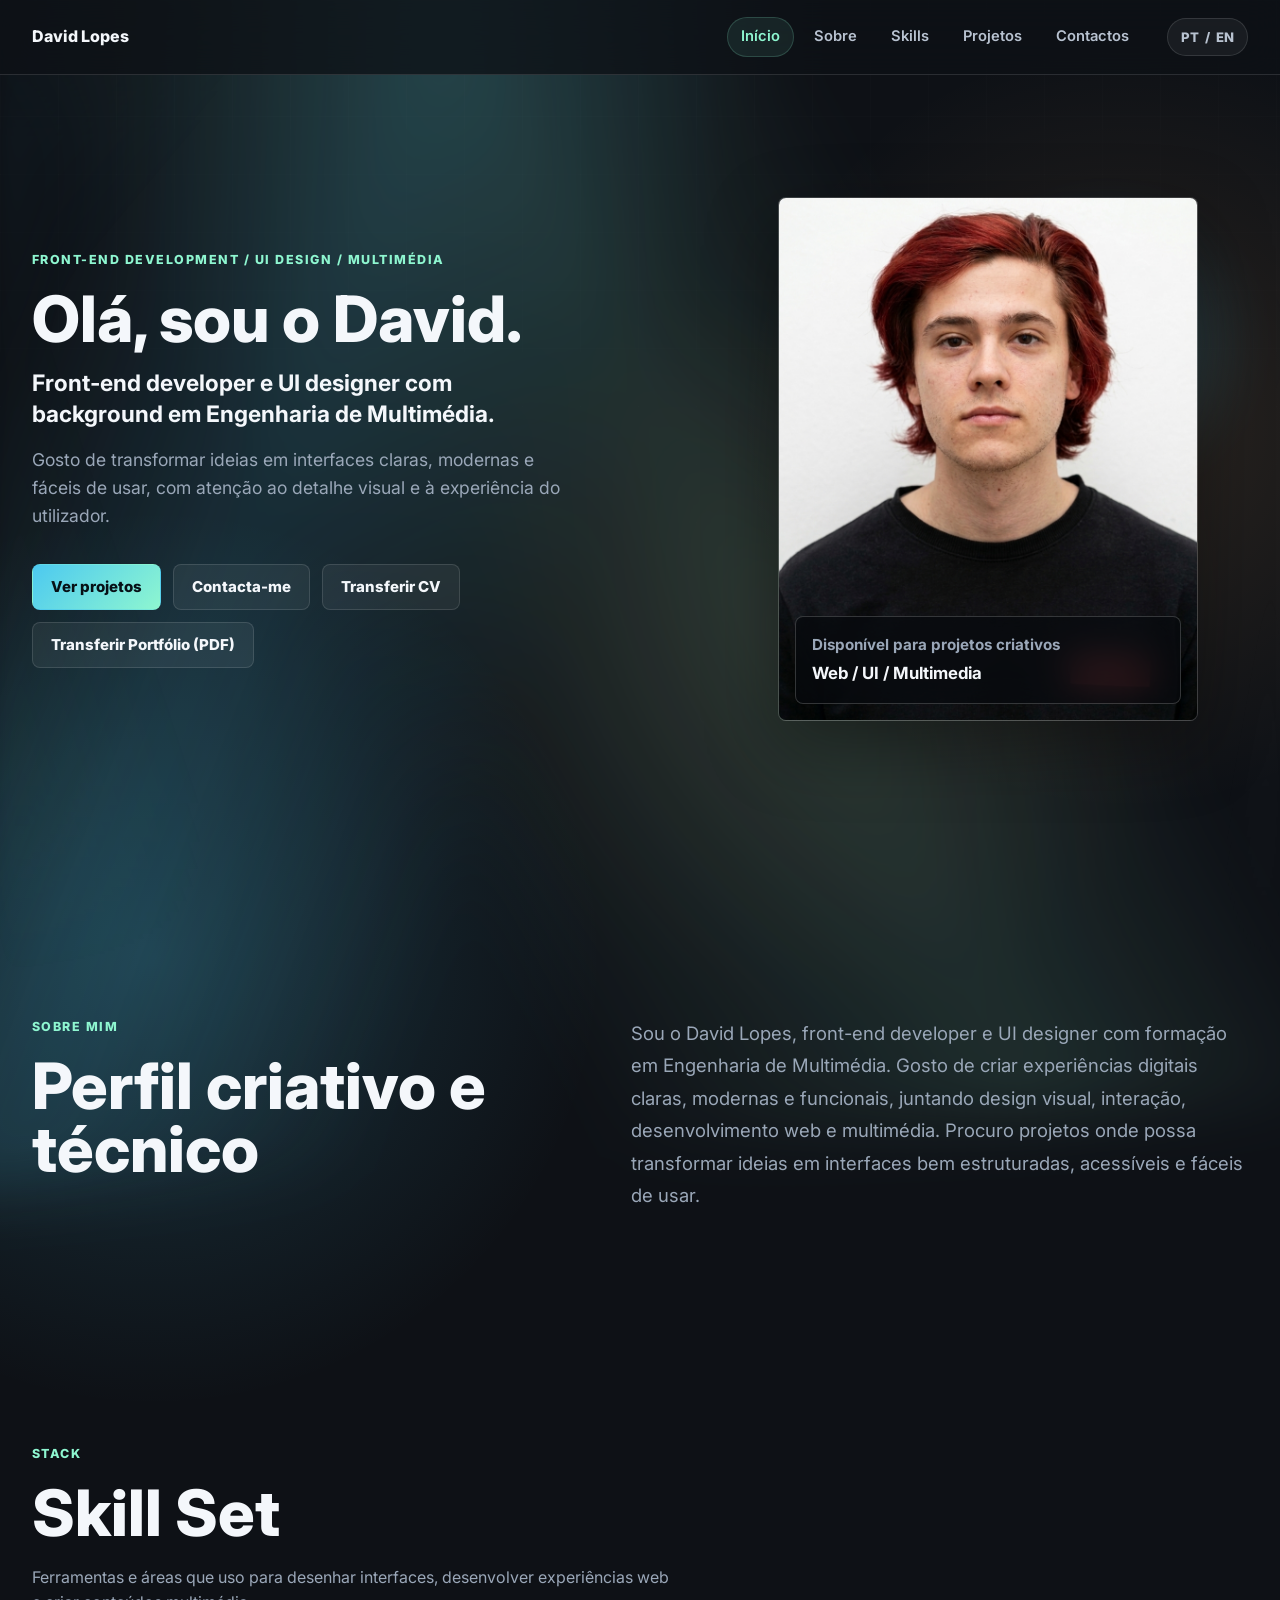
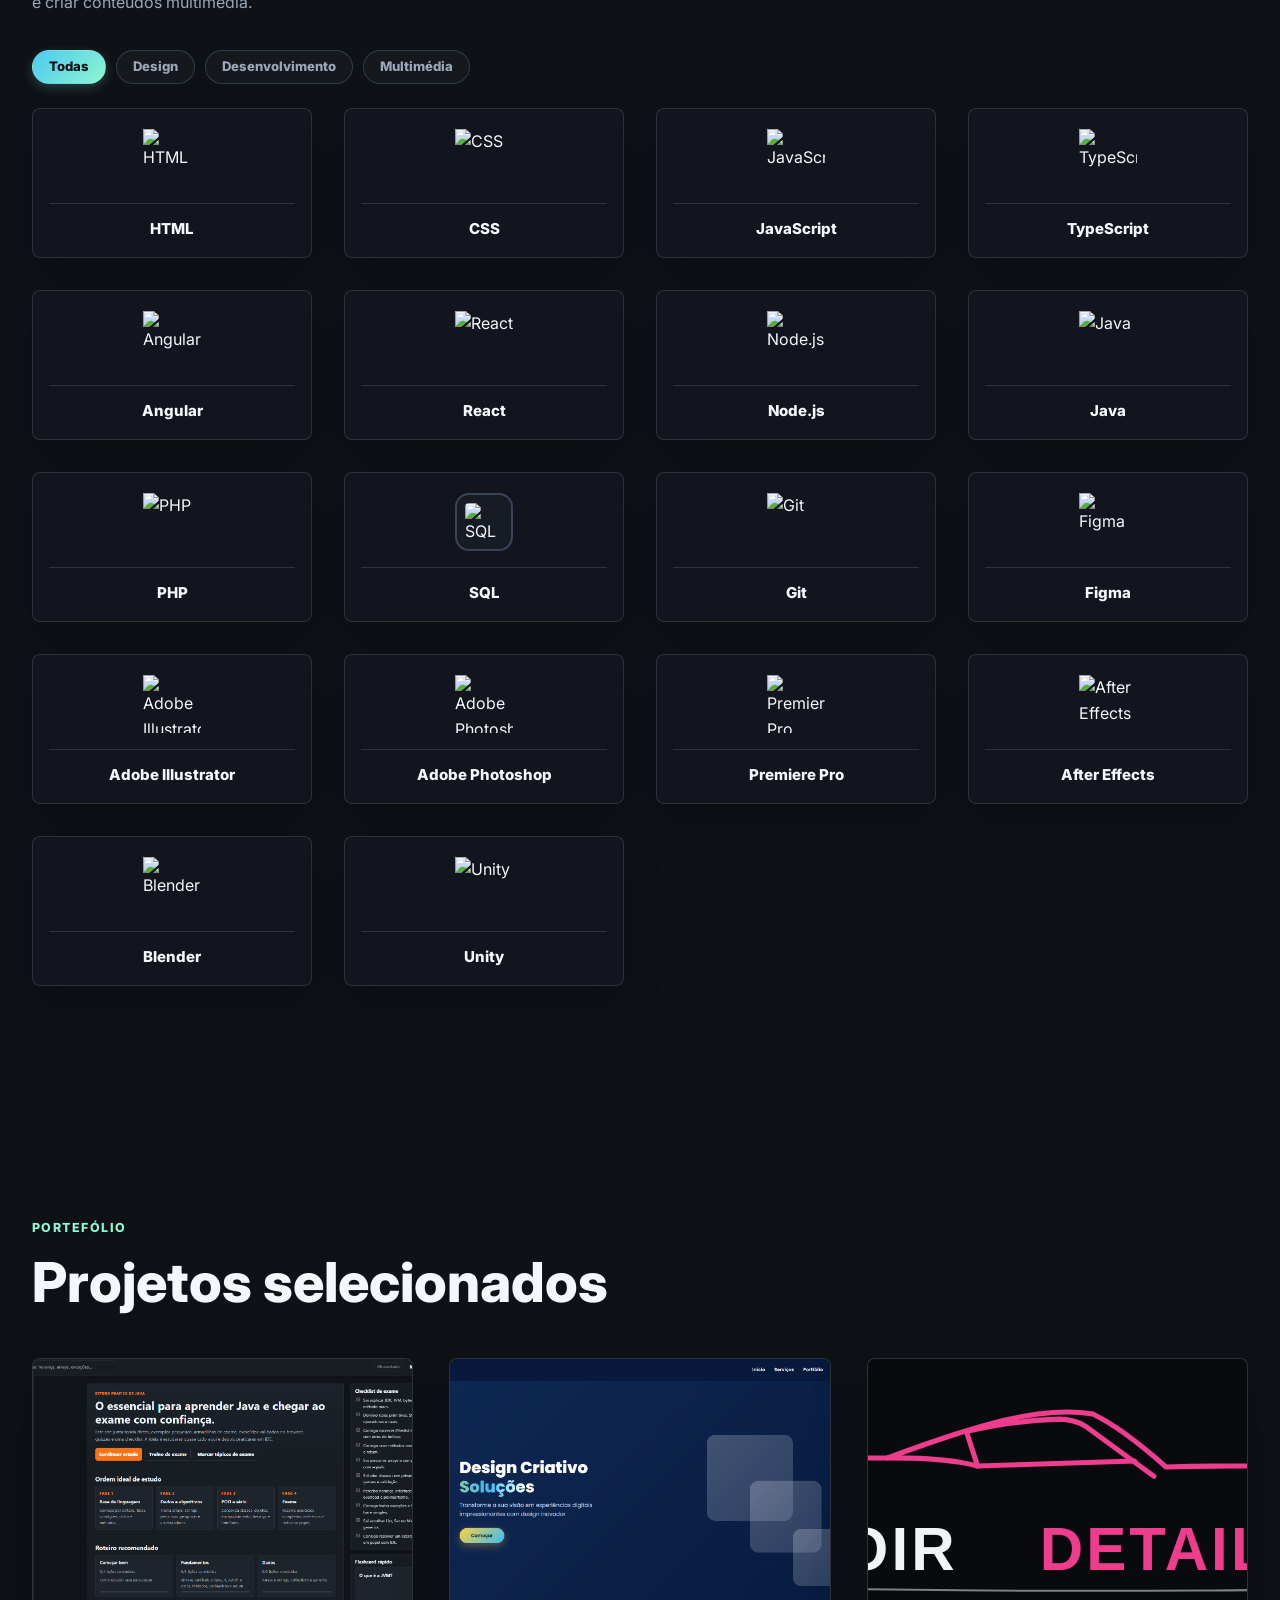
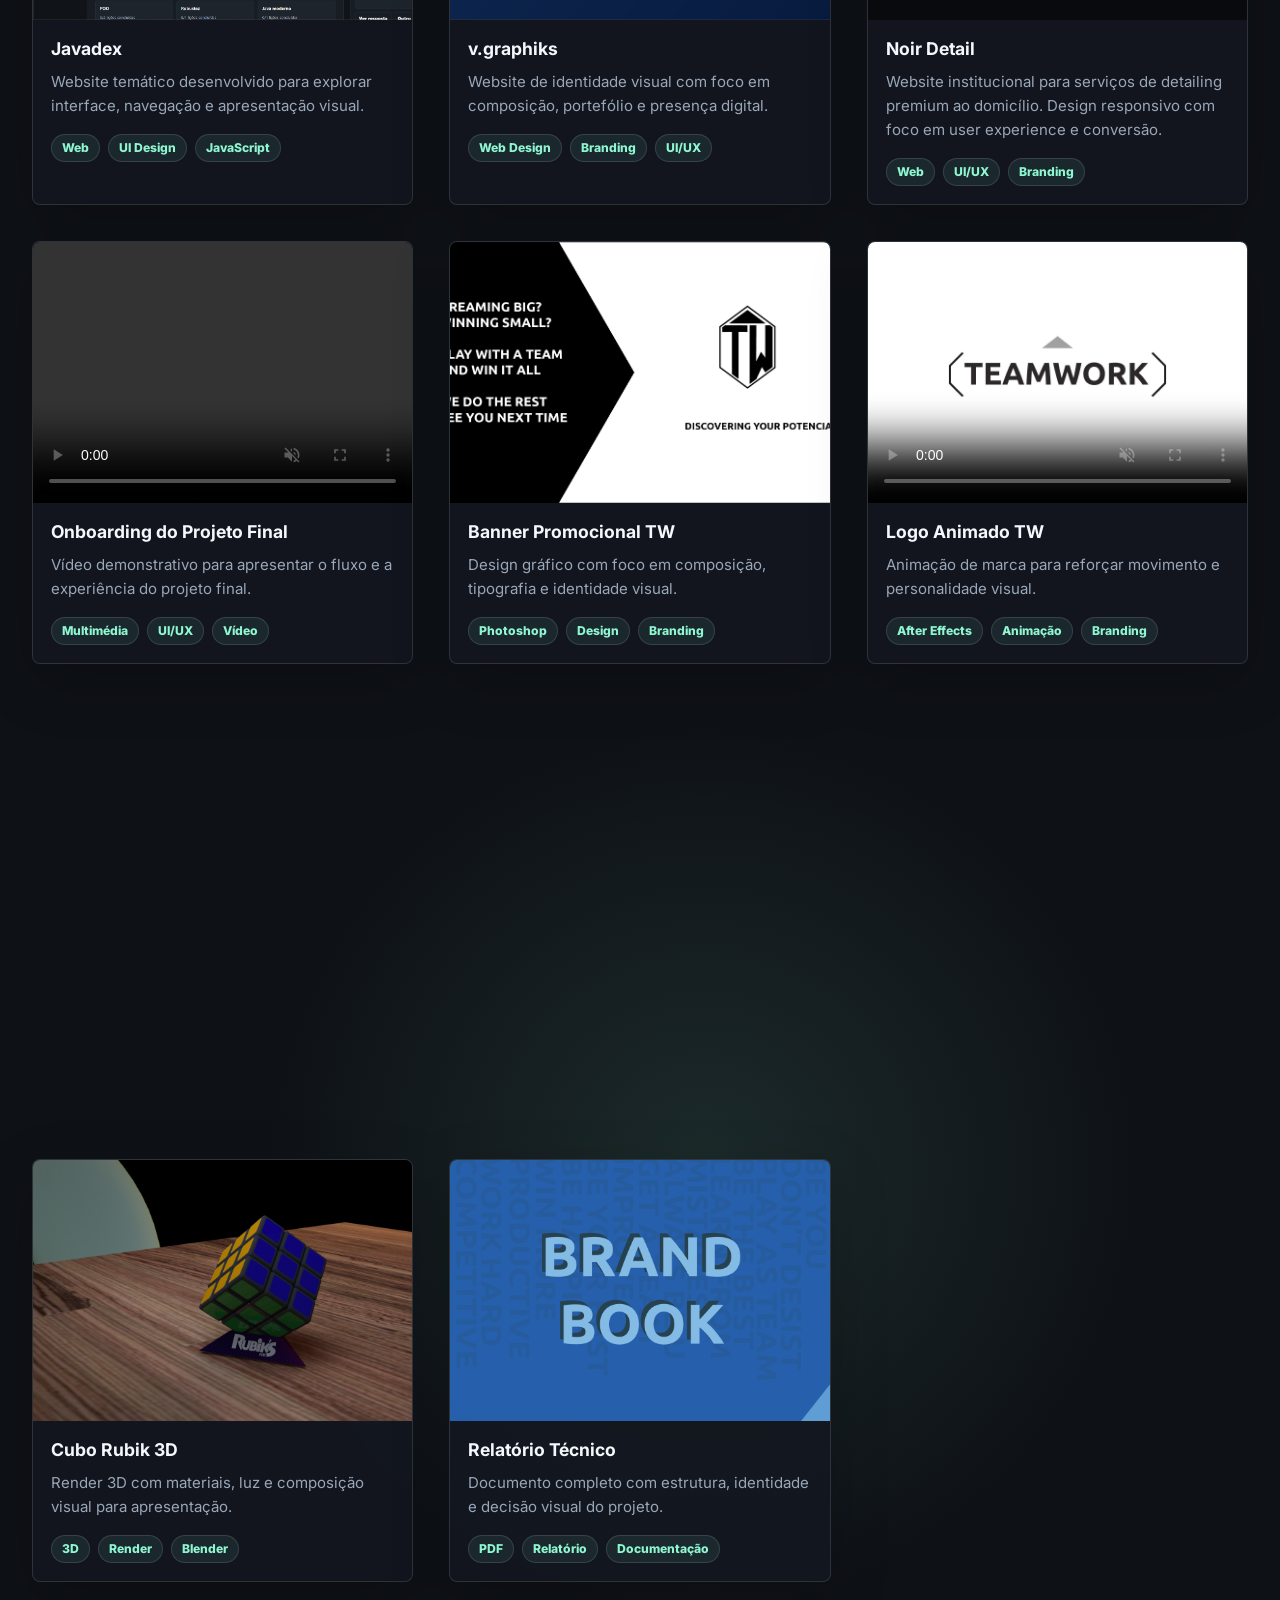
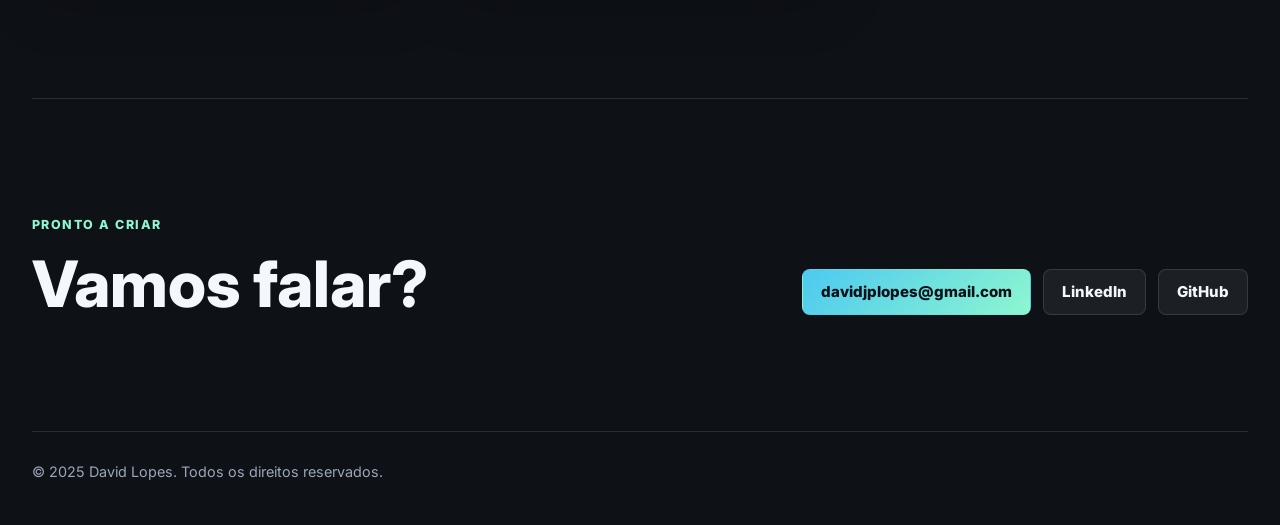
==== commit 573f74da: "Add files via upload" ====
--- a/index.html
+++ b/index.html
@@ -375,6 +375,7 @@
       <div class="contact-actions">
         <a class="button primary" href="https://mail.google.com/mail/?view=cm&fs=1&to=davidjplopes@gmail.com" target="_blank" rel="noreferrer">davidjplopes@gmail.com</a>
         <a class="button secondary" href="https://www.linkedin.com/in/david-lopes-774a16228/" target="_blank" rel="noreferrer">LinkedIn</a>
+        <a class="button secondary" href="https://github.com/nashi34" target="_blank" rel="noreferrer">GitHub</a>
       </div>
     </section>
   </main>
--- a/style.css
+++ b/style.css
@@ -247,20 +247,20 @@
   animation: home-light-drift 26s ease-in-out infinite;
 }
 
-.hero-content {
-  min-width: 0;
-  max-width: 1120px;
-}
-
-.eyebrow {
-  margin-bottom: 18px;
-  color: var(--accent-2);
-  font-size: 0.78rem;
-  font-weight: 800;
-  letter-spacing: 0.12em;
-  text-transform: uppercase;
-  overflow-wrap: anywhere;
-}
+.hero-content {
+  min-width: 0;
+  max-width: 1120px;
+}
+
+.eyebrow {
+  margin-bottom: 18px;
+  color: var(--accent-2);
+  font-size: 0.78rem;
+  font-weight: 800;
+  letter-spacing: 0.12em;
+  text-transform: uppercase;
+  overflow-wrap: anywhere;
+}
 
 .hero h1,
 .section-heading h2,
@@ -269,12 +269,12 @@
   line-height: 0.98;
 }
 
-.hero h1 {
-  max-width: 1120px;
-  font-size: clamp(2.4rem, 5vw, 4.55rem);
-  font-weight: 800;
-  overflow-wrap: anywhere;
-}
+.hero h1 {
+  max-width: 1120px;
+  font-size: clamp(2.4rem, 5vw, 4.55rem);
+  font-weight: 800;
+  overflow-wrap: anywhere;
+}
 
 .hero-kicker {
   max-width: 1080px;
@@ -418,117 +418,117 @@
   overflow-wrap: anywhere;
 }
 
-.section-heading h2,
-.contact h2 {
-  font-size: clamp(2.2rem, 5vw, 4.6rem);
-  font-weight: 800;
-  overflow-wrap: anywhere;
-}
-
-.projects .section-heading h2 {
-  font-size: clamp(2.1rem, 4.3vw, 4rem);
-}
-
-.about {
-  display: grid;
-  grid-template-columns: minmax(0, 0.78fr) minmax(280px, 1fr);
-  align-items: start;
-  gap: 68px;
-}
-
-.about .section-heading {
-  margin-bottom: 0;
-}
-
-.about-content {
-  padding-left: 28px;
-}
-
-.about-content p {
-  color: var(--muted);
-  font-size: clamp(1rem, 1.6vw, 1.16rem);
-  line-height: 1.75;
-  overflow-wrap: anywhere;
-}
-
-.skill-categories {
-  display: flex;
-  flex-wrap: wrap;
-  gap: 10px;
-  margin: -14px 0 24px;
-}
-
-.category-btn {
-  display: inline-flex;
-  min-height: 34px;
-  align-items: center;
-  border: 1px solid rgba(142, 246, 208, 0.18);
-  border-radius: 999px;
-  padding: 0 16px;
-  color: var(--muted);
-  background: rgba(255, 255, 255, 0.03);
-  font-size: 0.82rem;
-  font-weight: 800;
-  cursor: pointer;
-  transition: transform 180ms ease, border-color 180ms ease, background 180ms ease, color 180ms ease;
-}
-
-.category-btn:hover,
-.category-btn:focus-visible {
-  color: var(--text);
-  border-color: rgba(142, 246, 208, 0.42);
-  background: rgba(142, 246, 208, 0.08);
-  transform: translateY(-1px);
-}
-
-.category-btn.active {
-  color: #071016;
-  background: linear-gradient(135deg, var(--accent), var(--accent-2));
-  border-color: transparent;
-  box-shadow: 0 4px 12px rgba(142, 246, 208, 0.2);
-}
-
-.category-btn.active:hover {
-  transform: translateY(-1px);
-  background: linear-gradient(135deg, var(--accent), var(--accent-2));
-  color: #071016;
-}
-
-.skill-card.hidden {
-  display: none !important;
-}
-
-.skills-grid {
-  display: grid;
-  grid-template-columns: repeat(4, minmax(150px, 1fr));
-  gap: 32px;
-}
-
-.skill-card {
-  position: relative;
-  min-height: 142px;
-  overflow: hidden;
-  display: grid;
-  grid-template-rows: 1fr auto;
-  align-items: center;
-  justify-items: center;
+.section-heading h2,
+.contact h2 {
+  font-size: clamp(2.2rem, 5vw, 4.6rem);
+  font-weight: 800;
+  overflow-wrap: anywhere;
+}
+
+.projects .section-heading h2 {
+  font-size: clamp(2.1rem, 4.3vw, 4rem);
+}
+
+.about {
+  display: grid;
+  grid-template-columns: minmax(0, 0.78fr) minmax(280px, 1fr);
+  align-items: start;
+  gap: 68px;
+}
+
+.about .section-heading {
+  margin-bottom: 0;
+}
+
+.about-content {
+  padding-left: 28px;
+}
+
+.about-content p {
+  color: var(--muted);
+  font-size: clamp(1rem, 1.6vw, 1.16rem);
+  line-height: 1.75;
+  overflow-wrap: anywhere;
+}
+
+.skill-categories {
+  display: flex;
+  flex-wrap: wrap;
+  gap: 10px;
+  margin: -14px 0 24px;
+}
+
+.category-btn {
+  display: inline-flex;
+  min-height: 34px;
+  align-items: center;
+  border: 1px solid rgba(142, 246, 208, 0.18);
+  border-radius: 999px;
+  padding: 0 16px;
+  color: var(--muted);
+  background: rgba(255, 255, 255, 0.03);
+  font-size: 0.82rem;
+  font-weight: 800;
+  cursor: pointer;
+  transition: transform 180ms ease, border-color 180ms ease, background 180ms ease, color 180ms ease;
+}
+
+.category-btn:hover,
+.category-btn:focus-visible {
+  color: var(--text);
+  border-color: rgba(142, 246, 208, 0.42);
+  background: rgba(142, 246, 208, 0.08);
+  transform: translateY(-1px);
+}
+
+.category-btn.active {
+  color: #071016;
+  background: linear-gradient(135deg, var(--accent), var(--accent-2));
+  border-color: transparent;
+  box-shadow: 0 4px 12px rgba(142, 246, 208, 0.2);
+}
+
+.category-btn.active:hover {
+  transform: translateY(-1px);
+  background: linear-gradient(135deg, var(--accent), var(--accent-2));
+  color: #071016;
+}
+
+.skill-card.hidden {
+  display: none !important;
+}
+
+.skills-grid {
+  display: grid;
+  grid-template-columns: repeat(4, minmax(150px, 1fr));
+  gap: 32px;
+}
+
+.skill-card {
+  position: relative;
+  min-height: 142px;
+  overflow: hidden;
+  display: grid;
+  grid-template-rows: 1fr auto;
+  align-items: center;
+  justify-items: center;
   gap: 16px;
   border: 1px solid var(--line);
   border-radius: var(--radius);
-  padding: 20px 16px 16px;
-  background: var(--surface);
-  box-shadow: 0 16px 40px rgba(0, 0, 0, 0.18);
-  outline: none;
-  transition: transform 180ms ease, border-color 180ms ease, background 180ms ease;
-}
-
-.skill-card:hover,
-.skill-card:focus,
-.skill-card:focus-visible {
-  transform: translateY(-4px);
-  border-color: rgba(76, 201, 240, 0.55);
-  background: rgba(28, 34, 45, 0.86);
-}
+  padding: 20px 16px 16px;
+  background: var(--surface);
+  box-shadow: 0 16px 40px rgba(0, 0, 0, 0.18);
+  outline: none;
+  transition: transform 180ms ease, border-color 180ms ease, background 180ms ease;
+}
+
+.skill-card:hover,
+.skill-card:focus,
+.skill-card:focus-visible {
+  transform: translateY(-4px);
+  border-color: rgba(76, 201, 240, 0.55);
+  background: rgba(28, 34, 45, 0.86);
+}
 
 .skill-card img {
   width: 58px;
@@ -544,112 +544,112 @@
   background: #171b24;
 }
 
-.skill-card span {
-  width: 100%;
-  border-top: 1px solid var(--line);
+.skill-card span {
+  width: 100%;
+  border-top: 1px solid var(--line);
   padding-top: 13px;
   color: var(--text);
   font-size: 0.94rem;
-  font-weight: 800;
-  text-align: center;
-}
-
-.skill-summary {
-  position: absolute;
-  inset: 10px;
-  display: grid;
-  place-items: center;
-  margin: 0;
-  border: 1px solid rgba(76, 201, 240, 0.3);
-  border-radius: calc(var(--radius) - 4px);
-  padding: 18px;
-  background: rgba(14, 17, 22, 0.96);
-  color: var(--text);
-  font-size: 0.9rem;
-  font-weight: 700;
-  line-height: 1.42;
-  text-align: center;
-  opacity: 0;
-  pointer-events: none;
-  transform: translateY(8px) scale(0.98);
-  transition: opacity 180ms ease, transform 180ms ease;
-}
-
-.skill-card:hover .skill-summary,
-.skill-card:focus .skill-summary,
-.skill-card:focus-visible .skill-summary {
-  opacity: 1;
-  transform: translateY(0) scale(1);
-}
-
-@media (hover: hover) {
-  .skill-card:focus {
-    transform: none;
-    border-color: var(--line);
-    background: var(--surface);
-  }
-
-  .skill-card:hover,
-  .skill-card:focus-visible {
-    transform: translateY(-4px);
-    border-color: rgba(76, 201, 240, 0.55);
-    background: rgba(28, 34, 45, 0.86);
-  }
-
-  .skill-card:focus .skill-summary {
-    opacity: 0;
-    transform: translateY(8px) scale(0.98);
-  }
-
-  .skill-card:hover .skill-summary,
-  .skill-card:focus-visible .skill-summary {
-    opacity: 1;
-    transform: translateY(0) scale(1);
-  }
-}
-
-.projects-grid {
-  display: grid;
-  grid-template-columns: repeat(3, minmax(0, 1fr));
-  gap: 36px;
-}
-
-.project-card {
-  min-width: 0;
-  overflow: hidden;
-  border: 1px solid var(--line);
-  border-radius: var(--radius);
-  background: var(--surface);
-  box-shadow: 0 18px 60px rgba(0, 0, 0, 0.2);
-  transition: transform 450ms cubic-bezier(0.16, 1, 0.3, 1), box-shadow 350ms ease, border-color 350ms ease;
-}
-
-.project-card:hover {
-  border-color: rgba(255, 255, 255, 0.5);
-  box-shadow: 0 30px 80px rgba(0, 0, 0, 0.4), 0 0 30px 2px rgba(255, 255, 255, 0.18);
-}
-
-.project-media,
-.image-button {
-  position: relative;
-  width: 100%;
-  aspect-ratio: 16 / 11;
-  overflow: hidden;
-  border: 0;
-  background: #080a0e;
-}
-
-.project-media video,
-.image-button img {
-  width: 100%;
-  height: 100%;
-  object-fit: cover;
-  transition: transform 220ms ease;
-}
-
-.project-card:hover .image-button img,
-.project-card:hover .project-media video {
-  transform: scale(1.035);
+  font-weight: 800;
+  text-align: center;
+}
+
+.skill-summary {
+  position: absolute;
+  inset: 10px;
+  display: grid;
+  place-items: center;
+  margin: 0;
+  border: 1px solid rgba(76, 201, 240, 0.3);
+  border-radius: calc(var(--radius) - 4px);
+  padding: 18px;
+  background: rgba(14, 17, 22, 0.96);
+  color: var(--text);
+  font-size: 0.9rem;
+  font-weight: 700;
+  line-height: 1.42;
+  text-align: center;
+  opacity: 0;
+  pointer-events: none;
+  transform: translateY(8px) scale(0.98);
+  transition: opacity 180ms ease, transform 180ms ease;
+}
+
+.skill-card:hover .skill-summary,
+.skill-card:focus .skill-summary,
+.skill-card:focus-visible .skill-summary {
+  opacity: 1;
+  transform: translateY(0) scale(1);
+}
+
+@media (hover: hover) {
+  .skill-card:focus {
+    transform: none;
+    border-color: var(--line);
+    background: var(--surface);
+  }
+
+  .skill-card:hover,
+  .skill-card:focus-visible {
+    transform: translateY(-4px);
+    border-color: rgba(76, 201, 240, 0.55);
+    background: rgba(28, 34, 45, 0.86);
+  }
+
+  .skill-card:focus .skill-summary {
+    opacity: 0;
+    transform: translateY(8px) scale(0.98);
+  }
+
+  .skill-card:hover .skill-summary,
+  .skill-card:focus-visible .skill-summary {
+    opacity: 1;
+    transform: translateY(0) scale(1);
+  }
+}
+
+.projects-grid {
+  display: grid;
+  grid-template-columns: repeat(3, minmax(0, 1fr));
+  gap: 36px;
+}
+
+.project-card {
+  min-width: 0;
+  overflow: hidden;
+  border: 1px solid var(--line);
+  border-radius: var(--radius);
+  background: var(--surface);
+  box-shadow: 0 18px 60px rgba(0, 0, 0, 0.2);
+  transition: transform 450ms cubic-bezier(0.16, 1, 0.3, 1), box-shadow 350ms ease, border-color 350ms ease;
+}
+
+.project-card:hover {
+  border-color: rgba(255, 255, 255, 0.5);
+  box-shadow: 0 30px 80px rgba(0, 0, 0, 0.4), 0 0 30px 2px rgba(255, 255, 255, 0.18);
+}
+
+.project-media,
+.image-button {
+  position: relative;
+  width: 100%;
+  aspect-ratio: 16 / 11;
+  overflow: hidden;
+  border: 0;
+  background: #080a0e;
+}
+
+.project-media video,
+.image-button img {
+  width: 100%;
+  height: 100%;
+  object-fit: cover;
+  transition: transform 220ms ease;
+}
+
+.project-card:hover .image-button img,
+.project-card:hover .project-media video {
+  transform: scale(1.035);
 }
 
 .video-play {
@@ -988,27 +988,27 @@
     padding: 74px 0;
   }
 
-  .section-heading {
-    margin-bottom: 34px;
-  }
-
-  .section-heading h2,
-  .contact h2 {
-    font-size: clamp(2rem, 9vw, 2.65rem);
-    line-height: 1.05;
-  }
-
-  .section-intro {
-    margin-top: 16px;
-  }
+  .section-heading {
+    margin-bottom: 34px;
+  }
+
+  .section-heading h2,
+  .contact h2 {
+    font-size: clamp(2rem, 9vw, 2.65rem);
+    line-height: 1.05;
+  }
+
+  .section-intro {
+    margin-top: 16px;
+  }
 
   .hero {
     padding-top: 54px;
   }
 
-  .hero h1 {
-    font-size: clamp(2.1rem, 10vw, 2.75rem);
-  }
+  .hero h1 {
+    font-size: clamp(2.1rem, 10vw, 2.75rem);
+  }
 
   .hero-kicker {
     font-size: 1.08rem;
@@ -1027,7 +1027,11 @@
     width: 100%;
   }
 
-  .skills-grid,
+  .skills-grid {
+    grid-template-columns: repeat(2, minmax(0, 1fr));
+    gap: 18px;
+  }
+
   .projects-grid,
   .contact {
     grid-template-columns: 1fr;
@@ -1037,16 +1041,20 @@
     margin-top: -10px;
   }
 
-  .skill-card {
-    min-height: 150px;
-  }
-
-  .skill-summary {
-    font-size: 0.84rem;
-    padding: 14px;
-  }
-
-  .contact-actions {
+  .skill-card {
+    min-height: 140px;
+  }
+
+  .skill-card span {
+    font-size: 0.9rem;
+  }
+
+  .skill-summary {
+    font-size: 0.84rem;
+    padding: 14px;
+  }
+
+  .contact-actions {
     justify-content: stretch;
   }
 }
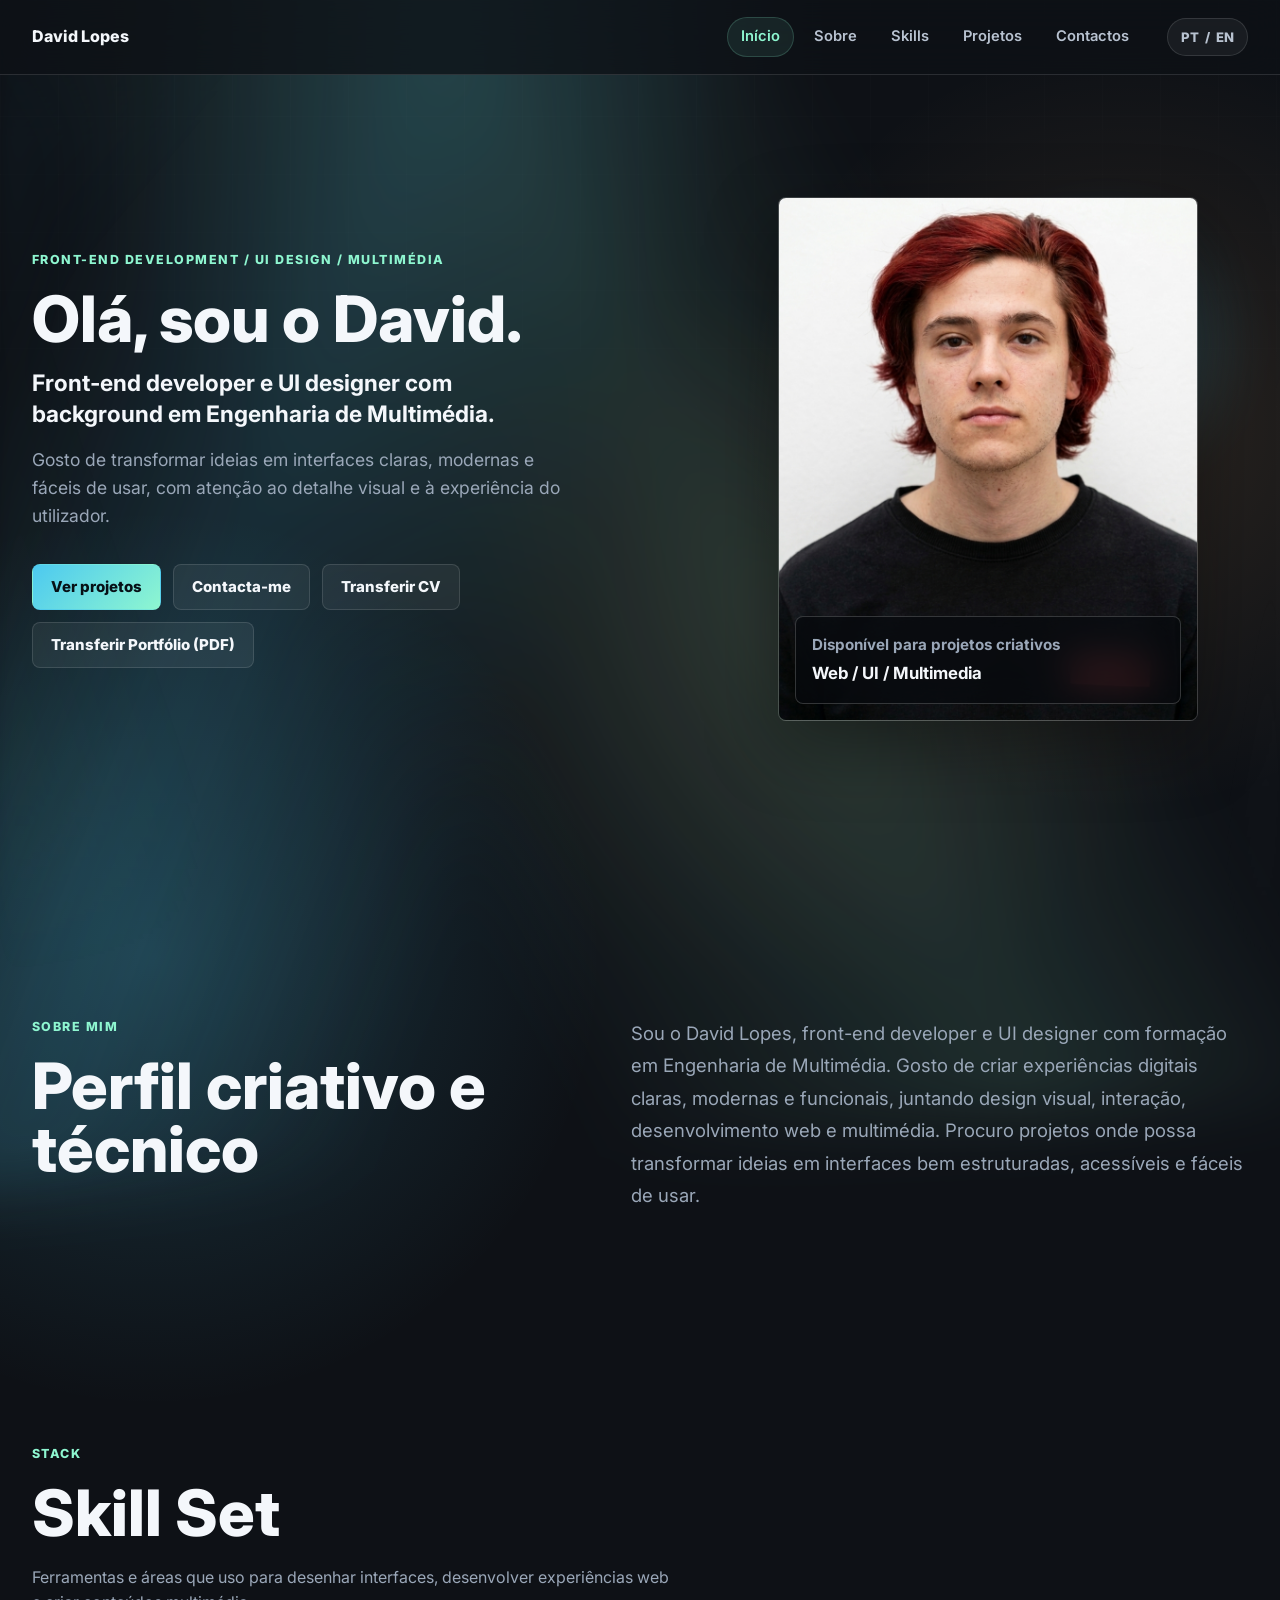
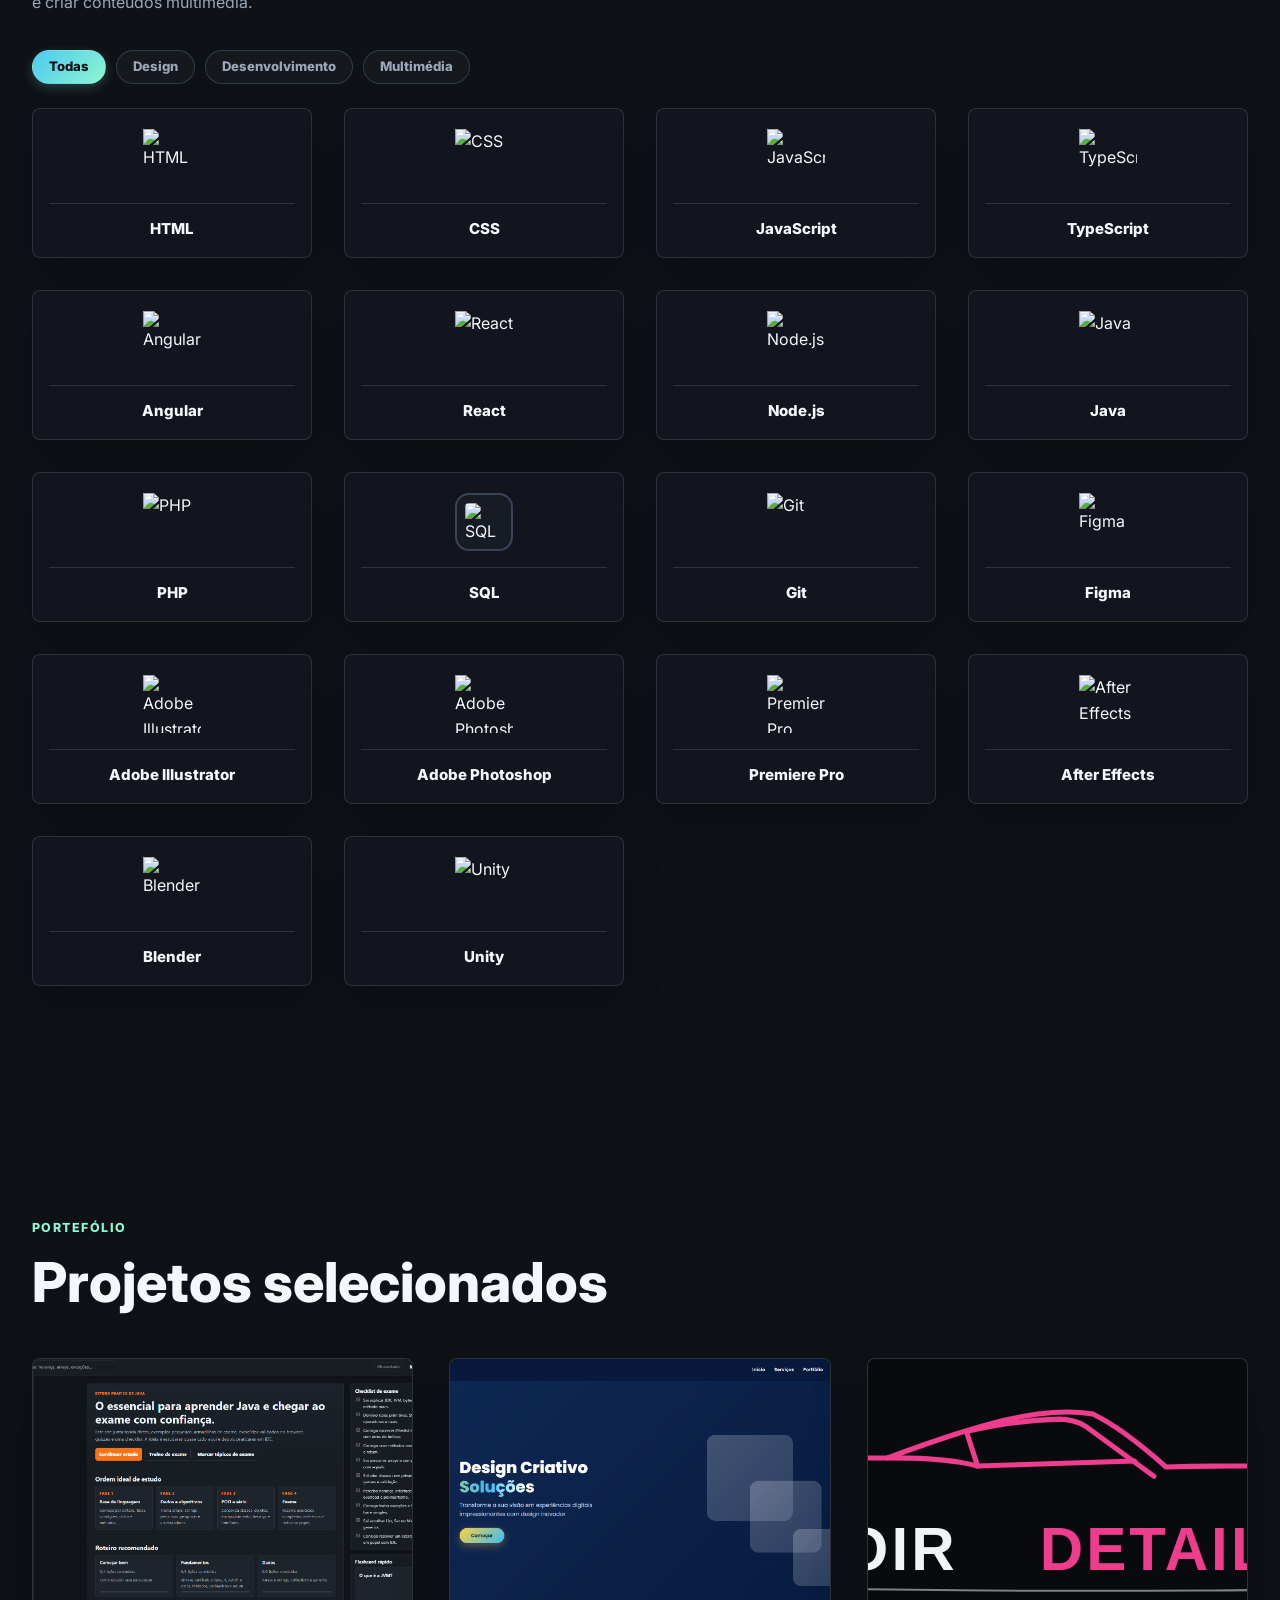
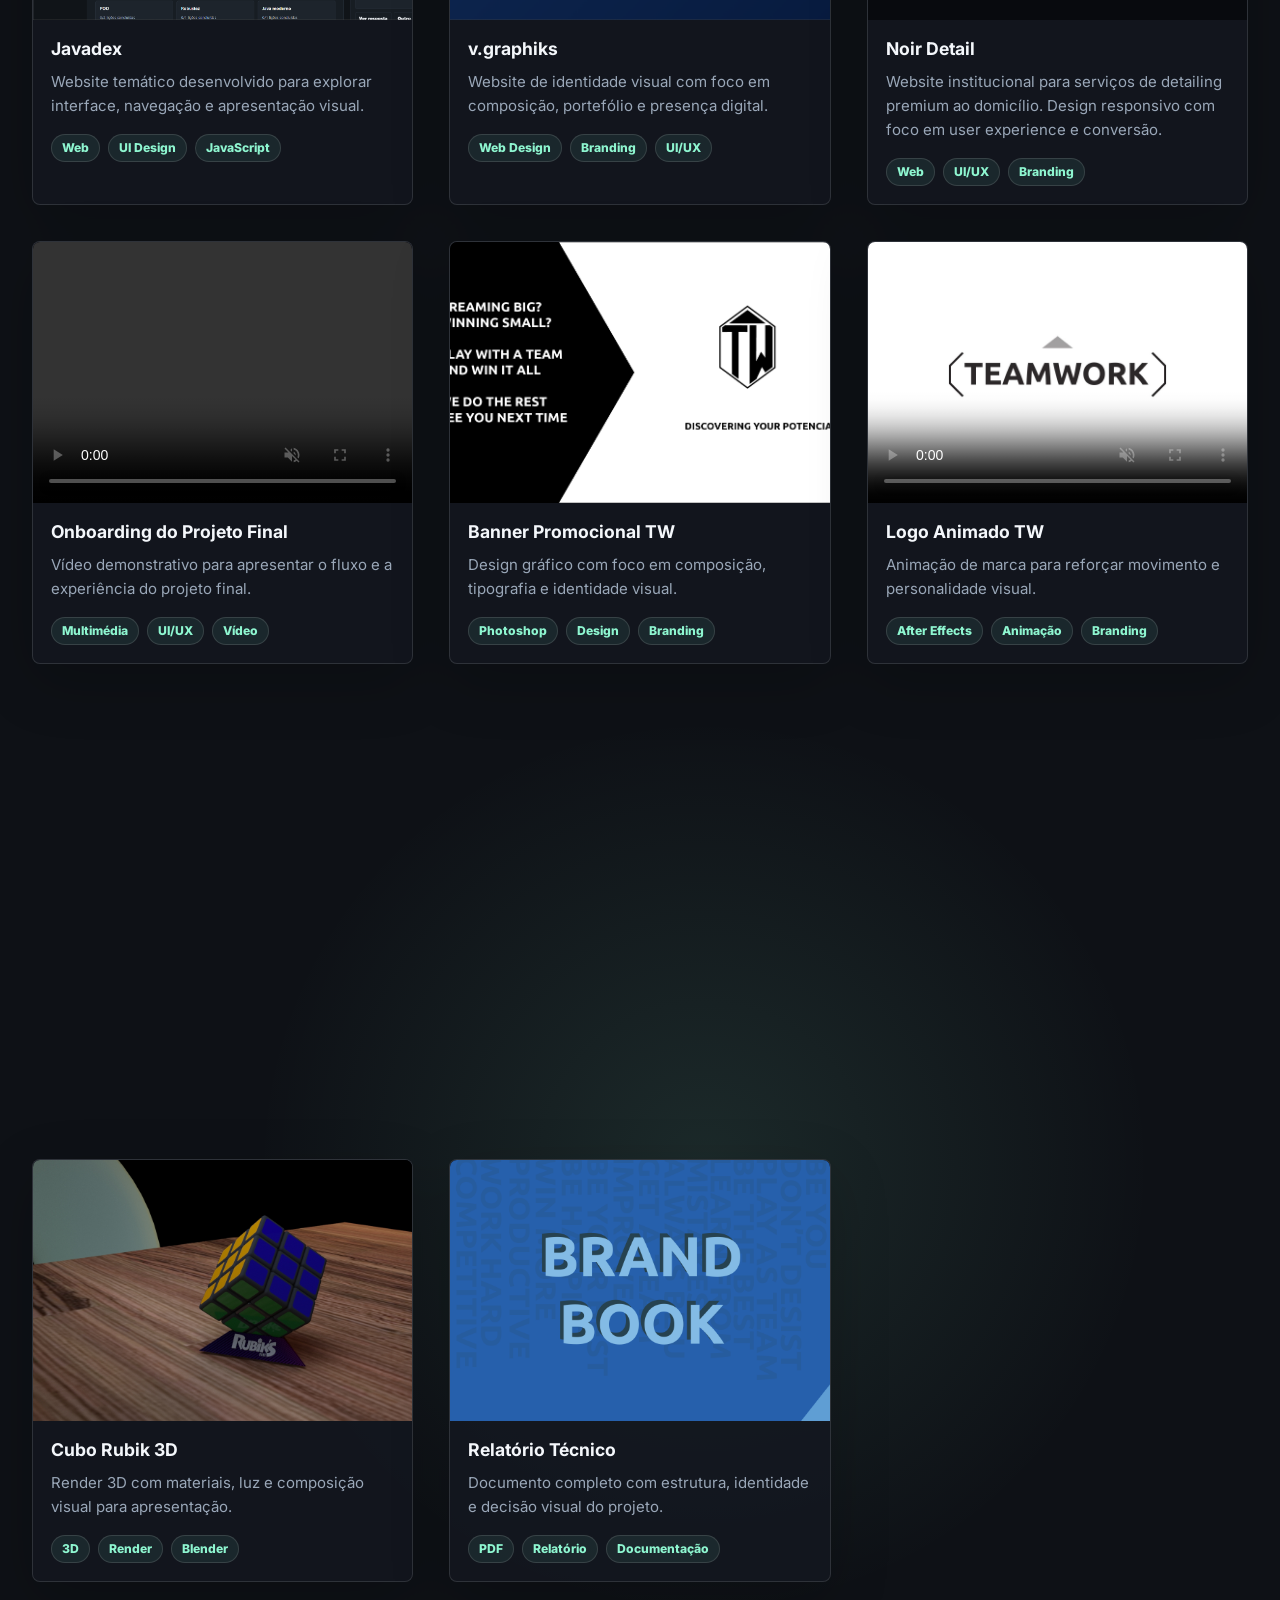
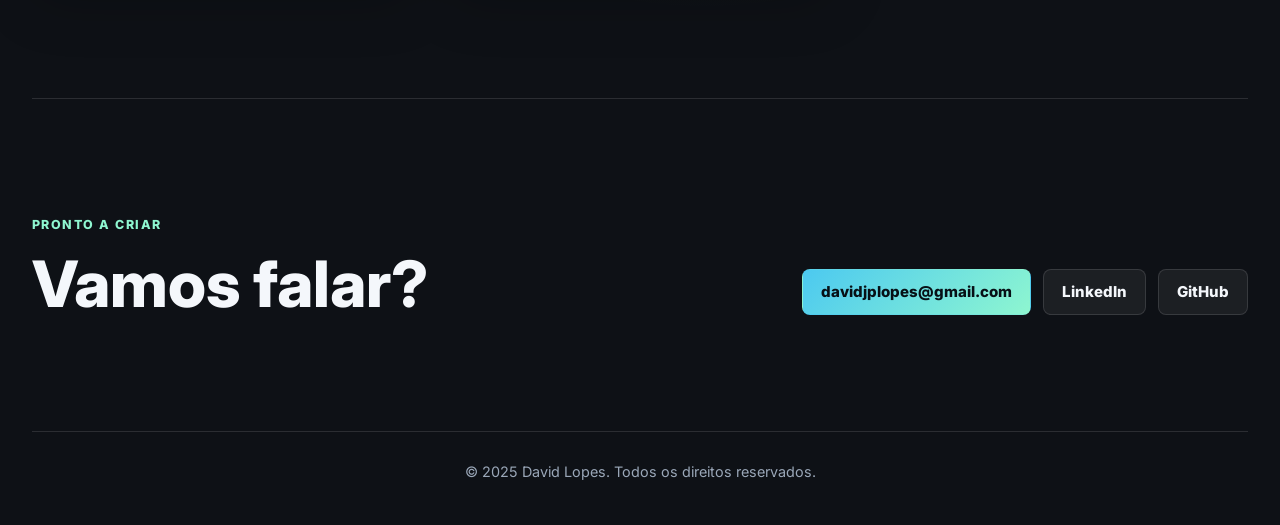
==== commit ea24716b: "Add files via upload" ====
--- a/index.html
+++ b/index.html
@@ -183,7 +183,7 @@
       <div class="projects-grid">
         <!-- WEBSITES -->
         <article class="project-card">
-          <a class="image-button" href="https://nashi34.github.io/javadex/" target="_blank" rel="noreferrer" aria-label="Abrir Javadex" data-i18n-attr="aria-label:projects.javadexAria">
+          <a class="image-button" href="https://dlopes02.github.io/javadex/" target="_blank" rel="noreferrer" aria-label="Abrir Javadex" data-i18n-attr="aria-label:projects.javadexAria">
             <img src="files/javadex.png" alt="Javadex" />
           </a>
           <div class="project-info">
@@ -198,7 +198,7 @@
         </article>
 
         <article class="project-card">
-          <a class="image-button" href="https://nashi34.github.io/V.GRAPHIKS/" target="_blank" rel="noreferrer" aria-label="Abrir Vgraphiks" data-i18n-attr="aria-label:projects.vgraphiksAria">
+          <a class="image-button" href="https://dlopes02.github.io/V.GRAPHIKS/" target="_blank" rel="noreferrer" aria-label="Abrir Vgraphiks" data-i18n-attr="aria-label:projects.vgraphiksAria">
             <img src="files/vgraphiks.png" alt="Vgraphiks" />
           </a>
           <div class="project-info">
@@ -213,7 +213,7 @@
         </article>
 
         <article class="project-card">
-          <a class="image-button" href="https://nashi34.github.io/NoirDetail/" target="_blank" rel="noreferrer" aria-label="Abrir Noir Detail" data-i18n-attr="aria-label:projects.noirDetailAria">
+          <a class="image-button" href="https://dlopes02.github.io/NoirDetail/" target="_blank" rel="noreferrer" aria-label="Abrir Noir Detail" data-i18n-attr="aria-label:projects.noirDetailAria">
             <img src="files/noir_detail.svg" alt="Noir Detail" />
           </a>
           <div class="project-info">
@@ -375,7 +375,7 @@
       <div class="contact-actions">
         <a class="button primary" href="https://mail.google.com/mail/?view=cm&fs=1&to=davidjplopes@gmail.com" target="_blank" rel="noreferrer">davidjplopes@gmail.com</a>
         <a class="button secondary" href="https://www.linkedin.com/in/david-lopes-774a16228/" target="_blank" rel="noreferrer">LinkedIn</a>
-        <a class="button secondary" href="https://github.com/nashi34" target="_blank" rel="noreferrer">GitHub</a>
+        <a class="button secondary" href="https://github.com/dlopes02" target="_blank" rel="noreferrer">GitHub</a>
       </div>
     </section>
   </main>
--- a/style.css
+++ b/style.css
@@ -766,6 +766,7 @@
   padding: 28px 0 42px;
   color: var(--muted);
   font-size: 0.9rem;
+  text-align: center;
 }
 
 .modal {
